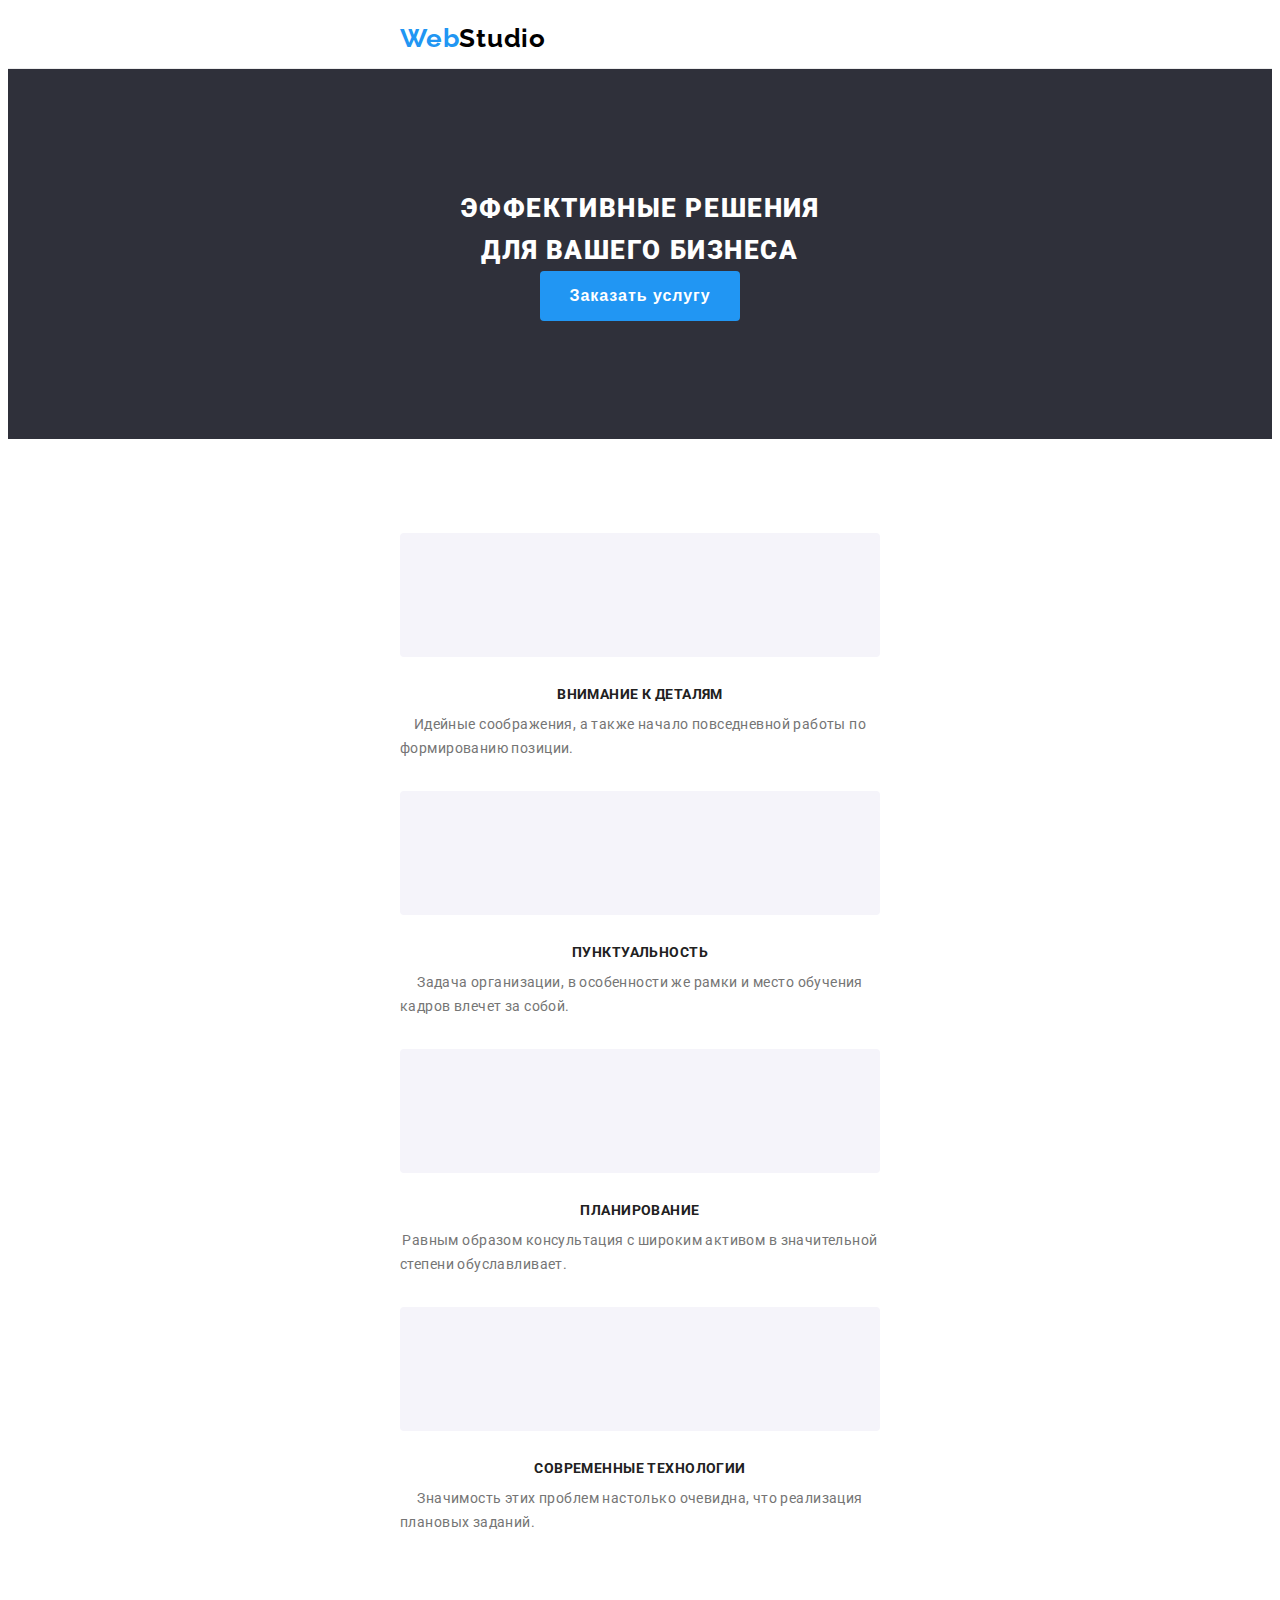
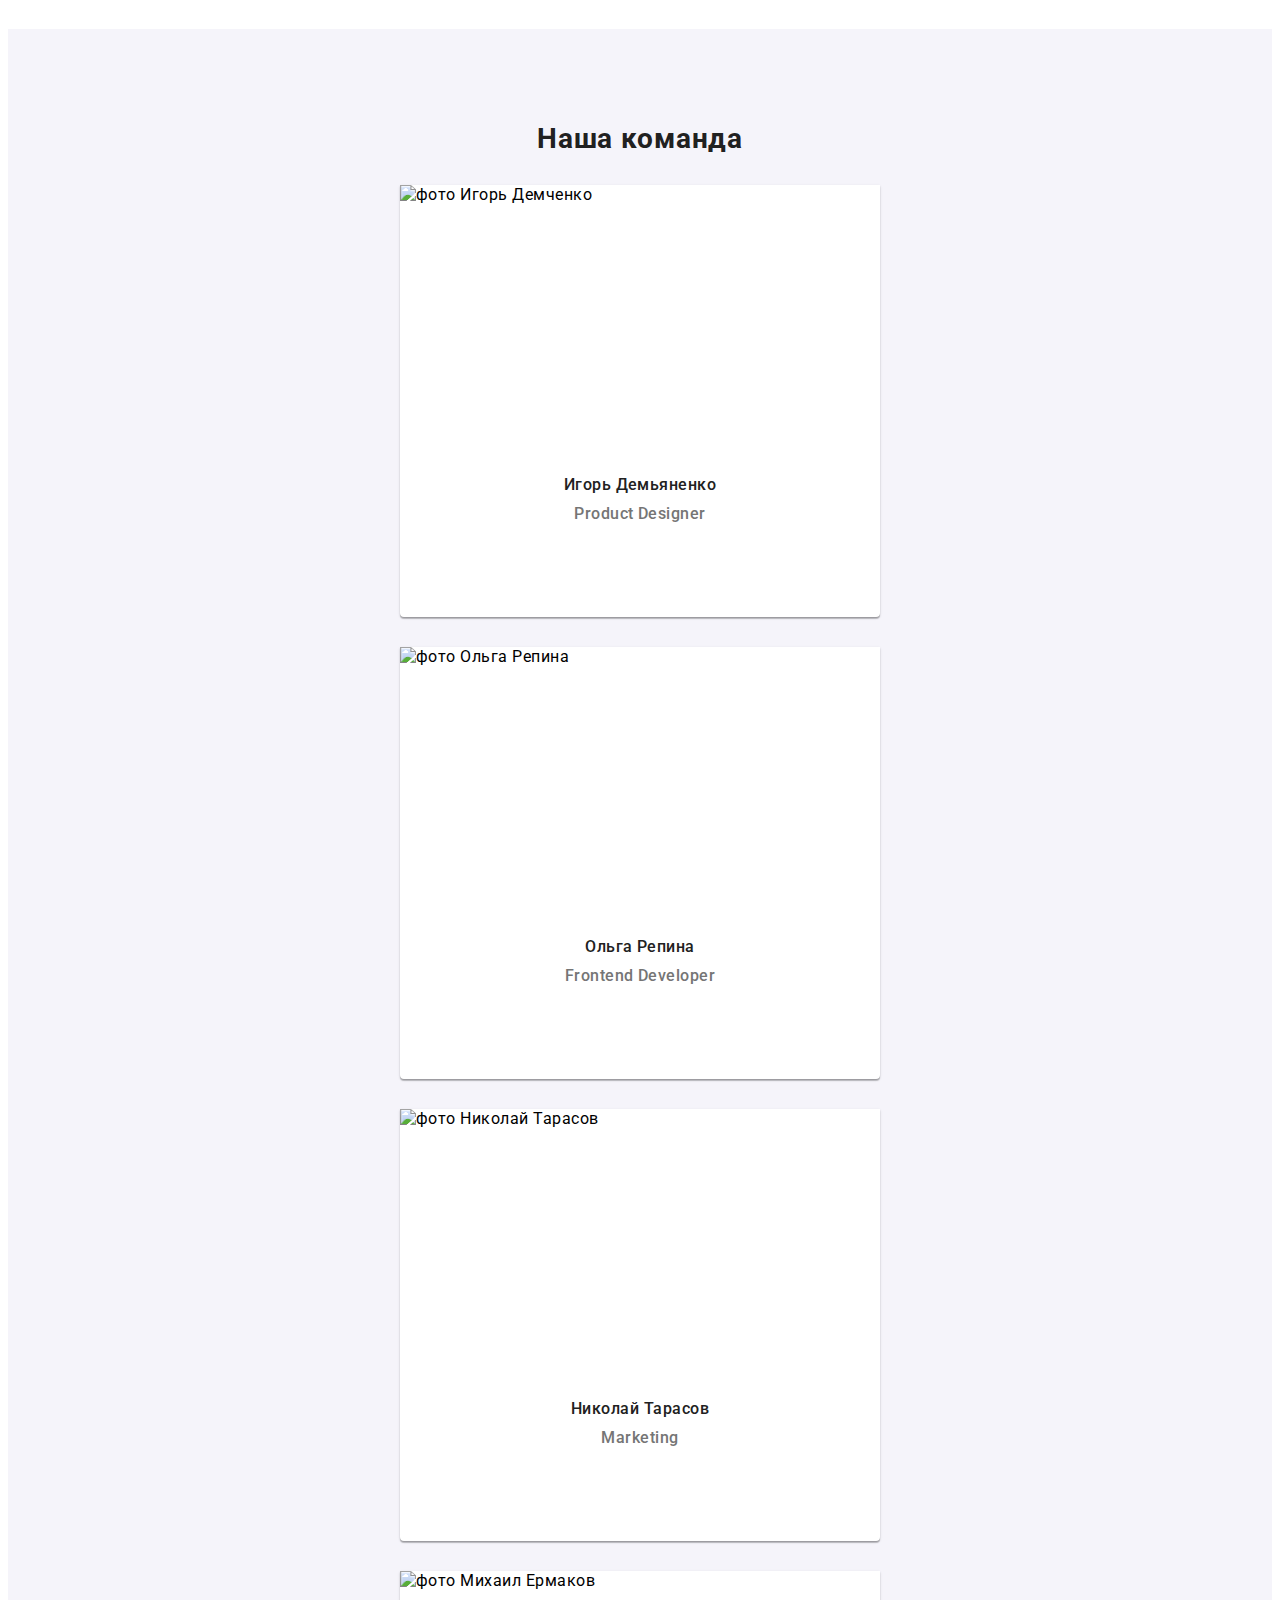
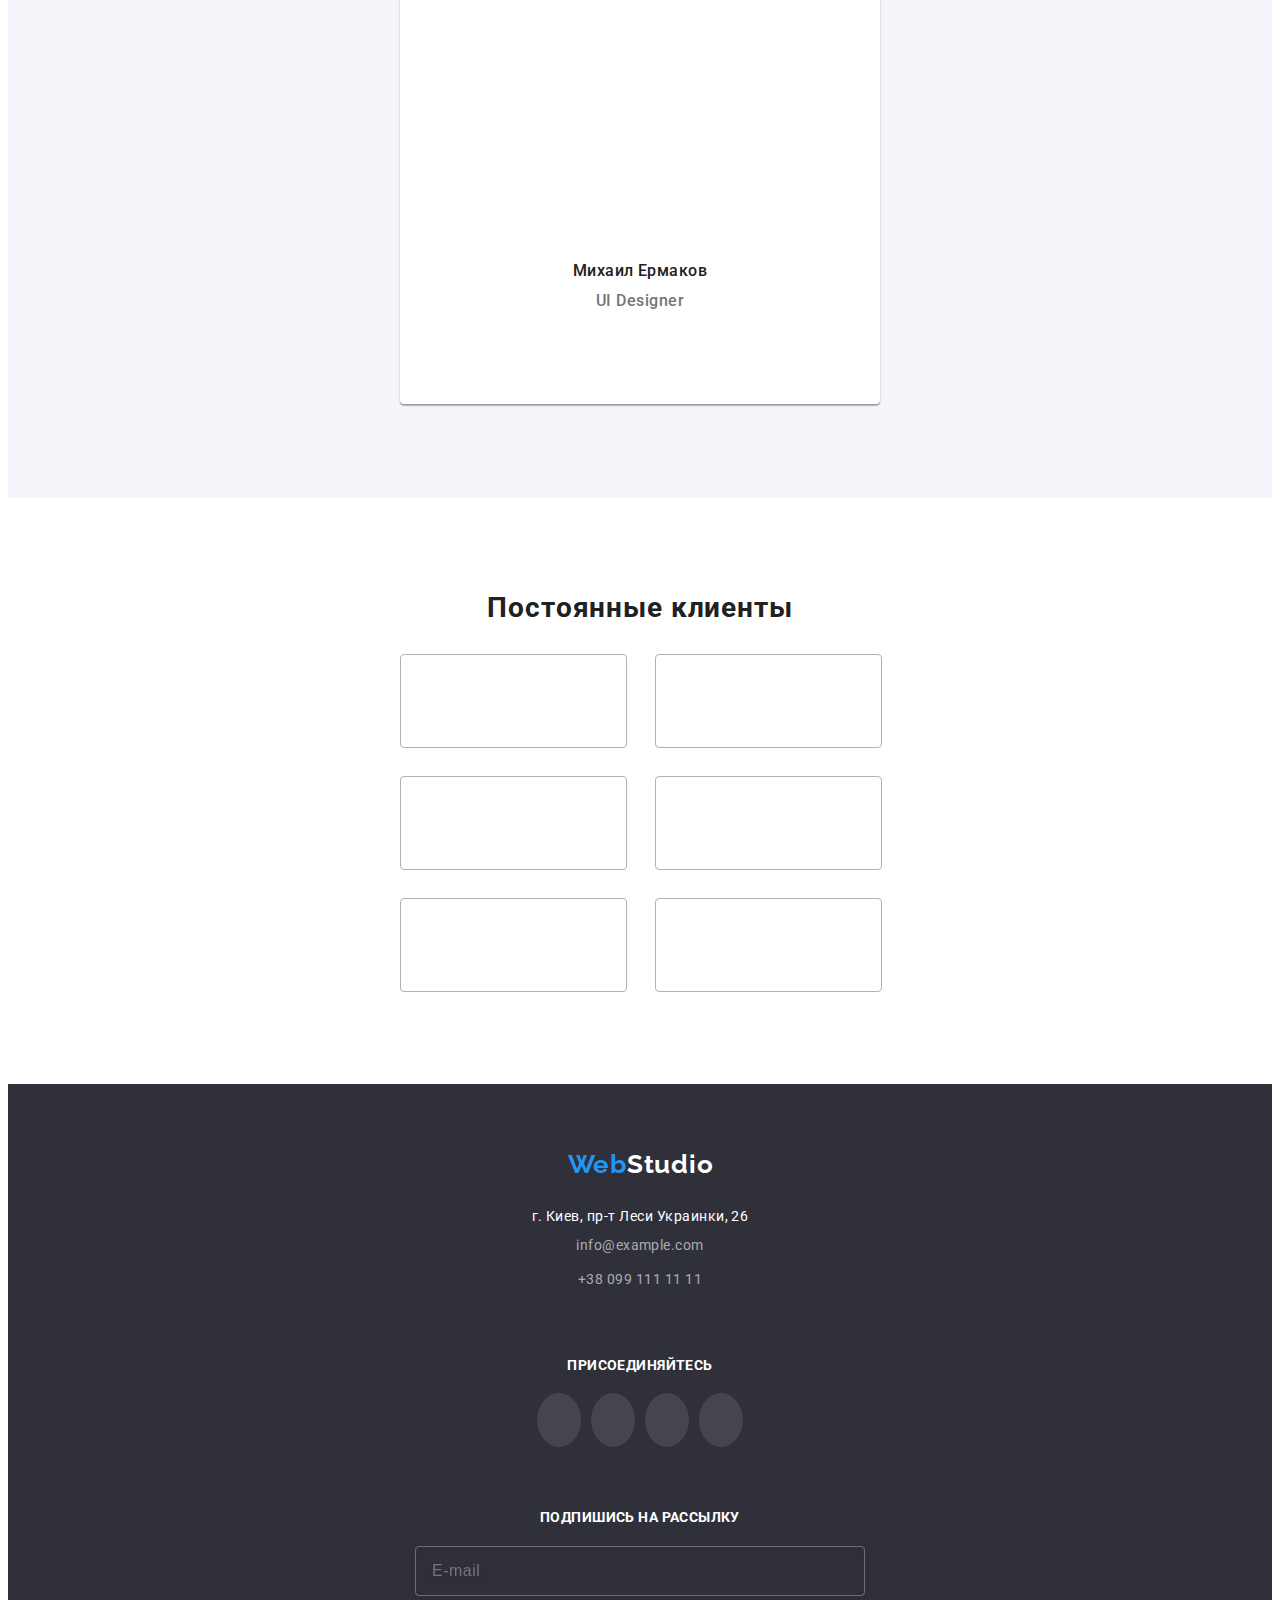
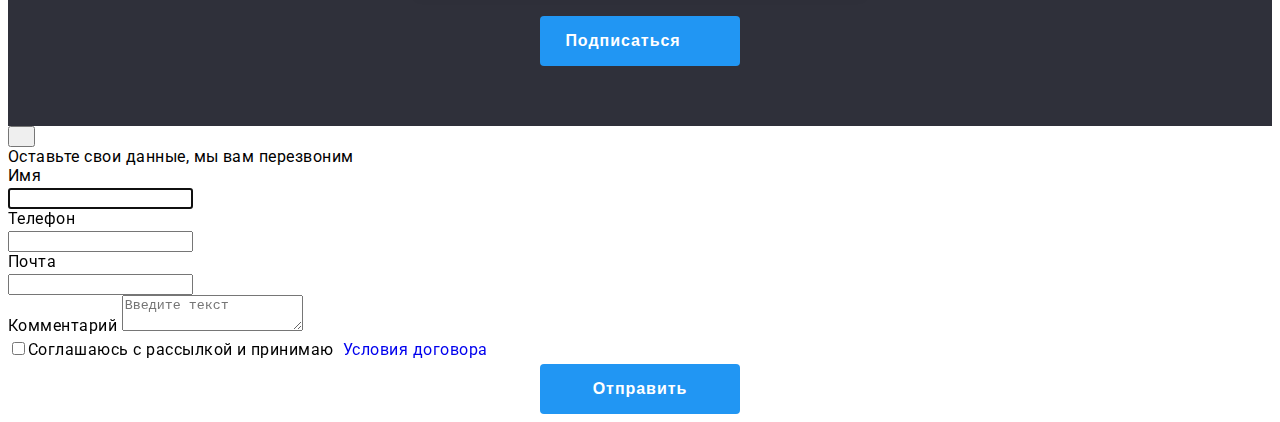
==== index.html @ 0d5008ec "mobile adaptive version" ====
<!DOCTYPE html>
<html lang="ru">

<head>
  <meta charset="UTF-8" />
  <meta http-equiv="X-UA-Compatible" content="IE=edge" />
  <meta name="viewport" content="width=device-width, initial-scale=1.0" />
  <title>Web Studio</title>
  <link rel="stylesheet" href="https://cdnjs.cloudflare.com/ajax/libs/modern-normalize/1.1.0/modern-normalize.min.css"
    integrity="sha512-wpPYUAdjBVSE4KJnH1VR1HeZfpl1ub8YT/NKx4PuQ5NmX2tKuGu6U/JRp5y+Y8XG2tV+wKQpNHVUX03MfMFn9Q=="
    crossorigin="anonymous" referrerpolicy="no-referrer" />
  <link rel="stylesheet" href="./css/main.min.css" />

  <link rel="preconnect" href="https://fonts.googleapis.com" />
  <link rel="preconnect" href="https://fonts.gstatic.com" crossorigin />
  <link
    href="https://fonts.googleapis.com/css2?family=Raleway:ital,wght@0,700;1,700&family=Roboto:ital,wght@0,400;0,500;0,700;0,900;1,400;1,500;1,700;1,900&display=swap"
    rel="stylesheet" />
</head>

<body>
  <header class="header">
    <!--навигация по сайту-->
    <div class="header-content">

      <nav class="nav-style">
        <a class="logo" href="./">Web<Studio class="logo--header-color">Studio</span></a>
        <ul class="navigation">
          <li class="navigation__item">
            <a class="navigation__link navigation__item--current" href="./">Студия</a>
          </li>
          <li class="navigation__item">
            <a class="navigation__link" href="./portfolio.html">Портфолио</a>
          </li>
          <li class="navigation__item">
            <a class="navigation__link" href="">Контакты</a>
          </li>
        </ul>
      </nav>

      <ul class="contacts-header">
        <li class="contacts-header__item">
          <a class="contacts-header__link" href="mailto:info@devstudio.com">
            <svg class="envelope" width="16" height="12">
              <use class="use" href="./images/icons.svg#envelope"></use>
            </svg>
            info@devstudio.com</a>
        </li>
        <li class="contacts-header__item">
          <a class="contacts-header__link" href="tel:+380961111111">
            <svg class="smartphone" width="16" height="12">
              <use class="use" href="./images/icons.svg#smartphone"></use>
            </svg>
            +38 096 111 11 11</a>
        </li>
      </ul>

    </div>
  </header>
  <main>
    <!-- hero section -->
    <section class="hero">
      <div class="hero-content">
        <h1 class="hero__heading">
          Эффективные решения для вашего бизнеса
        </h1>
        <button data-modal-open class="button" type="button">
          Заказать услугу
        </button>
      </div>
    </section>
    <!-- секция наши преимущества 
            скрытый заголовок-->
    <section class="benefits">
      <div class="benefits-content">
        <h2 class="title title--is-hidden">наши преимущества</h2>
        <ul class="benefits__list">
          <li class="benefits__item">
            <div class="benefits__icon">
              <svg width="70" height="70">
                <use href="./images/icons.svg#antenna"></use>
              </svg>
            </div>
            <h3 class="benefits__headings">Внимание к деталям</h3>
            <p class="benefits__text">
              Идейные соображения, а также начало повседневной работы по
              формированию позиции.
            </p>
          </li>

          <li class="benefits__item">
            <div class="benefits__icon">
              <svg width="70" height="70">
                <use href="./images/icons.svg#clock"></use>
              </svg>
            </div>
            <h3 class="benefits__headings">Пунктуальность</h3>
            <p class="benefits__text">
              Задача организации, в особенности же рамки и место обучения
              кадров влечет за собой.
            </p>
          </li>

          <li class="benefits__item">
            <div class="benefits__icon">
              <svg width="70" height="70">
                <use href="./images/icons.svg#diagram"></use>
              </svg>
            </div>
            <h3 class="benefits__headings">Планирование</h3>
            <p class="benefits__text">
              Равным образом консультация с широким активом в значительной
              степени обуславливает.
            </p>
          </li>

          <li class="benefits__item">
            <div class="benefits__icon">
              <svg width="70" height="70">
                <use href="./images/icons.svg#astronaut"></use>
              </svg>
            </div>
            <h3 class="benefits__headings">Современные технологии</h3>
            <p class="benefits__text">
              Значимость этих проблем настолько очевидна, что реализация
              плановых заданий.
            </p>
          </li>
        </ul>
      </div>
    </section>

    <!-- our work section -->
    <section class="our-work">
      <div class="our-work-content">
        <h2 class="title">Чем мы занимаемся</h2>
        <ul class="our-work__list">

          <li class="work-sample">
            <div class="work-sample__thumb">
              <div class="work-sample__image">
                <img src="./images/box1.jpg" alt="картинка с компьютером" width="370" height="294" />
              </div>

              <div class="work-sample__text">
                <p>Десктопные приложения</p>
              </div>
            </div>
          </li>

          <li class="work-sample">
            <div class="work-sample__thumb">
              <div class="work-sample__image">
                <img src="./images/box2.jpg" alt="картинка с мобильным телефоном" width="370" height="294" />
              </div>
              <div class="work-sample__text">
                <p>Мобильные приложения</p>
              </div>
            </div>
          </li>
          <li class="work-sample">
            <div class="work-sample__thumb">
              <div class="work-sample__image">
                <img src="./images/box3.jpg" alt="картинка с планшетом" width="370" height="294" />
              </div>
              <div class="work-sample__text">
                <p>Дизайнерские решения</p>
              </div>
            </div>
          </li>
        </ul>
      </div>
    </section>

    <!-- our team section -->

    <section class="our-team">
      <div class="our-team-content">
        <h2 class="title title--margin">Наша команда</h2>
        <ul class="our-team__list">
          <li class="team-member">
            <img src="./images/imgIgorDemch.jpg" alt="фото Игорь Демченко" width="270" height="260" />
            <div class="team-member__photo-capture">
              <h3 class="team-member__name">Игорь Демьяненко</h3>
              <p class="team-member__position">Product Designer</p>
            </div>

            <ul class="social-links">
              <li class="social-links__item">
                <a class="social-links__link " href="instagram.com">
                  <svg width="20" height="20">
                    <use href="./images/icons.svg#instagram"></use>
                  </svg>
                </a>
              </li>

              <li class="social-links__item">
                <a class="social-links__link" href="twitter.com">
                  <svg width="20" height="20">
                    <use href="./images/icons.svg#twitter"></use>
                  </svg>
                </a>
              </li>

              <li class="social-links__item">
                <a class="social-links__link" href="fb.com">
                  <svg width="20" height="20">
                    <use href="./images/icons.svg#facebook"></use>
                  </svg>
                </a>
              </li>

              <li class="social-links__item">
                <a class="social-links__link" href="linkedin.com">
                  <svg width="20" height="20">
                    <use href="./images/icons.svg#linkedin"></use>
                  </svg>
                </a>
              </li>
            </ul>

          </li>
          <li class="team-member">
            <img src="./images/imgOlgaRepina.jpg" alt="фото Ольга Репина" width="270" height="260" />
            <div class="team-member__photo-capture">
              <h3 class="team-member__name">Ольга Репина</h3>
              <p class="team-member__position">Frontend Developer</p>
            </div>
            <ul class="social-links">
              <li class="social-links__item">
                <a class="social-links__link " href="instagram.com">
                  <svg width="20" height="20">
                    <use href="./images/icons.svg#instagram"></use>
                  </svg>
                </a>
              </li>

              <li class="social-links__item">
                <a class="social-links__link" href="twitter.com">
                  <svg width="20" height="20">
                    <use href="./images/icons.svg#twitter"></use>
                  </svg>
                </a>
              </li>

              <li class="social-links__item">
                <a class="social-links__link" href="fb.com">
                  <svg width="20" height="20">
                    <use href="./images/icons.svg#facebook"></use>
                  </svg>
                </a>
              </li>

              <li class="social-links__item">
                <a class="social-links__link" href="linkedin.com">
                  <svg width="20" height="20">
                    <use href="./images/icons.svg#linkedin"></use>
                  </svg>
                </a>
              </li>
            </ul>
          </li>
          <li class="team-member">
            <img src="./images/imgNikTarasov.jpg" alt="фото Николай Тарасов" width="270" height="260" />
            <div class="team-member__photo-capture">
              <h3 class="team-member__name">Николай Тарасов</h3>
              <p class="team-member__position">Marketing</p>
            </div>
            <ul class="social-links">
              <li class="social-links__item">
                <a class="social-links__link " href="instagram.com">
                  <svg width="20" height="20">
                    <use href="./images/icons.svg#instagram"></use>
                  </svg>
                </a>
              </li>

              <li class="social-links__item">
                <a class="social-links__link" href="twitter.com">
                  <svg width="20" height="20">
                    <use href="./images/icons.svg#twitter"></use>
                  </svg>
                </a>
              </li>

              <li class="social-links__item">
                <a class="social-links__link" href="fb.com">
                  <svg width="20" height="20">
                    <use href="./images/icons.svg#facebook"></use>
                  </svg>
                </a>
              </li>

              <li class="social-links__item">
                <a class="social-links__link" href="linkedin.com">
                  <svg width="20" height="20">
                    <use href="./images/icons.svg#linkedin"></use>
                  </svg>
                </a>
              </li>
            </ul>
          </li>
          <li class="team-member">
            <img src="./images/imgMihErmakov.jpg" alt="фото Михаил Ермаков" width="270" height="260" />
            <div class="team-member__photo-capture">
              <h3 class="team-member__name">Михаил Ермаков</h3>
              <p class="team-member__position">UI Designer</p>
            </div>
            <ul class="social-links">
              <li class="social-links__item">
                <a class="social-links__link " href="instagram.com">
                  <svg width="20" height="20">
                    <use href="./images/icons.svg#instagram"></use>
                  </svg>
                </a>
              </li>

              <li class="social-links__item">
                <a class="social-links__link" href="twitter.com">
                  <svg width="20" height="20">
                    <use href="./images/icons.svg#twitter"></use>
                  </svg>
                </a>
              </li>

              <li class="social-links__item">
                <a class="social-links__link" href="fb.com">
                  <svg width="20" height="20">
                    <use href="./images/icons.svg#facebook"></use>
                  </svg>
                </a>
              </li>

              <li class="social-links__item">
                <a class="social-links__link" href="linkedin.com">
                  <svg width="20" height="20">
                    <use href="./images/icons.svg#linkedin"></use>
                  </svg>
                </a>
              </li>
            </ul>
          </li>
        </ul>
      </div>
    </section>
    <!--------------------------our clients section             -->
    <section class="our-clients">
      <div class="our-clients-content">
        <h2 class="title title--margin">Постоянные клиенты</h2>

        <ul class="our-clients__list">
          <li class="client">
            <a class="client__link" href="">
              <svg width="106" height="60">
                <use href="./images/icons.svg#client1"></use>
              </svg>
            </a>
          </li>

          <li class="client">
            <a class="client__link" href="">
              <svg width="106" height="60">
                <use href="./images/icons.svg#client2"></use>
              </svg>
            </a>
          </li>
          <li class="client">
            <a class="client__link" href="">
              <svg width="106" height="60">
                <use href="./images/icons.svg#client3"></use>
              </svg>
            </a>
          </li>
          <li class="client">
            <a class="client__link" href="">
              <svg width="106" height="60">
                <use href="./images/icons.svg#client4"></use>
              </svg>
            </a>
          </li>
          <li class="client">
            <a class="client__link" href="">
              <svg width="106" height="60">
                <use href="./images/icons.svg#client5"></use>
              </svg>
            </a>
          </li>
          <li class="client">
            <a class="client__link" href="">
              <svg width="106" height="60">
                <use href="./images/icons.svg#client6"></use>
              </svg>
            </a>
          </li>
        </ul>
      </div>
    </section>
  </main>

  <footer class="footer">
    <div class="footer-content">
      <div>
        <a class="logo" href="./">Web<Studio class="logo--footer-color">Studio</span></a>
        <address class="address-style">
          г. Киев, пр-т Леси Украинки, 26
        </address>
        <ul class="contacts-footer">
          <li class="contacts-footer__item">
            <a class="contact-footer__link" href="mailto:info@example.com">info@example.com</a>
          </li>
          <li class="contacts-footer__item">
            <a class="contact-footer__link" href="tel:+380991111111">+38 099 111 11 11</a>
          </li>
        </ul>
      </div>
      <div class="footer-social">
        <p class="footer-social__text">присоединяйтесь</p>
        <ul class="social-links footer-social--social-links">
          <li class="social-links__item">
            <a class="social-links__link" href="instagram.com">
              <svg width="20" height="20">
                <use href="./images/icons.svg#instagram"></use>
              </svg>
            </a>
          </li>

          <li class="social-links__item">
            <a class="social-links__link" href="twitter.com">
              <svg width="20" height="20">
                <use href="./images/icons.svg#twitter"></use>
              </svg>
            </a>
          </li>

          <li class="social-links__item">
            <a class="social-links__link" href="fb.com">
              <svg width="20" height="20">
                <use href="./images/icons.svg#facebook"></use>
              </svg>
            </a>
          </li>

          <li class="social-links__item">
            <a class="social-links__link" href="linkedin.com">
              <svg width="20" height="20">
                <use href="./images/icons.svg#linkedin"></use>
              </svg>
            </a>
          </li>
        </ul>
      </div>
      <div class="footer-form">
        <form name="mailing-form">

          <label for="mailing" class="mailing-form__lable">Подпишись на рассылку</label>
          <div class="mailing-form___box">
            <div> <input name="email" type="email" placeholder="E-mail" class="mailing-form__input" id="mailing">
            </div>
            <button type="submit" class="button button--mailing-form"> <span>Подписаться</span>
              <svg width="24" height="24" style="margin-left: 10px;">
                <use href="./images/icons.svg#send"></use>
              </svg>
            </button>
          </div>

        </form>
      </div>
    </div>

  </footer>

  <!-- -----------------MODAL WINDOW--------------------------------- -->

  <div class="backdrop is-hidden" data-modal>
    <div class="modal">
      <button data-modal-close class="btn-close">
        <svg width="11" height="11">
          <use href="./images/icons.svg#close-btn"></use>
        </svg>
      </button>
      <form name="order-form">
        <p class="order-form__title"> Оставьте свои данные, мы вам перезвоним </p>

        <label class="order-form__lable">Имя
          <div class="order-form__input-wrap">
            <input type="text" name="order-name" class="order-form__input" autofocus>
            <svg class="order-form__icon" width="18" height="18">
              <use href="./images/icons.svg#person-black"></use>
            </svg>
          </div>
        </label>


        <label class="order-form__lable">Телефон
          <div class="order-form__input-wrap">
            <input type="tel" name="order-tel" class="order-form__input">
            <svg class="order-form__icon" width="18" height="18">
              <use href="./images/icons.svg#phone-black"></use>
            </svg>
          </div>
        </label>


        <label class="order-form__lable">Почта
          <div class="order-form__input-wrap">
            <input type="email" name="order-email" class="order-form__input">
            <svg class="order-form__icon" width="18" height="18">
              <use href="./images/icons.svg#email-black"></use>
            </svg>
          </div>
        </label>

        <label class="order-form__lable">Комментарий
          <textarea type="text" name="order-comments" placeholder="Введите текст"
            class="order-form__comments"></textarea>
        </label>

        <div class="order-form__check-wrap">
          <label class="order-form__check">
            <input type="checkbox" name="order-agreement" class="order-form__checkbox visually-hidden"
              required>Соглашаюсь с
            рассылкой и
            принимаю&nbsp;
            <a href="#" class="condition-link">Условия
              договора</a>
            <svg class="order-form__check-icon" width="16" height="15">
              <use href="./images/icons.svg#icon-check"></use>
            </svg>
          </label>
        </div>
        <div style="text-align: center;">
          <button type="submit" class="button">Отправить</button>
        </div>
      </form>
    </div>
  </div>
  <script src="./js/modal.js"></script>
</body>

</html>
---- css/main.min.css ----
.nav-style,.social-links,.social-links__item,.social-links__link,.our-clients__list,.client__link,.button--mailing-form{display:flex}.benefits,.our-team,.our-clients{padding-top:60px;padding-bottom:60px}@media screen and (min-width: 1200px){.benefits,.our-team,.our-clients{padding-top:94px;padding-bottom:94px}}.header-content,.hero-content,.benefits-content,.our-team-content,.our-clients-content,.footer-content{max-width:480px;padding:0 15px;margin:0 auto}.title--is-hidden,.benefits-title{position:absolute;width:1px;height:1px;margin:-1px;padding:0;overflow:hidden;border:0;clip:rect(0 0 0 0)}h1,h2,h3,h4,p{margin:0 0}img{display:block;max-width:100%}ul{list-style:none;padding:0;margin-top:0;margin-bottom:0}a{display:inline-block;text-decoration:none;padding:5px 0}body{font-family:'Roboto', 'Verdana', 'Tahoma';background-color:#fff;letter-spacing:0.03em}.logo{font-family:Raleway;font-style:normal;font-weight:700;font-size:24px;line-height:1.1666;letter-spacing:0.03em;color:#2196f3;width:145px;height:31px}.logo--header-color{color:#000}.logo--footer-color{color:#fff}@media screen and (min-width: 1200px){.logo{font-size:26px;line-height:1.19}}.title{font-weight:700;font-size:28px;line-height:1.17;letter-spacing:0.03em;color:#212121;text-align:center}@media screen and (min-widt: 1200px){.title{font-size:36px}}.title--margin{margin-bottom:30px}.header{border-bottom:solid 1px #ececec}.nav-style{height:60px;align-items:center}.navigation{display:none}.contacts-header{display:none}.hero{background-color:#2f303a;color:#fff;text-align:center;padding-top:118px;padding-bottom:118px;background-image:linear-gradient(to right, rgba(47,48,58,0.4), rgba(47,48,58,0.4)),url(../images/hero-img.jpg);background-repeat:no-repeat;background-position:center}.hero__heading{max-width:360px;margin:0 auto;font-weight:900;font-size:26px;line-height:1.62;letter-spacing:0.06em;text-transform:uppercase}.button{font-weight:700;font-size:16px;text-align:center;letter-spacing:0.06em;background:#2196f3;color:#fff;width:200px;height:50px;border-radius:4px;border-width:0px;cursor:pointer;transition-property:color background-color box-shadow;transition-duration:250ms;transition-timing-function:cubic-bezier(0.4, 0, 0.2, 1)}.button:hover,.button:focus{box-shadow:0px 3px 1px rgba(0,0,0,0.1),0px 1px 2px rgba(0,0,0,0.08),0px 2px 2px rgba(0,0,0,0.12)}.benefits__list{text-align:center}.benefits__item:not(:last-child){margin-bottom:30px}.benefits__icon{margin-bottom:30px;padding-top:25px;padding-bottom:25px;background-color:#f5f4fa;border-radius:4px}.benefits__headings{font-weight:700;font-size:14px;line-height:1.14;letter-spacing:0.03em;text-transform:uppercase;color:#212121}.benefits__text{margin-top:10px;text-align-last:left;font-size:14px;line-height:1.71;letter-spacing:0.03em;color:#757575}.our-work{display:none}.our-team{background-color:#f5f4fa}.team-member{padding-bottom:24px;background-color:#fff;box-shadow:0px 1px 3px rgba(0,0,0,0.12),0px 1px 1px rgba(0,0,0,0.14),0px 2px 1px rgba(0,0,0,0.2);border-radius:0px 0px 4px 4px}.team-member:not(:last-child){margin-bottom:30px}.team-member__photo-capture{padding-top:30px;padding-bottom:16px;background-color:#fff}.team-member__name{font-weight:500;font-size:16px;line-height:1.19;letter-spacing:0.03em;text-align:center;color:#212121}.team-member__position{margin-top:10px;font-weight:500;font-size:16px;line-height:1.19;letter-spacing:0.03em;text-align:center;color:#757575}.social-links{align-items:center;justify-content:center;border-radius:0px 0px 4px 4px}.social-links__item{align-items:center;justify-content:center}.social-links__item:not(:last-child){margin-right:10px}.social-links__link{align-items:center;justify-content:center;height:44px;width:44px;border-radius:50%;fill:#afb1b8;transition-property:fill, background-color;transition-duration:250ms;transition-timing-function:cubic-bezier(0.4, 0, 0.2, 1)}.social-links__link:hover,.social-links__link:focus{background-color:#2196f3;fill:#fff}.our-clients__list{flex-wrap:wrap;margin:-15px}.client{width:210px;height:92px;margin:15px;flex-basis:calc(100% / 2 - 30px)}.client__link{min-width:100%;min-height:100%;padding:0;border:1px solid #afb1b8;border-radius:4px;align-items:center;justify-content:center;fill:#afb1b8;transition-property:fill, border-color;transition-duration:250ms;transition-timing-function:cubic-bezier(0.4, 0, 0.2, 1)}.client__link:hover,.client__link:focus{fill:#2196f3;border-color:#2196f3}.footer{padding:60px 0;background-color:#2f303a;color:#fff}.footer-content{text-align:center}.address-style{margin-top:20px;font-size:14px;font-style:normal;line-height:1.71}.contact-footer__link{font-size:14px;line-height:1.71;color:rgba(255,255,255,0.6);transition-property:color;transition-duration:250ms;transition-timing-function:cubic-bezier(0.4, 0, 0.2, 1)}.contact-footer__link:hover,.contact-footer__link:focus{color:#2196f3}.footer-social{padding:60px 0}.footer-social__text{margin-bottom:20px;font-weight:700;font-size:14px;line-height:16px;letter-spacing:0.03em;text-transform:uppercase}.footer-social--social-links .social-links__link{background:rgba(255,255,255,0.1);fill:#fff}.footer-social--social-links .social-links__link:hover,.footer-social--social-links .social-links__link:focus{background:#2196f3}.mailing-form___box{margin-top:20px}.mailing-form__lable{font-weight:700;font-size:14px;line-height:1.14;letter-spacing:0.03em;text-transform:uppercase}.mailing-form__input{width:450px;height:50px;padding:15px 16px;border:1px solid rgba(255,255,255,0.3);box-sizing:border-box;filter:drop-shadow(0px 4px 4px rgba(0,0,0,0.15));border-radius:4px;background-color:var(--bg-hero-footer-color);color:rgba(255,255,255,0.6);font-size:16px;line-height:1.25;letter-spacing:0.03em}.button--mailing-form{margin-left:auto;margin-right:auto;margin-top:20px;align-items:center;justify-content:center;fill:#fff}
/*# sourceMappingURL=main.min.css.map */
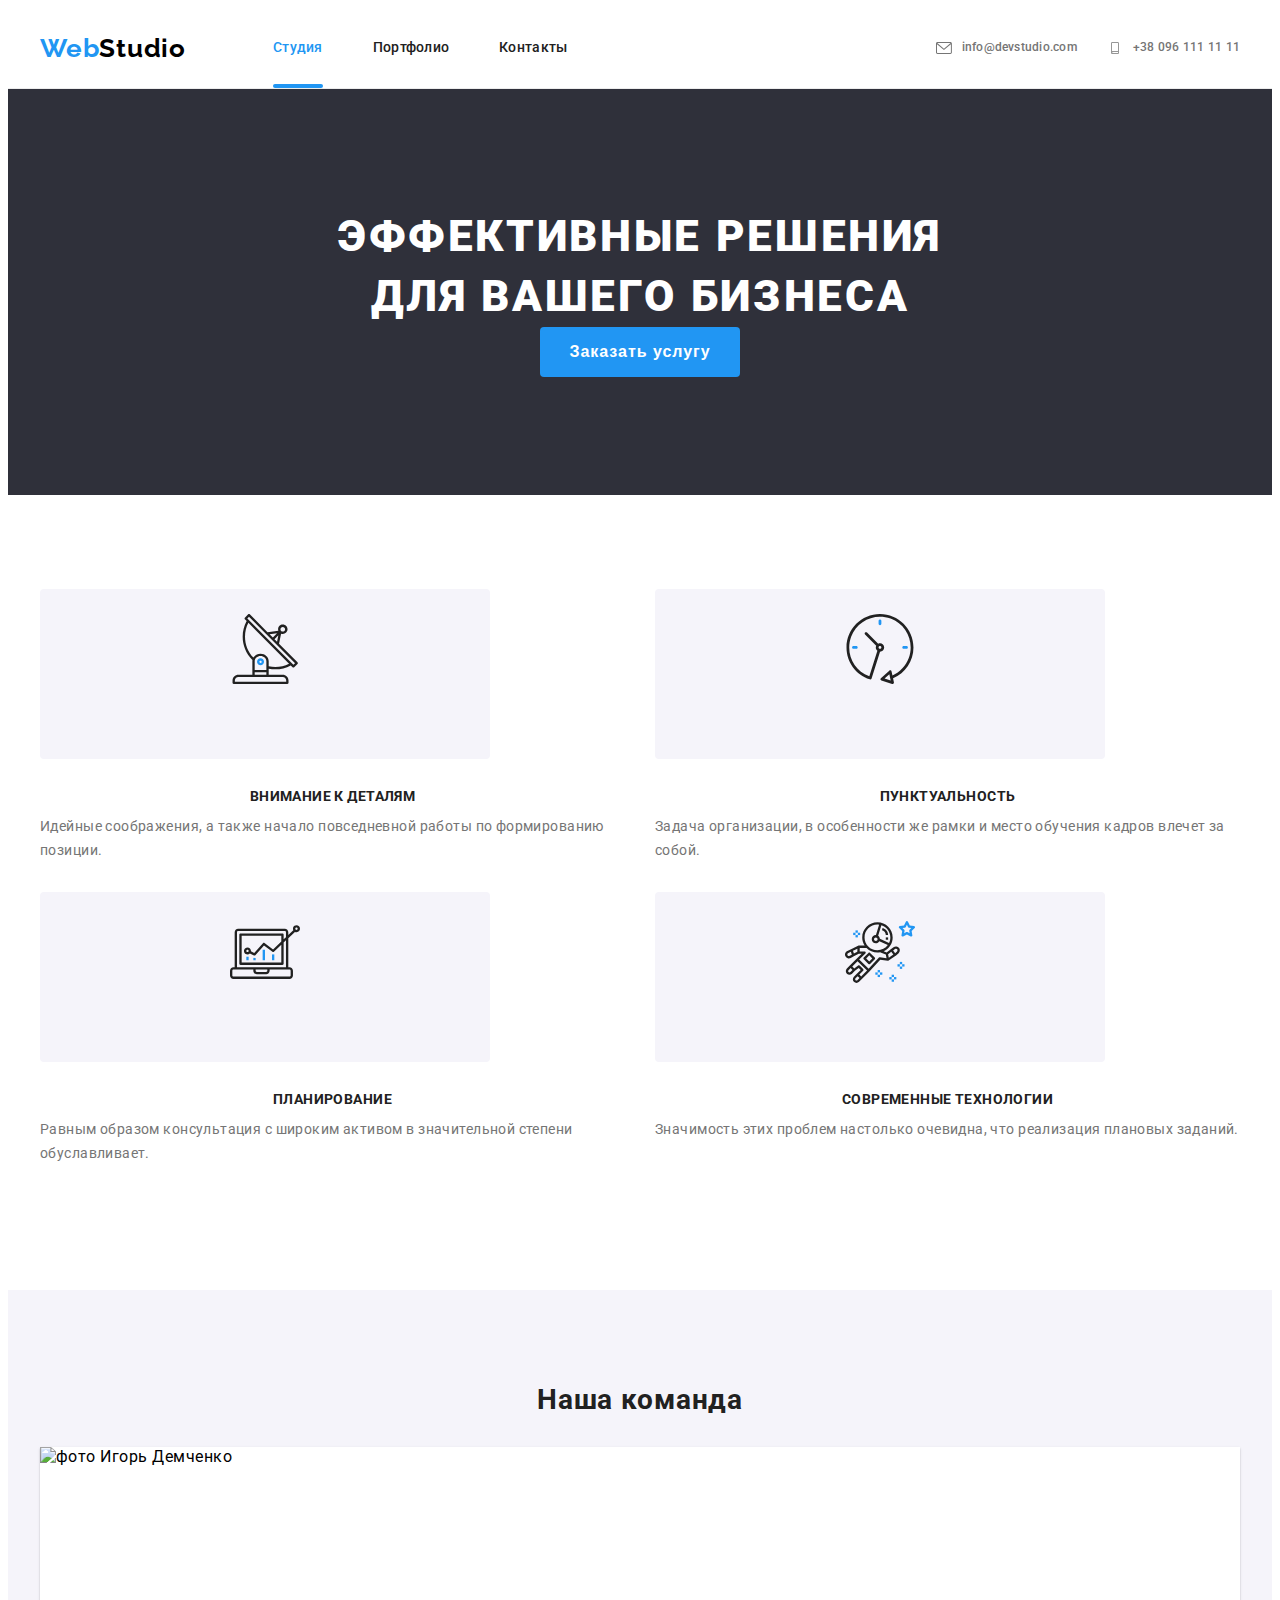
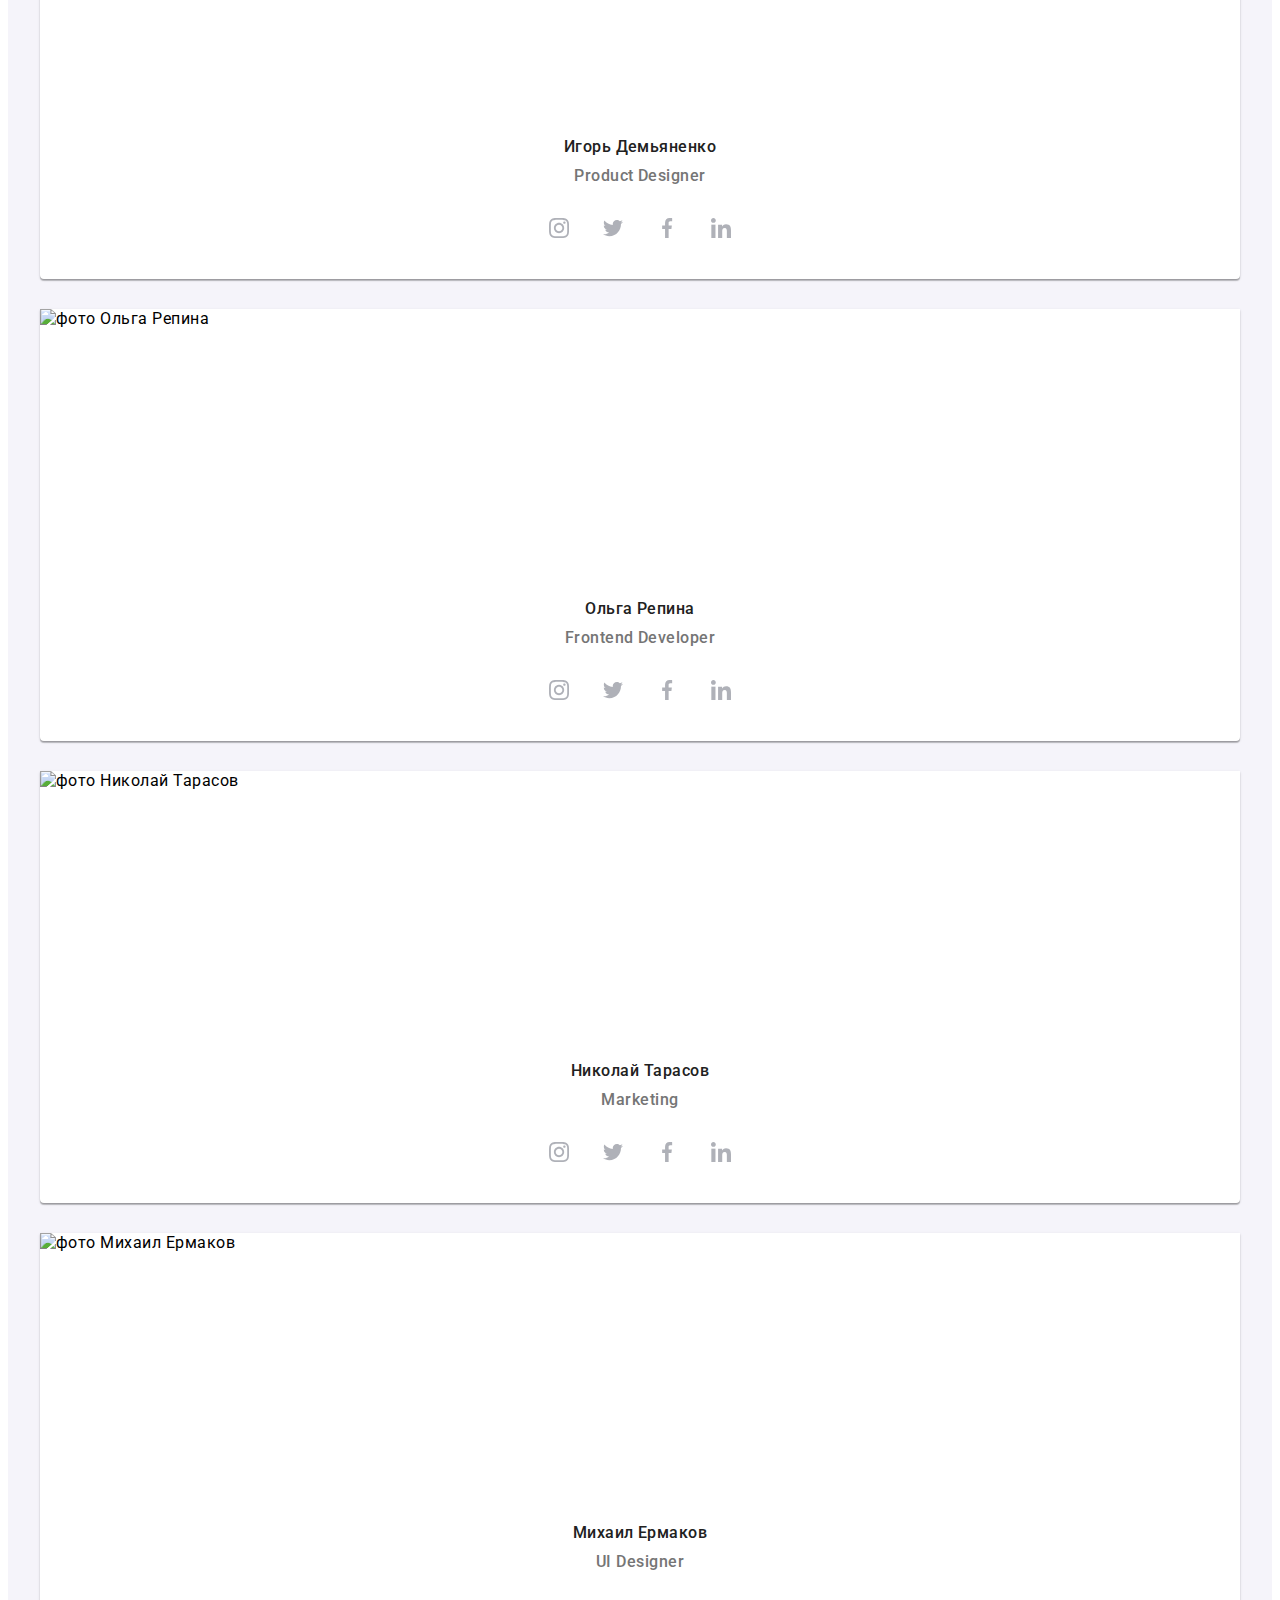
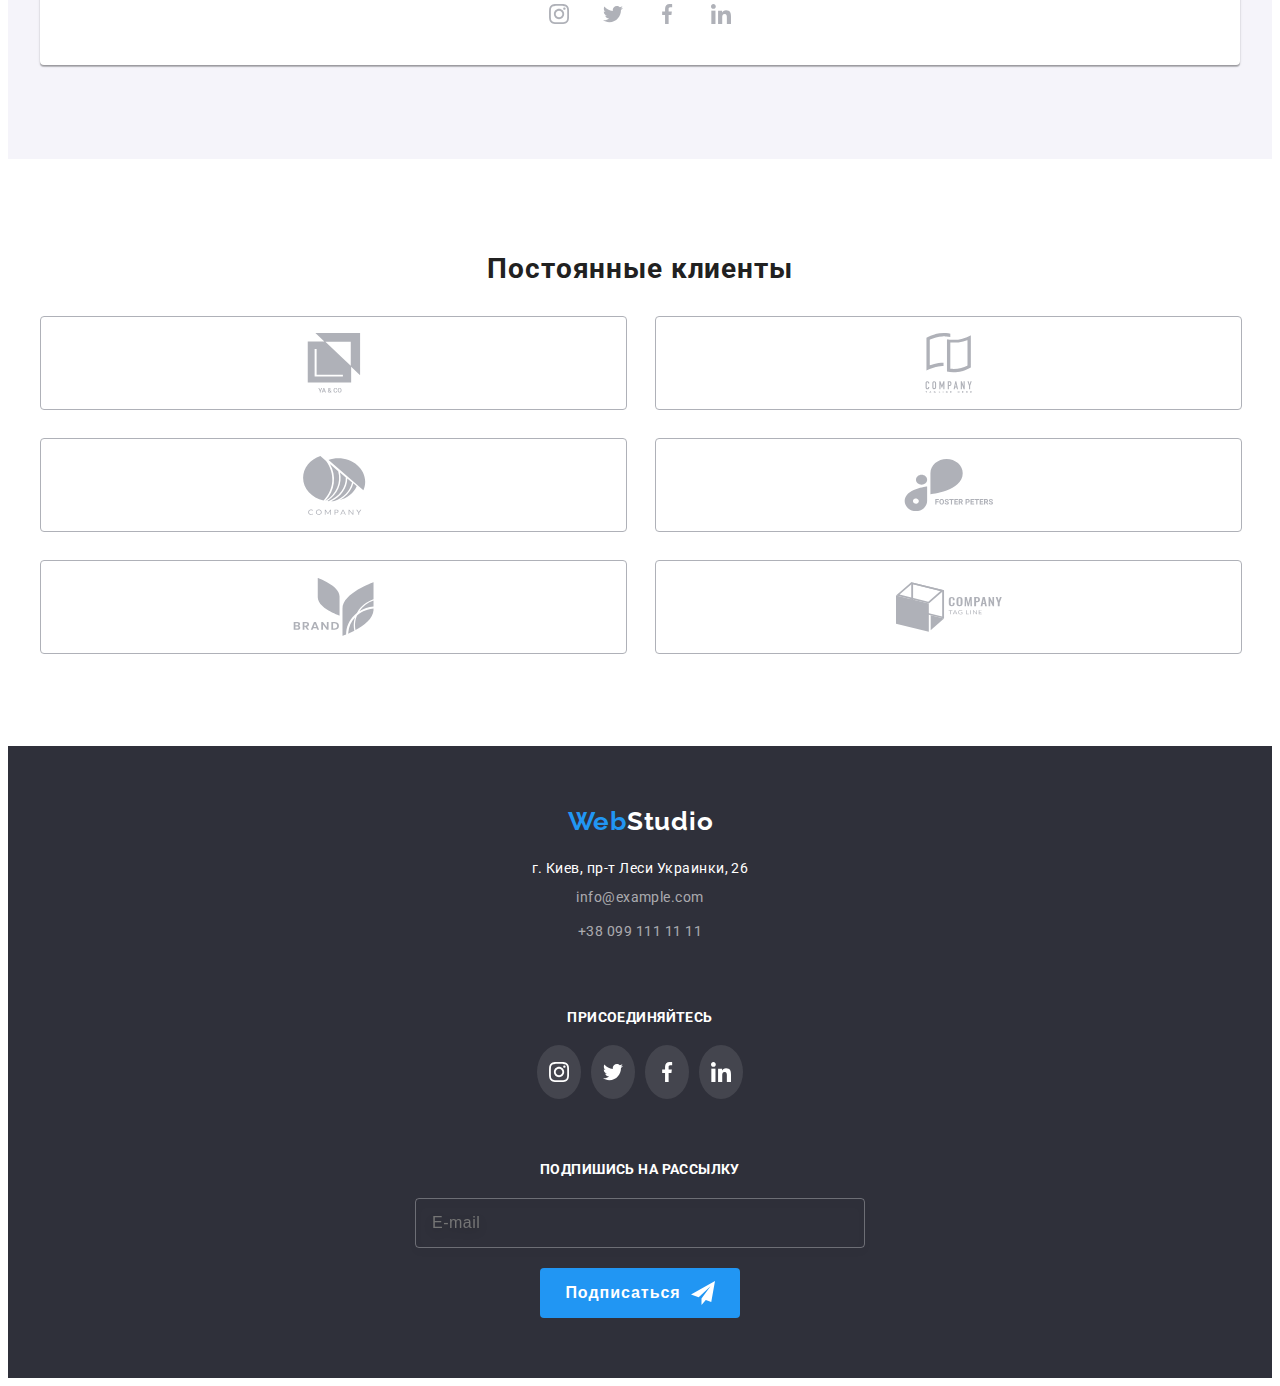
==== commit 754b3412: "add adaptive for 786px" ====
--- a/index.html
+++ b/index.html
@@ -35,7 +35,14 @@
           <li class="navigation__item">
             <a class="navigation__link" href="">Контакты</a>
           </li>
-        </ul>
+
+        </ul>
+        <svg width="40" height="40" class="mobile-menu">
+          <use href="./images/icons.svg#mob_menu"></use>
+        </svg>
+        <svg width="40" height="40" class="mobile-close">
+          <use href="./images/icons.svg#mob_close"></use>
+        </svg>
       </nav>
 
       <ul class="contacts-header">
--- a/css/main.min.css
+++ b/css/main.min.css
@@ -1,2 +1,2 @@
-.nav-style,.social-links,.social-links__item,.social-links__link,.our-clients__list,.client__link,.button--mailing-form{display:flex}.benefits,.our-team,.our-clients{padding-top:60px;padding-bottom:60px}@media screen and (min-width: 1200px){.benefits,.our-team,.our-clients{padding-top:94px;padding-bottom:94px}}.header-content,.hero-content,.benefits-content,.our-team-content,.our-clients-content,.footer-content{max-width:480px;padding:0 15px;margin:0 auto}.title--is-hidden,.benefits-title{position:absolute;width:1px;height:1px;margin:-1px;padding:0;overflow:hidden;border:0;clip:rect(0 0 0 0)}h1,h2,h3,h4,p{margin:0 0}img{display:block;max-width:100%}ul{list-style:none;padding:0;margin-top:0;margin-bottom:0}a{display:inline-block;text-decoration:none;padding:5px 0}body{font-family:'Roboto', 'Verdana', 'Tahoma';background-color:#fff;letter-spacing:0.03em}.logo{font-family:Raleway;font-style:normal;font-weight:700;font-size:24px;line-height:1.1666;letter-spacing:0.03em;color:#2196f3;width:145px;height:31px}.logo--header-color{color:#000}.logo--footer-color{color:#fff}@media screen and (min-width: 1200px){.logo{font-size:26px;line-height:1.19}}.title{font-weight:700;font-size:28px;line-height:1.17;letter-spacing:0.03em;color:#212121;text-align:center}@media screen and (min-widt: 1200px){.title{font-size:36px}}.title--margin{margin-bottom:30px}.header{border-bottom:solid 1px #ececec}.nav-style{height:60px;align-items:center}.navigation{display:none}.contacts-header{display:none}.hero{background-color:#2f303a;color:#fff;text-align:center;padding-top:118px;padding-bottom:118px;background-image:linear-gradient(to right, rgba(47,48,58,0.4), rgba(47,48,58,0.4)),url(../images/hero-img.jpg);background-repeat:no-repeat;background-position:center}.hero__heading{max-width:360px;margin:0 auto;font-weight:900;font-size:26px;line-height:1.62;letter-spacing:0.06em;text-transform:uppercase}.button{font-weight:700;font-size:16px;text-align:center;letter-spacing:0.06em;background:#2196f3;color:#fff;width:200px;height:50px;border-radius:4px;border-width:0px;cursor:pointer;transition-property:color background-color box-shadow;transition-duration:250ms;transition-timing-function:cubic-bezier(0.4, 0, 0.2, 1)}.button:hover,.button:focus{box-shadow:0px 3px 1px rgba(0,0,0,0.1),0px 1px 2px rgba(0,0,0,0.08),0px 2px 2px rgba(0,0,0,0.12)}.benefits__list{text-align:center}.benefits__item:not(:last-child){margin-bottom:30px}.benefits__icon{margin-bottom:30px;padding-top:25px;padding-bottom:25px;background-color:#f5f4fa;border-radius:4px}.benefits__headings{font-weight:700;font-size:14px;line-height:1.14;letter-spacing:0.03em;text-transform:uppercase;color:#212121}.benefits__text{margin-top:10px;text-align-last:left;font-size:14px;line-height:1.71;letter-spacing:0.03em;color:#757575}.our-work{display:none}.our-team{background-color:#f5f4fa}.team-member{padding-bottom:24px;background-color:#fff;box-shadow:0px 1px 3px rgba(0,0,0,0.12),0px 1px 1px rgba(0,0,0,0.14),0px 2px 1px rgba(0,0,0,0.2);border-radius:0px 0px 4px 4px}.team-member:not(:last-child){margin-bottom:30px}.team-member__photo-capture{padding-top:30px;padding-bottom:16px;background-color:#fff}.team-member__name{font-weight:500;font-size:16px;line-height:1.19;letter-spacing:0.03em;text-align:center;color:#212121}.team-member__position{margin-top:10px;font-weight:500;font-size:16px;line-height:1.19;letter-spacing:0.03em;text-align:center;color:#757575}.social-links{align-items:center;justify-content:center;border-radius:0px 0px 4px 4px}.social-links__item{align-items:center;justify-content:center}.social-links__item:not(:last-child){margin-right:10px}.social-links__link{align-items:center;justify-content:center;height:44px;width:44px;border-radius:50%;fill:#afb1b8;transition-property:fill, background-color;transition-duration:250ms;transition-timing-function:cubic-bezier(0.4, 0, 0.2, 1)}.social-links__link:hover,.social-links__link:focus{background-color:#2196f3;fill:#fff}.our-clients__list{flex-wrap:wrap;margin:-15px}.client{width:210px;height:92px;margin:15px;flex-basis:calc(100% / 2 - 30px)}.client__link{min-width:100%;min-height:100%;padding:0;border:1px solid #afb1b8;border-radius:4px;align-items:center;justify-content:center;fill:#afb1b8;transition-property:fill, border-color;transition-duration:250ms;transition-timing-function:cubic-bezier(0.4, 0, 0.2, 1)}.client__link:hover,.client__link:focus{fill:#2196f3;border-color:#2196f3}.footer{padding:60px 0;background-color:#2f303a;color:#fff}.footer-content{text-align:center}.address-style{margin-top:20px;font-size:14px;font-style:normal;line-height:1.71}.contact-footer__link{font-size:14px;line-height:1.71;color:rgba(255,255,255,0.6);transition-property:color;transition-duration:250ms;transition-timing-function:cubic-bezier(0.4, 0, 0.2, 1)}.contact-footer__link:hover,.contact-footer__link:focus{color:#2196f3}.footer-social{padding:60px 0}.footer-social__text{margin-bottom:20px;font-weight:700;font-size:14px;line-height:16px;letter-spacing:0.03em;text-transform:uppercase}.footer-social--social-links .social-links__link{background:rgba(255,255,255,0.1);fill:#fff}.footer-social--social-links .social-links__link:hover,.footer-social--social-links .social-links__link:focus{background:#2196f3}.mailing-form___box{margin-top:20px}.mailing-form__lable{font-weight:700;font-size:14px;line-height:1.14;letter-spacing:0.03em;text-transform:uppercase}.mailing-form__input{width:450px;height:50px;padding:15px 16px;border:1px solid rgba(255,255,255,0.3);box-sizing:border-box;filter:drop-shadow(0px 4px 4px rgba(0,0,0,0.15));border-radius:4px;background-color:var(--bg-hero-footer-color);color:rgba(255,255,255,0.6);font-size:16px;line-height:1.25;letter-spacing:0.03em}.button--mailing-form{margin-left:auto;margin-right:auto;margin-top:20px;align-items:center;justify-content:center;fill:#fff}
+.nav-style,.social-links,.social-links__item,.social-links__link,.our-clients__list,.client__link,.button--mailing-form{display:flex}.benefits,.our-team,.our-clients{padding-top:60px;padding-bottom:60px}@media screen and (min-width: 1200px){.benefits,.our-team,.our-clients{padding-top:94px;padding-bottom:94px}}.header-content,.hero-content,.benefits-content,.our-team-content,.our-clients-content,.footer-content{max-width:480px;padding:0 15px;margin:0 auto}@media screen and (min-width: 768px) and (max-width: 1199px){.header-content,.hero-content,.benefits-content,.our-team-content,.our-clients-content,.footer-content{max-width:768px}}@media screen and (min-width: 1200px){.header-content,.hero-content,.benefits-content,.our-team-content,.our-clients-content,.footer-content{max-width:1200px}}.title--is-hidden,.order-form__checkbox{position:absolute;width:1px;height:1px;margin:-1px;padding:0;overflow:hidden;border:0;clip:rect(0 0 0 0)}h1,h2,h3,h4,p{margin:0 0}img{display:block;max-width:100%}ul{list-style:none;padding:0;margin-top:0;margin-bottom:0}a{display:inline-block;text-decoration:none;padding:5px 0}body{font-family:'Roboto', 'Verdana', 'Tahoma';background-color:#fff;letter-spacing:0.03em}.logo{font-family:Raleway;font-style:normal;font-weight:700;font-size:24px;line-height:1.1666;letter-spacing:0.03em;color:#2196f3;padding:0;width:145px;height:31px}.logo--header-color{color:#000}.logo--footer-color{color:#fff}@media screen and (min-width: 1200px){.logo{font-size:26px;line-height:1.19}}.title{font-weight:700;font-size:28px;line-height:1.17;letter-spacing:0.03em;color:#212121;text-align:center}@media screen and (min-widt: 1200px){.title{font-size:36px}}.title--margin{margin-bottom:30px}.header{border-bottom:solid 1px #ececec}@media screen and (min-width: 766px){.header-content{display:flex;align-items:center}}.nav-style{height:60px;align-items:center;justify-content:space-between}@media screen and (min-width: 766px){.nav-style{height:80px;align-items:center;justify-content:center}}.mobile-menu:hover{fill:#2196f3;cursor:pointer}.mobile-close{display:none}@media screen and (min-width: 766px){.mobile-menu{display:none}}.navigation{display:none}@media screen and (min-width: 767px){.navigation{display:flex;margin-left:88px;align-items:baseline;align-self:flex-end}.navigation__item:not(:last-child){margin-right:50px}.navigation__link{color:#212121;font-weight:500;font-size:14px;line-height:1.14;letter-spacing:0.02em;transition-property:color;transition-duration:250ms;transition-timing-function:cubic-bezier(0.4, 0, 0.2, 1)}.navigation__link:hover,.navigation__link:focus{color:#2196f3}}.navigation__item--current{color:#2196f3;padding-bottom:0}.navigation__item--current::after{content:'';display:block;max-width:100%;height:4px;margin-top:28px;background-color:#2196f3;border-radius:2px}.contacts-header{display:none}@media screen and (min-width: 766px){.contacts-header{display:block;align-self:center;margin-left:auto}.contacts-header__link{display:flex;align-items:center;font-weight:500;font-size:12px;line-height:1.16;letter-spacing:0.02em;color:#757575;transition-property:color, background-color, box-shadow;transition-duration:250ms;transition-timing-function:cubic-bezier(0.4, 0, 0.2, 1)}.contacts-header .envelope,.contacts-header .smartphone{margin-right:10px;fill:currentColor}.contacts-header__link:hover,.contacts-header__link:focus{color:#2196f3}}@media screen and (min-width: 766px) and (min-width: 1200px){.contacts-header{display:flex}.contacts-header__item:not(:last-child){margin-right:30px}}.hero{background-color:#2f303a;color:#fff;text-align:center;padding-top:118px;padding-bottom:118px;background-image:linear-gradient(to right, rgba(47,48,58,0.4), rgba(47,48,58,0.4)),url(../images/hero-img.jpg);background-repeat:no-repeat;background-position:center}.hero__heading{max-width:360px;margin:0 auto;font-weight:900;font-size:26px;line-height:1.62;letter-spacing:0.06em;text-transform:uppercase}@media screen and (min-width: 1200px){.hero__heading{max-width:696px;font-size:44px;line-height:1.36}}.button{font-weight:700;font-size:16px;text-align:center;letter-spacing:0.06em;background:#2196f3;color:#fff;width:200px;height:50px;border-radius:4px;border-width:0px;cursor:pointer;transition-property:color background-color box-shadow;transition-duration:250ms;transition-timing-function:cubic-bezier(0.4, 0, 0.2, 1)}.button:hover,.button:focus{box-shadow:0px 3px 1px rgba(0,0,0,0.1),0px 1px 2px rgba(0,0,0,0.08),0px 2px 2px rgba(0,0,0,0.12)}@media screen and (min-width: 768px){.benefits__list{display:flex;flex-wrap:wrap;margin-right:-30px}}.benefits__item:not(:last-child){margin-bottom:30px}.benefits__icon{height:120px;max-width:450px;margin-bottom:30px;padding-top:25px;padding-bottom:25px;text-align:center;background-color:#f5f4fa;border-radius:4px}.benefits__headings{text-align:center;font-weight:700;font-size:14px;line-height:1.14;letter-spacing:0.03em;text-transform:uppercase;color:#212121}.benefits__text{margin-top:10px;font-size:14px;line-height:1.71;letter-spacing:0.03em;color:#757575}@media screen and (min-width: 768px){.benefits__item{margin-right:30px;flex-basis:calc(100% / 2 - 30px)}}.our-work{display:none}.our-team{background-color:#f5f4fa}.team-member{padding-bottom:24px;background-color:#fff;box-shadow:0px 1px 3px rgba(0,0,0,0.12),0px 1px 1px rgba(0,0,0,0.14),0px 2px 1px rgba(0,0,0,0.2);border-radius:0px 0px 4px 4px}.team-member:not(:last-child){margin-bottom:30px}.team-member__photo-capture{padding-top:30px;padding-bottom:16px;background-color:#fff}.team-member__name{font-weight:500;font-size:16px;line-height:1.19;letter-spacing:0.03em;text-align:center;color:#212121}.team-member__position{margin-top:10px;font-weight:500;font-size:16px;line-height:1.19;letter-spacing:0.03em;text-align:center;color:#757575}.social-links{align-items:center;justify-content:center;border-radius:0px 0px 4px 4px}.social-links__item{align-items:center;justify-content:center}.social-links__item:not(:last-child){margin-right:10px}.social-links__link{align-items:center;justify-content:center;height:44px;width:44px;border-radius:50%;fill:#afb1b8;transition-property:fill, background-color;transition-duration:250ms;transition-timing-function:cubic-bezier(0.4, 0, 0.2, 1)}.social-links__link:hover,.social-links__link:focus{background-color:#2196f3;fill:#fff}.our-clients__list{flex-wrap:wrap;margin:-15px}.client{width:210px;height:92px;margin:15px;flex-basis:calc(100% / 2 - 30px)}.client__link{min-width:100%;min-height:100%;padding:0;border:1px solid #afb1b8;border-radius:4px;align-items:center;justify-content:center;fill:#afb1b8;transition-property:fill, border-color;transition-duration:250ms;transition-timing-function:cubic-bezier(0.4, 0, 0.2, 1)}.client__link:hover,.client__link:focus{fill:#2196f3;border-color:#2196f3}.footer{padding:60px 0;background-color:#2f303a;color:#fff}.footer-content{text-align:center}.address-style{margin-top:20px;font-size:14px;font-style:normal;line-height:1.71}.contact-footer__link{font-size:14px;line-height:1.71;color:rgba(255,255,255,0.6);transition-property:color;transition-duration:250ms;transition-timing-function:cubic-bezier(0.4, 0, 0.2, 1)}.contact-footer__link:hover,.contact-footer__link:focus{color:#2196f3}.footer-social{padding:60px 0}.footer-social__text{margin-bottom:20px;font-weight:700;font-size:14px;line-height:16px;letter-spacing:0.03em;text-transform:uppercase}.footer-social--social-links .social-links__link{background:rgba(255,255,255,0.1);fill:#fff}.footer-social--social-links .social-links__link:hover,.footer-social--social-links .social-links__link:focus{background:#2196f3}.mailing-form___box{margin-top:20px}.mailing-form__lable{font-weight:700;font-size:14px;line-height:1.14;letter-spacing:0.03em;text-transform:uppercase}.mailing-form__input{width:450px;height:50px;padding:15px 16px;border:1px solid rgba(255,255,255,0.3);box-sizing:border-box;filter:drop-shadow(0px 4px 4px rgba(0,0,0,0.15));border-radius:4px;background-color:var(--bg-hero-footer-color);color:rgba(255,255,255,0.6);font-size:16px;line-height:1.25;letter-spacing:0.03em}.button--mailing-form{margin-left:auto;margin-right:auto;margin-top:20px;align-items:center;justify-content:center;fill:#fff}.backdrop.is-hidden{opacity:0;pointer-events:none;visibility:hidden}.backdrop{position:fixed;width:100vw;height:100vh;top:0;left:0;background-color:rgba(0,0,0,0.2);opacity:1;transition:opacity 250ms cubic-bezier(0.4, 0, 0.2, 1)}.modal{position:relative;top:50%;left:50%;transform:translate(-50%, -50%);max-width:450px;padding:40px;background-color:#fff;box-shadow:0px 1px 3px rgba(0,0,0,0.12),0px 1px 1px rgba(0,0,0,0.14),0px 2px 1px rgba(0,0,0,0.2);border-radius:4px}@media screen and (min-width: 1200px){.modal{max-width:528px}}.btn-close{position:fixed;top:8px;right:8px;display:flex;align-items:center;justify-content:center;width:30px;height:30px;border:1px solid rgba(0,0,0,0.1);border-radius:50%;background-color:#fff;fill:#000;transition:fill 250ms cubic-bezier(0.4, 0, 0.2, 1)}.btn-close:hover{cursor:pointer;fill:#2196f3}.order-form__title{margin-bottom:12px;font-weight:700;font-size:20px;line-height:1.15;text-align:center;letter-spacing:0.03em;color:#212121}.order-form__lable{font-size:12px;line-height:1.17;letter-spacing:0.01em;color:#757575}.order-form__input-wrap{position:relative;margin-top:4px;margin-bottom:10px}.order-form__icon{position:absolute;top:50%;left:12px;transform:translateY(-50%)}.order-form__input{width:100%;height:40px;padding-left:42px;border:1px solid rgba(33,33,33,0.2);box-sizing:border-box;border-radius:4px}.order-form__input:focus{border:1px solid #2196f3;outline-color:#2196f3}.order-form__input:focus ~ .order-form__icon{fill:#2196f3}.order-form__comments{width:100%;height:120px;margin-top:4px;margin-bottom:20px;padding:14px 16px;border:1px solid rgba(33,33,33,0.2);border-radius:4px;resize:none}.order-form__comments:focus{outline-color:#2196f3}.order-form__comments::placeholder{font-size:14px;line-height:1.14;letter-spacing:0.01em;color:rgba(117,117,117,0.5)}.order-form__check{position:relative;padding-left:23px;font-size:12px;line-height:1.7;letter-spacing:0.03em}@media screen and (min-width: 1200px){.order-form__check{font-size:14px;line-height:1.7}}.order-form__check-wrap{text-align:center;margin-bottom:30px}.order-form__check-icon{position:absolute;top:50%;left:0;transform:translateY(-50%);width:16px;height:15px;border:2px solid #000;border-radius:2px;fill:#fff}.order-form__checkbox:checked ~ .order-form__check-icon{background-color:#2196f3}.order-form__checkbox:focus ~ .order-form__check-icon{box-shadow:0 0 0 0.1em #000}.condition-link{color:#2196f3}.condition-link:focus{outline-color:#2196f3}
 /*# sourceMappingURL=main.min.css.map */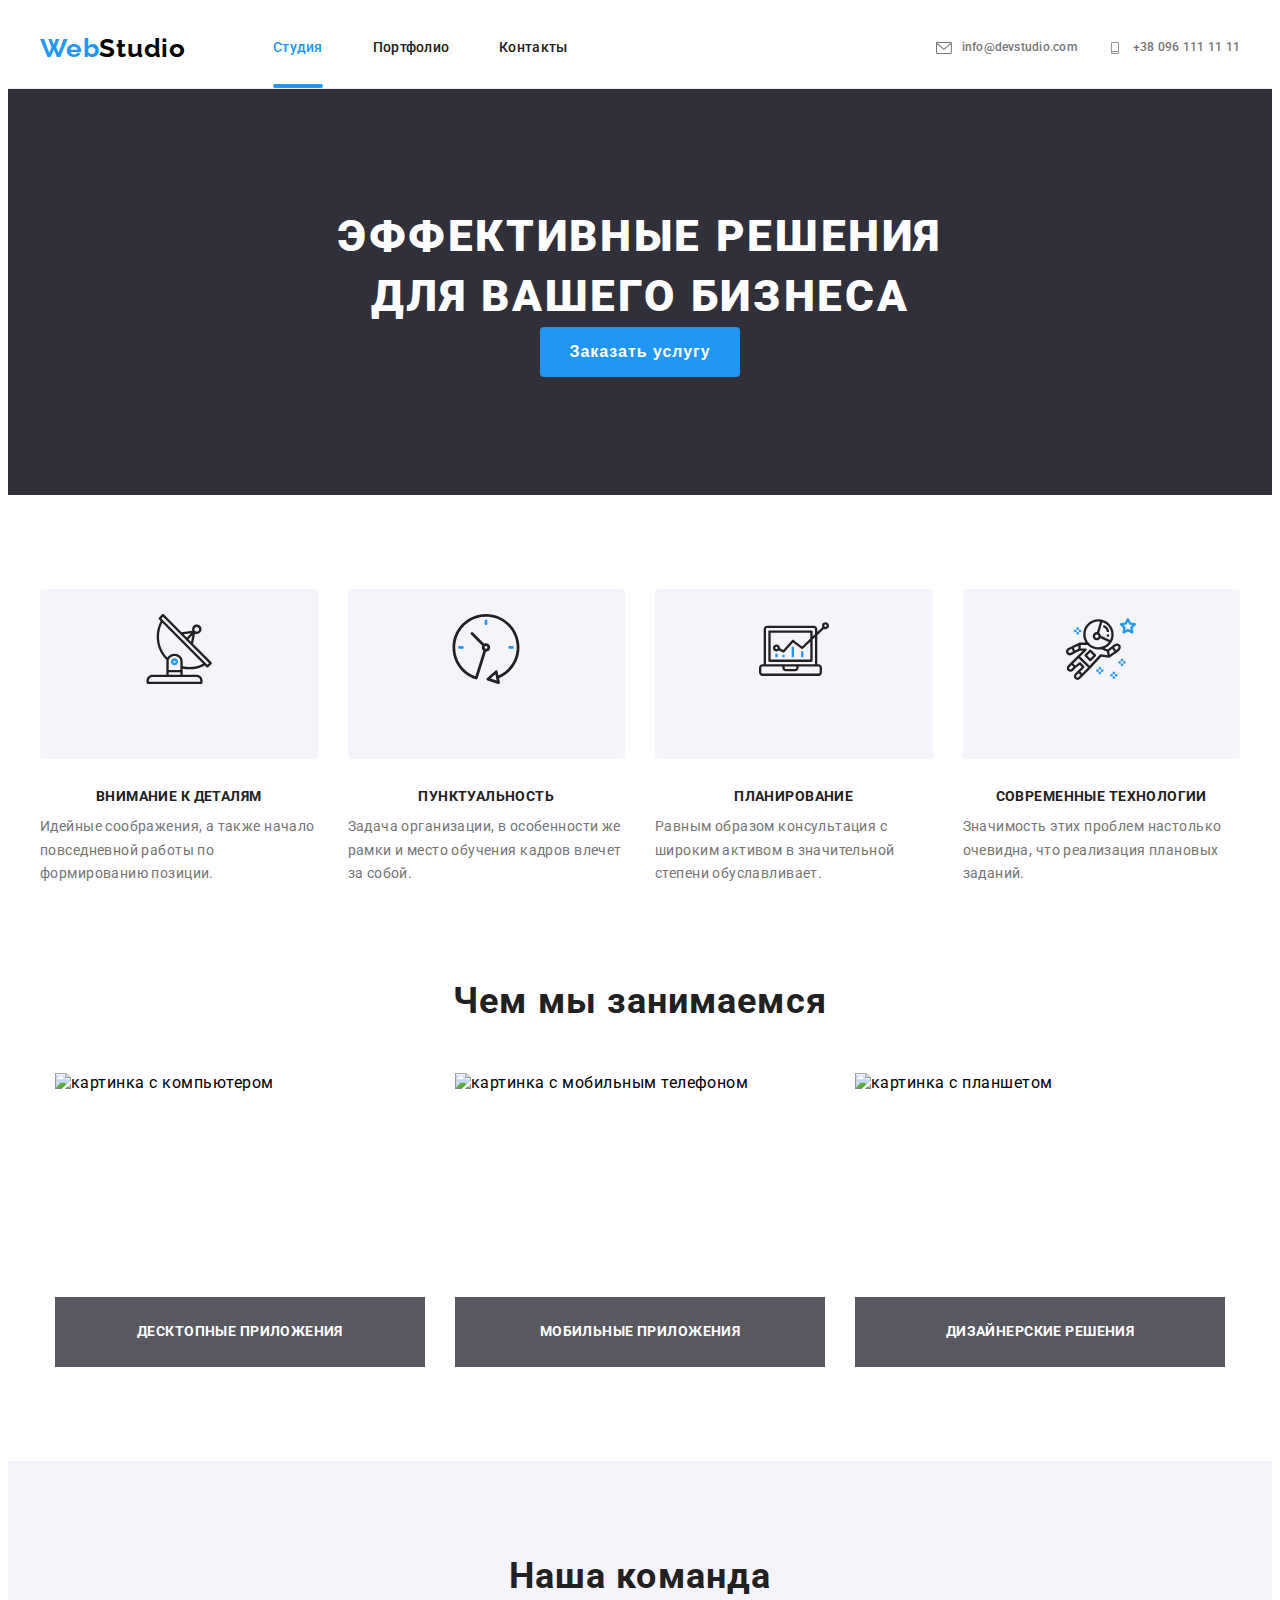
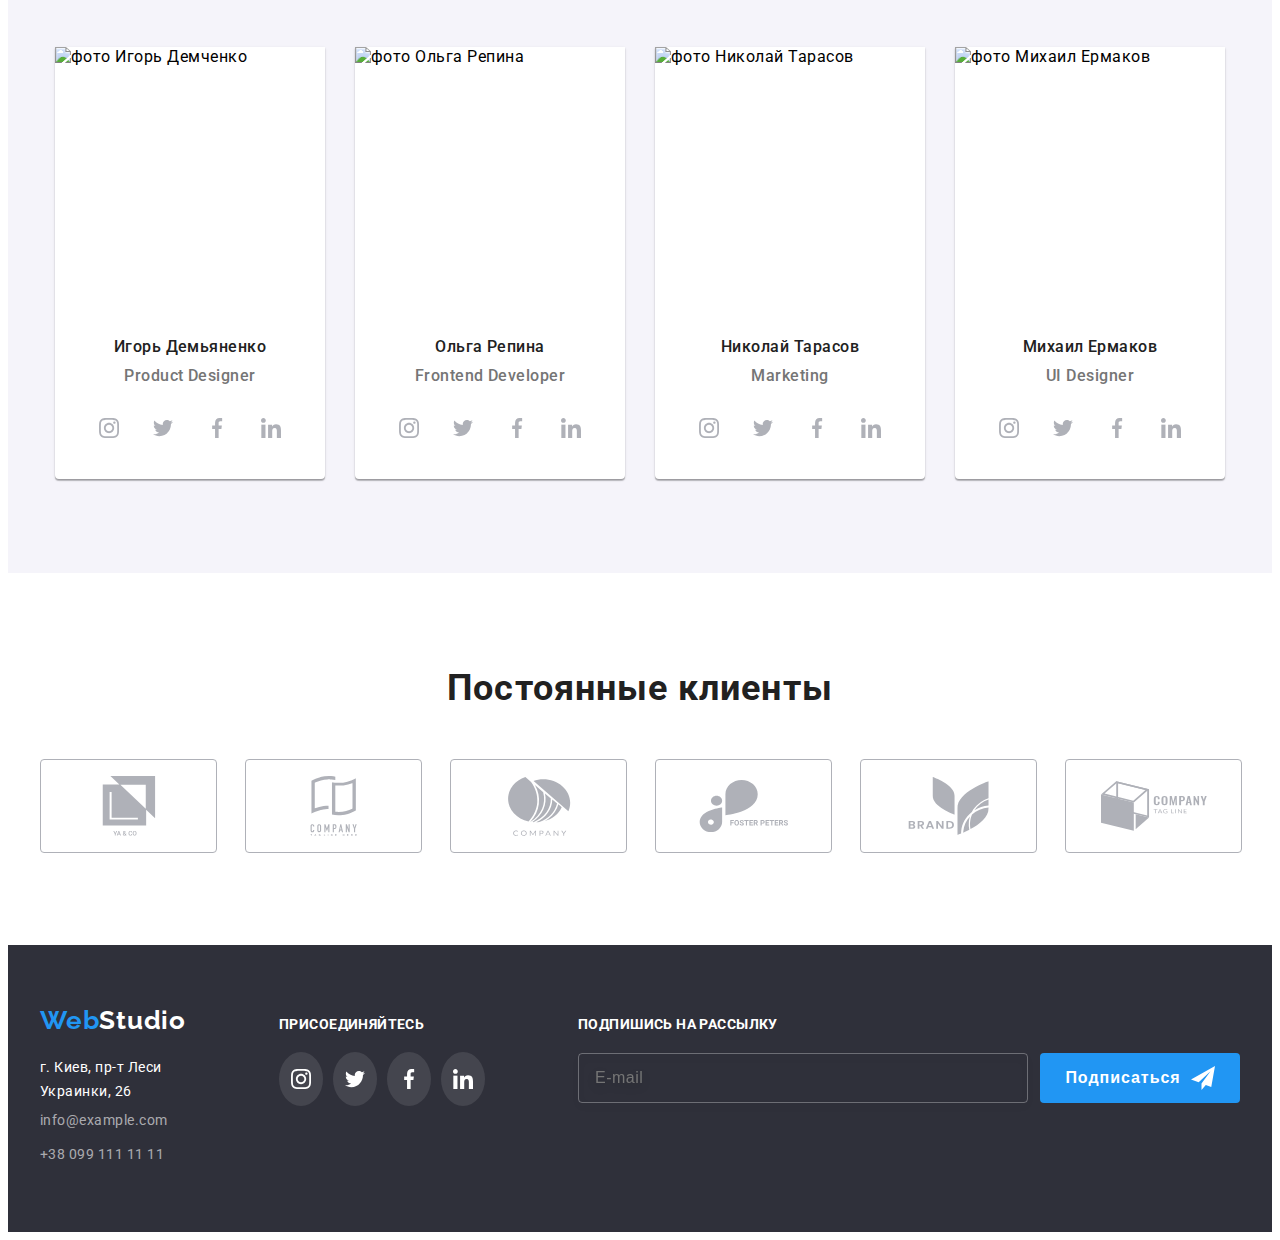
==== commit 52cfb8a8: "update final adaptive to main.html" ====
--- a/index.html
+++ b/index.html
@@ -140,7 +140,7 @@
     <!-- our work section -->
     <section class="our-work">
       <div class="our-work-content">
-        <h2 class="title">Чем мы занимаемся</h2>
+        <h2 class="title title--margin">Чем мы занимаемся</h2>
         <ul class="our-work__list">
 
           <li class="work-sample">
@@ -186,7 +186,7 @@
         <h2 class="title title--margin">Наша команда</h2>
         <ul class="our-team__list">
           <li class="team-member">
-            <img src="./images/imgIgorDemch.jpg" alt="фото Игорь Демченко" width="270" height="260" />
+            <img src="./images/imgIgorDemch.jpg" alt="фото Игорь Демченко" max-width="270" height="260" />
             <div class="team-member__photo-capture">
               <h3 class="team-member__name">Игорь Демьяненко</h3>
               <p class="team-member__position">Product Designer</p>
@@ -406,55 +406,57 @@
 
   <footer class="footer">
     <div class="footer-content">
-      <div>
-        <a class="logo" href="./">Web<Studio class="logo--footer-color">Studio</span></a>
-        <address class="address-style">
-          г. Киев, пр-т Леси Украинки, 26
-        </address>
-        <ul class="contacts-footer">
-          <li class="contacts-footer__item">
-            <a class="contact-footer__link" href="mailto:info@example.com">info@example.com</a>
-          </li>
-          <li class="contacts-footer__item">
-            <a class="contact-footer__link" href="tel:+380991111111">+38 099 111 11 11</a>
-          </li>
-        </ul>
-      </div>
-      <div class="footer-social">
-        <p class="footer-social__text">присоединяйтесь</p>
-        <ul class="social-links footer-social--social-links">
-          <li class="social-links__item">
-            <a class="social-links__link" href="instagram.com">
-              <svg width="20" height="20">
-                <use href="./images/icons.svg#instagram"></use>
-              </svg>
-            </a>
-          </li>
-
-          <li class="social-links__item">
-            <a class="social-links__link" href="twitter.com">
-              <svg width="20" height="20">
-                <use href="./images/icons.svg#twitter"></use>
-              </svg>
-            </a>
-          </li>
-
-          <li class="social-links__item">
-            <a class="social-links__link" href="fb.com">
-              <svg width="20" height="20">
-                <use href="./images/icons.svg#facebook"></use>
-              </svg>
-            </a>
-          </li>
-
-          <li class="social-links__item">
-            <a class="social-links__link" href="linkedin.com">
-              <svg width="20" height="20">
-                <use href="./images/icons.svg#linkedin"></use>
-              </svg>
-            </a>
-          </li>
-        </ul>
+      <div class="footer-logo-social-wrap">
+        <div>
+          <a class="logo" href="./">Web<Studio class="logo--footer-color">Studio</span></a>
+          <address class="address-style">
+            г. Киев, пр-т Леси Украинки, 26
+          </address>
+          <ul class="contacts-footer">
+            <li class="contacts-footer__item">
+              <a class="contact-footer__link" href="mailto:info@example.com">info@example.com</a>
+            </li>
+            <li class="contacts-footer__item">
+              <a class="contact-footer__link" href="tel:+380991111111">+38 099 111 11 11</a>
+            </li>
+          </ul>
+        </div>
+        <div class="footer-social">
+          <p class="footer-social__text">присоединяйтесь</p>
+          <ul class="social-links footer-social--social-links">
+            <li class="social-links__item">
+              <a class="social-links__link" href="instagram.com">
+                <svg width="20" height="20">
+                  <use href="./images/icons.svg#instagram"></use>
+                </svg>
+              </a>
+            </li>
+
+            <li class="social-links__item">
+              <a class="social-links__link" href="twitter.com">
+                <svg width="20" height="20">
+                  <use href="./images/icons.svg#twitter"></use>
+                </svg>
+              </a>
+            </li>
+
+            <li class="social-links__item">
+              <a class="social-links__link" href="fb.com">
+                <svg width="20" height="20">
+                  <use href="./images/icons.svg#facebook"></use>
+                </svg>
+              </a>
+            </li>
+
+            <li class="social-links__item">
+              <a class="social-links__link" href="linkedin.com">
+                <svg width="20" height="20">
+                  <use href="./images/icons.svg#linkedin"></use>
+                </svg>
+              </a>
+            </li>
+          </ul>
+        </div>
       </div>
       <div class="footer-form">
         <form name="mailing-form">
--- a/css/main.min.css
+++ b/css/main.min.css
@@ -1,2 +1,2 @@
-.nav-style,.social-links,.social-links__item,.social-links__link,.our-clients__list,.client__link,.button--mailing-form{display:flex}.benefits,.our-team,.our-clients{padding-top:60px;padding-bottom:60px}@media screen and (min-width: 1200px){.benefits,.our-team,.our-clients{padding-top:94px;padding-bottom:94px}}.header-content,.hero-content,.benefits-content,.our-team-content,.our-clients-content,.footer-content{max-width:480px;padding:0 15px;margin:0 auto}@media screen and (min-width: 768px) and (max-width: 1199px){.header-content,.hero-content,.benefits-content,.our-team-content,.our-clients-content,.footer-content{max-width:768px}}@media screen and (min-width: 1200px){.header-content,.hero-content,.benefits-content,.our-team-content,.our-clients-content,.footer-content{max-width:1200px}}.title--is-hidden,.order-form__checkbox{position:absolute;width:1px;height:1px;margin:-1px;padding:0;overflow:hidden;border:0;clip:rect(0 0 0 0)}h1,h2,h3,h4,p{margin:0 0}img{display:block;max-width:100%}ul{list-style:none;padding:0;margin-top:0;margin-bottom:0}a{display:inline-block;text-decoration:none;padding:5px 0}body{font-family:'Roboto', 'Verdana', 'Tahoma';background-color:#fff;letter-spacing:0.03em}.logo{font-family:Raleway;font-style:normal;font-weight:700;font-size:24px;line-height:1.1666;letter-spacing:0.03em;color:#2196f3;padding:0;width:145px;height:31px}.logo--header-color{color:#000}.logo--footer-color{color:#fff}@media screen and (min-width: 1200px){.logo{font-size:26px;line-height:1.19}}.title{font-weight:700;font-size:28px;line-height:1.17;letter-spacing:0.03em;color:#212121;text-align:center}@media screen and (min-widt: 1200px){.title{font-size:36px}}.title--margin{margin-bottom:30px}.header{border-bottom:solid 1px #ececec}@media screen and (min-width: 766px){.header-content{display:flex;align-items:center}}.nav-style{height:60px;align-items:center;justify-content:space-between}@media screen and (min-width: 766px){.nav-style{height:80px;align-items:center;justify-content:center}}.mobile-menu:hover{fill:#2196f3;cursor:pointer}.mobile-close{display:none}@media screen and (min-width: 766px){.mobile-menu{display:none}}.navigation{display:none}@media screen and (min-width: 767px){.navigation{display:flex;margin-left:88px;align-items:baseline;align-self:flex-end}.navigation__item:not(:last-child){margin-right:50px}.navigation__link{color:#212121;font-weight:500;font-size:14px;line-height:1.14;letter-spacing:0.02em;transition-property:color;transition-duration:250ms;transition-timing-function:cubic-bezier(0.4, 0, 0.2, 1)}.navigation__link:hover,.navigation__link:focus{color:#2196f3}}.navigation__item--current{color:#2196f3;padding-bottom:0}.navigation__item--current::after{content:'';display:block;max-width:100%;height:4px;margin-top:28px;background-color:#2196f3;border-radius:2px}.contacts-header{display:none}@media screen and (min-width: 766px){.contacts-header{display:block;align-self:center;margin-left:auto}.contacts-header__link{display:flex;align-items:center;font-weight:500;font-size:12px;line-height:1.16;letter-spacing:0.02em;color:#757575;transition-property:color, background-color, box-shadow;transition-duration:250ms;transition-timing-function:cubic-bezier(0.4, 0, 0.2, 1)}.contacts-header .envelope,.contacts-header .smartphone{margin-right:10px;fill:currentColor}.contacts-header__link:hover,.contacts-header__link:focus{color:#2196f3}}@media screen and (min-width: 766px) and (min-width: 1200px){.contacts-header{display:flex}.contacts-header__item:not(:last-child){margin-right:30px}}.hero{background-color:#2f303a;color:#fff;text-align:center;padding-top:118px;padding-bottom:118px;background-image:linear-gradient(to right, rgba(47,48,58,0.4), rgba(47,48,58,0.4)),url(../images/hero-img.jpg);background-repeat:no-repeat;background-position:center}.hero__heading{max-width:360px;margin:0 auto;font-weight:900;font-size:26px;line-height:1.62;letter-spacing:0.06em;text-transform:uppercase}@media screen and (min-width: 1200px){.hero__heading{max-width:696px;font-size:44px;line-height:1.36}}.button{font-weight:700;font-size:16px;text-align:center;letter-spacing:0.06em;background:#2196f3;color:#fff;width:200px;height:50px;border-radius:4px;border-width:0px;cursor:pointer;transition-property:color background-color box-shadow;transition-duration:250ms;transition-timing-function:cubic-bezier(0.4, 0, 0.2, 1)}.button:hover,.button:focus{box-shadow:0px 3px 1px rgba(0,0,0,0.1),0px 1px 2px rgba(0,0,0,0.08),0px 2px 2px rgba(0,0,0,0.12)}@media screen and (min-width: 768px){.benefits__list{display:flex;flex-wrap:wrap;margin-right:-30px}}.benefits__item:not(:last-child){margin-bottom:30px}.benefits__icon{height:120px;max-width:450px;margin-bottom:30px;padding-top:25px;padding-bottom:25px;text-align:center;background-color:#f5f4fa;border-radius:4px}.benefits__headings{text-align:center;font-weight:700;font-size:14px;line-height:1.14;letter-spacing:0.03em;text-transform:uppercase;color:#212121}.benefits__text{margin-top:10px;font-size:14px;line-height:1.71;letter-spacing:0.03em;color:#757575}@media screen and (min-width: 768px){.benefits__item{margin-right:30px;flex-basis:calc(100% / 2 - 30px)}}.our-work{display:none}.our-team{background-color:#f5f4fa}.team-member{padding-bottom:24px;background-color:#fff;box-shadow:0px 1px 3px rgba(0,0,0,0.12),0px 1px 1px rgba(0,0,0,0.14),0px 2px 1px rgba(0,0,0,0.2);border-radius:0px 0px 4px 4px}.team-member:not(:last-child){margin-bottom:30px}.team-member__photo-capture{padding-top:30px;padding-bottom:16px;background-color:#fff}.team-member__name{font-weight:500;font-size:16px;line-height:1.19;letter-spacing:0.03em;text-align:center;color:#212121}.team-member__position{margin-top:10px;font-weight:500;font-size:16px;line-height:1.19;letter-spacing:0.03em;text-align:center;color:#757575}.social-links{align-items:center;justify-content:center;border-radius:0px 0px 4px 4px}.social-links__item{align-items:center;justify-content:center}.social-links__item:not(:last-child){margin-right:10px}.social-links__link{align-items:center;justify-content:center;height:44px;width:44px;border-radius:50%;fill:#afb1b8;transition-property:fill, background-color;transition-duration:250ms;transition-timing-function:cubic-bezier(0.4, 0, 0.2, 1)}.social-links__link:hover,.social-links__link:focus{background-color:#2196f3;fill:#fff}.our-clients__list{flex-wrap:wrap;margin:-15px}.client{width:210px;height:92px;margin:15px;flex-basis:calc(100% / 2 - 30px)}.client__link{min-width:100%;min-height:100%;padding:0;border:1px solid #afb1b8;border-radius:4px;align-items:center;justify-content:center;fill:#afb1b8;transition-property:fill, border-color;transition-duration:250ms;transition-timing-function:cubic-bezier(0.4, 0, 0.2, 1)}.client__link:hover,.client__link:focus{fill:#2196f3;border-color:#2196f3}.footer{padding:60px 0;background-color:#2f303a;color:#fff}.footer-content{text-align:center}.address-style{margin-top:20px;font-size:14px;font-style:normal;line-height:1.71}.contact-footer__link{font-size:14px;line-height:1.71;color:rgba(255,255,255,0.6);transition-property:color;transition-duration:250ms;transition-timing-function:cubic-bezier(0.4, 0, 0.2, 1)}.contact-footer__link:hover,.contact-footer__link:focus{color:#2196f3}.footer-social{padding:60px 0}.footer-social__text{margin-bottom:20px;font-weight:700;font-size:14px;line-height:16px;letter-spacing:0.03em;text-transform:uppercase}.footer-social--social-links .social-links__link{background:rgba(255,255,255,0.1);fill:#fff}.footer-social--social-links .social-links__link:hover,.footer-social--social-links .social-links__link:focus{background:#2196f3}.mailing-form___box{margin-top:20px}.mailing-form__lable{font-weight:700;font-size:14px;line-height:1.14;letter-spacing:0.03em;text-transform:uppercase}.mailing-form__input{width:450px;height:50px;padding:15px 16px;border:1px solid rgba(255,255,255,0.3);box-sizing:border-box;filter:drop-shadow(0px 4px 4px rgba(0,0,0,0.15));border-radius:4px;background-color:var(--bg-hero-footer-color);color:rgba(255,255,255,0.6);font-size:16px;line-height:1.25;letter-spacing:0.03em}.button--mailing-form{margin-left:auto;margin-right:auto;margin-top:20px;align-items:center;justify-content:center;fill:#fff}.backdrop.is-hidden{opacity:0;pointer-events:none;visibility:hidden}.backdrop{position:fixed;width:100vw;height:100vh;top:0;left:0;background-color:rgba(0,0,0,0.2);opacity:1;transition:opacity 250ms cubic-bezier(0.4, 0, 0.2, 1)}.modal{position:relative;top:50%;left:50%;transform:translate(-50%, -50%);max-width:450px;padding:40px;background-color:#fff;box-shadow:0px 1px 3px rgba(0,0,0,0.12),0px 1px 1px rgba(0,0,0,0.14),0px 2px 1px rgba(0,0,0,0.2);border-radius:4px}@media screen and (min-width: 1200px){.modal{max-width:528px}}.btn-close{position:fixed;top:8px;right:8px;display:flex;align-items:center;justify-content:center;width:30px;height:30px;border:1px solid rgba(0,0,0,0.1);border-radius:50%;background-color:#fff;fill:#000;transition:fill 250ms cubic-bezier(0.4, 0, 0.2, 1)}.btn-close:hover{cursor:pointer;fill:#2196f3}.order-form__title{margin-bottom:12px;font-weight:700;font-size:20px;line-height:1.15;text-align:center;letter-spacing:0.03em;color:#212121}.order-form__lable{font-size:12px;line-height:1.17;letter-spacing:0.01em;color:#757575}.order-form__input-wrap{position:relative;margin-top:4px;margin-bottom:10px}.order-form__icon{position:absolute;top:50%;left:12px;transform:translateY(-50%)}.order-form__input{width:100%;height:40px;padding-left:42px;border:1px solid rgba(33,33,33,0.2);box-sizing:border-box;border-radius:4px}.order-form__input:focus{border:1px solid #2196f3;outline-color:#2196f3}.order-form__input:focus ~ .order-form__icon{fill:#2196f3}.order-form__comments{width:100%;height:120px;margin-top:4px;margin-bottom:20px;padding:14px 16px;border:1px solid rgba(33,33,33,0.2);border-radius:4px;resize:none}.order-form__comments:focus{outline-color:#2196f3}.order-form__comments::placeholder{font-size:14px;line-height:1.14;letter-spacing:0.01em;color:rgba(117,117,117,0.5)}.order-form__check{position:relative;padding-left:23px;font-size:12px;line-height:1.7;letter-spacing:0.03em}@media screen and (min-width: 1200px){.order-form__check{font-size:14px;line-height:1.7}}.order-form__check-wrap{text-align:center;margin-bottom:30px}.order-form__check-icon{position:absolute;top:50%;left:0;transform:translateY(-50%);width:16px;height:15px;border:2px solid #000;border-radius:2px;fill:#fff}.order-form__checkbox:checked ~ .order-form__check-icon{background-color:#2196f3}.order-form__checkbox:focus ~ .order-form__check-icon{box-shadow:0 0 0 0.1em #000}.condition-link{color:#2196f3}.condition-link:focus{outline-color:#2196f3}
+.nav-style,.social-links,.social-links__item,.social-links__link,.our-clients__list,.client__link,.button--mailing-form{display:flex}.benefits,.our-team,.our-clients{padding-top:60px;padding-bottom:60px}@media screen and (min-width: 1200px){.benefits,.our-team,.our-clients{padding-top:94px;padding-bottom:94px}}.header-content,.hero-content,.benefits-content,.our-work-content,.our-team-content,.our-clients-content,.footer-content{max-width:480px;padding:0 15px;margin:0 auto}@media screen and (min-width: 768px) and (max-width: 1199px){.header-content,.hero-content,.benefits-content,.our-work-content,.our-team-content,.our-clients-content,.footer-content{max-width:768px}}@media screen and (min-width: 1200px){.header-content,.hero-content,.benefits-content,.our-work-content,.our-team-content,.our-clients-content,.footer-content{max-width:1200px}}.title--is-hidden,.order-form__checkbox{position:absolute;width:1px;height:1px;margin:-1px;padding:0;overflow:hidden;border:0;clip:rect(0 0 0 0)}h1,h2,h3,h4,p{margin:0 0}img{display:block;max-width:100%}ul{list-style:none;padding:0;margin-top:0;margin-bottom:0}a{display:inline-block;text-decoration:none;padding:5px 0}body{font-family:'Roboto', 'Verdana', 'Tahoma';background-color:#fff;letter-spacing:0.03em}.logo{font-family:Raleway;font-style:normal;font-weight:700;font-size:24px;line-height:1.1666;letter-spacing:0.03em;color:#2196f3;padding:0;width:145px;height:31px}.logo--header-color{color:#000}.logo--footer-color{color:#fff}@media screen and (min-width: 1200px){.logo{font-size:26px;line-height:1.19}}.title{font-weight:700;font-size:28px;line-height:1.17;letter-spacing:0.03em;color:#212121;text-align:center}@media screen and (min-width: 1200px){.title{font-size:36px}}.title--margin{margin-bottom:30px}@media screen and (min-width: 1200px){.title--margin{margin-bottom:50px}}.header{border-bottom:solid 1px #ececec}@media screen and (min-width: 766px){.header-content{display:flex;align-items:center}}.nav-style{height:60px;align-items:center;justify-content:space-between}@media screen and (min-width: 766px){.nav-style{height:80px;align-items:center;justify-content:center}}.mobile-menu:hover{fill:#2196f3;cursor:pointer}.mobile-close{display:none}@media screen and (min-width: 766px){.mobile-menu{display:none}}.navigation{display:none}@media screen and (min-width: 767px){.navigation{display:flex;margin-left:88px;align-items:baseline;align-self:flex-end}.navigation__item:not(:last-child){margin-right:50px}.navigation__link{color:#212121;font-weight:500;font-size:14px;line-height:1.14;letter-spacing:0.02em;transition-property:color;transition-duration:250ms;transition-timing-function:cubic-bezier(0.4, 0, 0.2, 1)}.navigation__link:hover,.navigation__link:focus{color:#2196f3}}.navigation__item--current{color:#2196f3;padding-bottom:0}.navigation__item--current::after{content:'';display:block;max-width:100%;height:4px;margin-top:28px;background-color:#2196f3;border-radius:2px}.contacts-header{display:none}@media screen and (min-width: 766px){.contacts-header{display:block;align-self:center;margin-left:auto}.contacts-header__link{display:flex;align-items:center;font-weight:500;font-size:12px;line-height:1.16;letter-spacing:0.02em;color:#757575;transition-property:color, background-color, box-shadow;transition-duration:250ms;transition-timing-function:cubic-bezier(0.4, 0, 0.2, 1)}.contacts-header .envelope,.contacts-header .smartphone{margin-right:10px;fill:currentColor}.contacts-header__link:hover,.contacts-header__link:focus{color:#2196f3}}@media screen and (min-width: 766px) and (min-width: 1200px){.contacts-header{display:flex}.contacts-header__item:not(:last-child){margin-right:30px}}.hero{background-color:#2f303a;color:#fff;text-align:center;padding-top:118px;padding-bottom:118px;background-image:linear-gradient(to right, rgba(47,48,58,0.4), rgba(47,48,58,0.4)),url(../images/hero-img.jpg);background-repeat:no-repeat;background-position:center}.hero__heading{max-width:360px;margin:0 auto;font-weight:900;font-size:26px;line-height:1.62;letter-spacing:0.06em;text-transform:uppercase}@media screen and (min-width: 1200px){.hero__heading{max-width:696px;font-size:44px;line-height:1.36}}.button{font-weight:700;font-size:16px;text-align:center;letter-spacing:0.06em;background:#2196f3;color:#fff;width:200px;height:50px;border-radius:4px;border-width:0px;cursor:pointer;transition-property:color background-color box-shadow;transition-duration:250ms;transition-timing-function:cubic-bezier(0.4, 0, 0.2, 1)}.button:hover,.button:focus{box-shadow:0px 3px 1px rgba(0,0,0,0.1),0px 1px 2px rgba(0,0,0,0.08),0px 2px 2px rgba(0,0,0,0.12)}@media screen and (min-width: 768px){.benefits__list{display:flex;flex-wrap:wrap;margin-right:-30px}}@media screen and (min-width: 1200px){.benefits__list{display:flex;flex-wrap:nowrap;margin-right:-30px}}.benefits__item:not(:last-child){margin-bottom:30px}.benefits__icon{height:120px;max-width:450px;margin-bottom:30px;padding-top:25px;padding-bottom:25px;text-align:center;background-color:#f5f4fa;border-radius:4px}.benefits__headings{text-align:center;font-weight:700;font-size:14px;line-height:1.14;letter-spacing:0.03em;text-transform:uppercase;color:#212121}.benefits__text{margin-top:10px;font-size:14px;line-height:1.71;letter-spacing:0.03em;color:#757575}@media screen and (min-width: 768px){.benefits__item{margin-right:30px;flex-basis:calc(100% / 2 - 30px)}.benefits__item:not(:last-child){margin-bottom:0}}@media screen and (min-width: 1200px){.benefits__item{margin-right:30px;margin-bottom:0;flex-basis:calc(100% - 30px)}}.our-work{display:none}@media screen and (min-width: 1200px){.our-work{display:flex;padding-bottom:94px}}@media screen and (min-width: 1200px){.our-work__list{display:flex;margin-right:-30px}.work-sample{margin-right:30px;flex-basis:calc(100% / 3 - 30px)}.work-sample__thumb{position:relative}.work-sample__text{display:flex;position:absolute;bottom:0;align-items:center;justify-content:center;width:100%;height:70px;background:rgba(47,48,58,0.8);font-weight:700;font-size:14px;line-height:1.14;letter-spacing:0.03em;color:#fff;text-transform:uppercase}}.our-team{background-color:#f5f4fa}.our-team__list{margin:-15px}@media screen and (min-width: 768px){.our-team__list{display:flex;justify-content:center;flex-wrap:wrap}}@media screen and (min-width: 1200px){.our-team__list{display:flex;flex-wrap:nowrap}}.team-member{margin:15px;max-width:450px;padding-bottom:24px;background-color:#fff;box-shadow:0px 1px 3px rgba(0,0,0,0.12),0px 1px 1px rgba(0,0,0,0.14),0px 2px 1px rgba(0,0,0,0.2);border-radius:0px 0px 4px 4px}@media screen and (min-width: 768px){.team-member{max-width:354px;flex-basis:calc(100% / 2 - 30px)}}@media screen and (min-width: 1200px){.team-member{max-width:270px}}.team-member__photo-capture{padding-top:30px;padding-bottom:16px;background-color:#fff}.team-member__name{font-weight:500;font-size:16px;line-height:1.19;letter-spacing:0.03em;text-align:center;color:#212121}.team-member__position{margin-top:10px;font-weight:500;font-size:16px;line-height:1.19;letter-spacing:0.03em;text-align:center;color:#757575}.social-links{align-items:center;justify-content:center;border-radius:0px 0px 4px 4px}.social-links__item{align-items:center;justify-content:center}.social-links__item:not(:last-child){margin-right:10px}.social-links__link{align-items:center;justify-content:center;height:44px;width:44px;border-radius:50%;fill:#afb1b8;transition-property:fill, background-color;transition-duration:250ms;transition-timing-function:cubic-bezier(0.4, 0, 0.2, 1)}.social-links__link:hover,.social-links__link:focus{background-color:#2196f3;fill:#fff}.our-clients__list{flex-wrap:wrap;margin:-15px}@media screen and (min-width: 1200px){.our-clients__list{flex-wrap:nowrap}}.client{width:210px;height:92px;margin:15px;flex-basis:calc(100% / 2 - 30px)}@media screen and (min-width: 768px){.client{width:226px;flex-basis:calc(100% / 3 - 30px)}}@media screen and (min-width: 1200px){.client{width:170px}}.client__link{min-width:100%;min-height:100%;padding:0;border:1px solid #afb1b8;border-radius:4px;align-items:center;justify-content:center;fill:#afb1b8;transition-property:fill, border-color;transition-duration:250ms;transition-timing-function:cubic-bezier(0.4, 0, 0.2, 1)}.client__link:hover,.client__link:focus{fill:#2196f3;border-color:#2196f3}.footer{padding:60px 0;background-color:#2f303a;color:#fff}.footer-content{text-align:center}@media screen and (min-width: 1200px){.footer-content{display:flex;align-items:baseline;text-align:left}}@media screen and (min-width: 768px){.footer-logo-social-wrap{display:flex;align-items:baseline;justify-content:space-between;padding-left:76px;padding-right:89px;padding-bottom:60px}}@media screen and (min-width: 1200px){.footer-logo-social-wrap{padding:0}}.address-style{margin-top:20px;font-size:14px;font-style:normal;line-height:1.71}.contact-footer__link{font-size:14px;line-height:1.71;color:rgba(255,255,255,0.6);transition-property:color;transition-duration:250ms;transition-timing-function:cubic-bezier(0.4, 0, 0.2, 1)}.contact-footer__link:hover,.contact-footer__link:focus{color:#2196f3}.footer-social{padding:60px 0}@media screen and (min-width: 768px){.footer-social{padding:0}}@media screen and (min-width: 1200px){.footer-social{padding-left:70px}}.footer-social__text{margin-bottom:20px;font-weight:700;font-size:14px;line-height:16px;letter-spacing:0.03em;text-transform:uppercase}.footer-social--social-links .social-links__link{background:rgba(255,255,255,0.1);fill:#fff}.footer-social--social-links .social-links__link:hover,.footer-social--social-links .social-links__link:focus{background:#2196f3}@media screen and (min-width: 1200px){.footer-form{padding-left:93px}}.mailing-form___box{margin-top:20px}@media screen and (min-width: 1200px){.mailing-form___box{display:flex;align-items:center}}.mailing-form__lable{font-weight:700;font-size:14px;line-height:1.14;letter-spacing:0.03em;text-transform:uppercase}.mailing-form__input{width:450px;height:50px;padding:15px 16px;border:1px solid rgba(255,255,255,0.3);box-sizing:border-box;filter:drop-shadow(0px 4px 4px rgba(0,0,0,0.15));border-radius:4px;background-color:var(--bg-hero-footer-color);color:rgba(255,255,255,0.6);font-size:16px;line-height:1.25;letter-spacing:0.03em}.button--mailing-form{margin-left:auto;margin-right:auto;margin-top:20px;align-items:center;justify-content:center;fill:#fff}@media screen and (min-width: 1200px){.button--mailing-form{margin-top:0;margin-left:12px}}.backdrop.is-hidden{opacity:0;pointer-events:none;visibility:hidden}.backdrop{position:fixed;width:100vw;height:100vh;top:0;left:0;background-color:rgba(0,0,0,0.2);opacity:1;transition:opacity 250ms cubic-bezier(0.4, 0, 0.2, 1)}.modal{position:relative;top:50%;left:50%;transform:translate(-50%, -50%);max-width:450px;padding:40px;background-color:#fff;box-shadow:0px 1px 3px rgba(0,0,0,0.12),0px 1px 1px rgba(0,0,0,0.14),0px 2px 1px rgba(0,0,0,0.2);border-radius:4px}@media screen and (min-width: 1200px){.modal{max-width:528px}}.btn-close{position:fixed;top:8px;right:8px;display:flex;align-items:center;justify-content:center;width:30px;height:30px;border:1px solid rgba(0,0,0,0.1);border-radius:50%;background-color:#fff;fill:#000;transition:fill 250ms cubic-bezier(0.4, 0, 0.2, 1)}.btn-close:hover{cursor:pointer;fill:#2196f3}.order-form__title{margin-bottom:12px;font-weight:700;font-size:20px;line-height:1.15;text-align:center;letter-spacing:0.03em;color:#212121}.order-form__lable{font-size:12px;line-height:1.17;letter-spacing:0.01em;color:#757575}.order-form__input-wrap{position:relative;margin-top:4px;margin-bottom:10px}.order-form__icon{position:absolute;top:50%;left:12px;transform:translateY(-50%)}.order-form__input{width:100%;height:40px;padding-left:42px;border:1px solid rgba(33,33,33,0.2);box-sizing:border-box;border-radius:4px}.order-form__input:focus{border:1px solid #2196f3;outline-color:#2196f3}.order-form__input:focus ~ .order-form__icon{fill:#2196f3}.order-form__comments{width:100%;height:120px;margin-top:4px;margin-bottom:20px;padding:14px 16px;border:1px solid rgba(33,33,33,0.2);border-radius:4px;resize:none}.order-form__comments:focus{outline-color:#2196f3}.order-form__comments::placeholder{font-size:14px;line-height:1.14;letter-spacing:0.01em;color:rgba(117,117,117,0.5)}.order-form__check{position:relative;padding-left:23px;font-size:12px;line-height:1.7;letter-spacing:0.03em}@media screen and (min-width: 1200px){.order-form__check{font-size:14px;line-height:1.7}}.order-form__check-wrap{text-align:center;margin-bottom:30px}.order-form__check-icon{position:absolute;top:50%;left:0;transform:translateY(-50%);width:16px;height:15px;border:2px solid #000;border-radius:2px;fill:#fff}.order-form__checkbox:checked ~ .order-form__check-icon{background-color:#2196f3}.order-form__checkbox:focus ~ .order-form__check-icon{box-shadow:0 0 0 0.1em #000}.condition-link{color:#2196f3}.condition-link:focus{outline-color:#2196f3}
 /*# sourceMappingURL=main.min.css.map */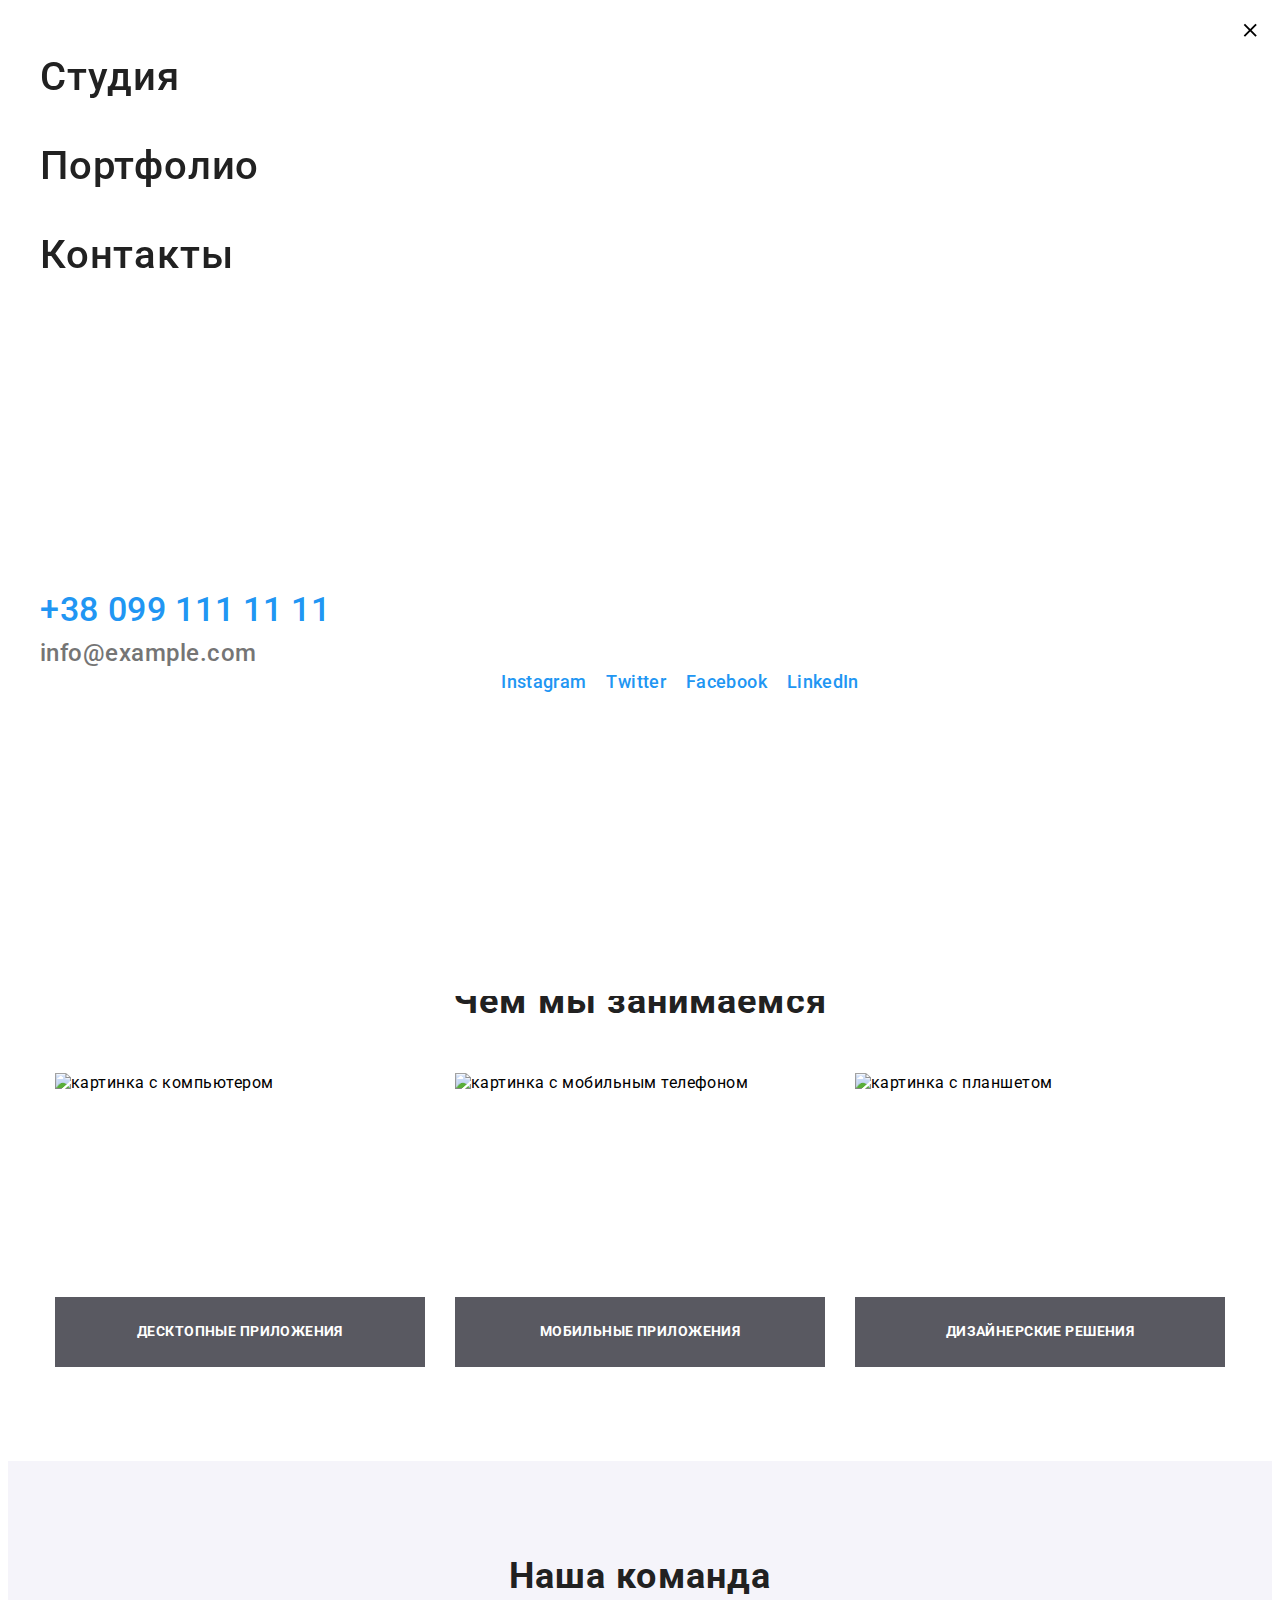
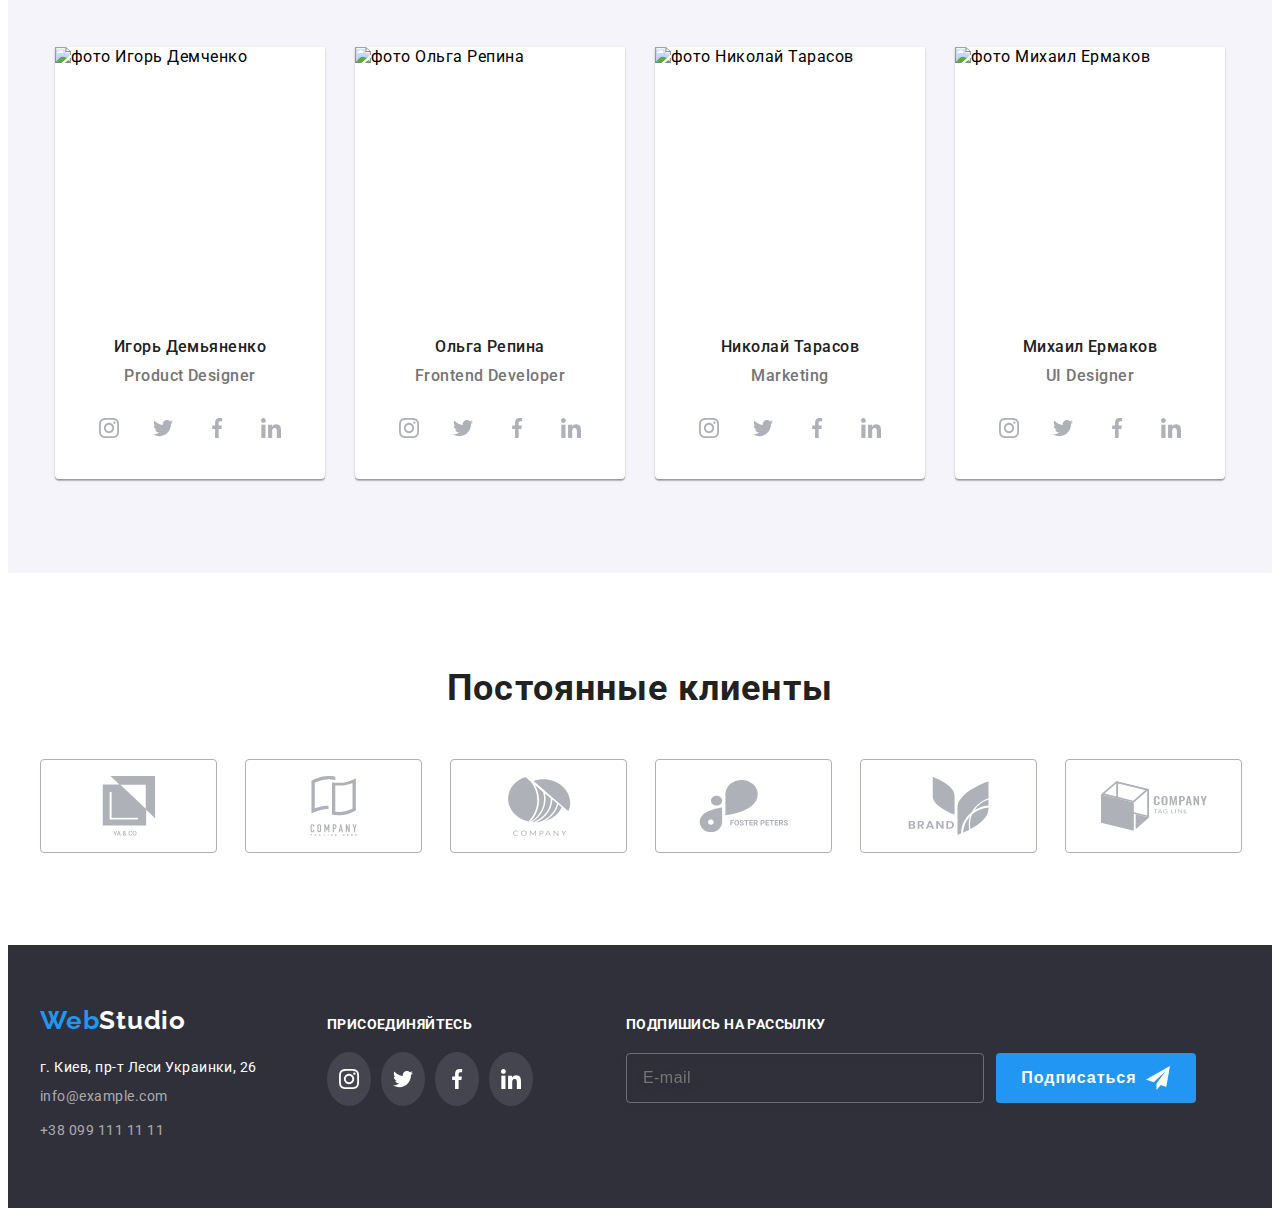
==== commit 9c471a42: "add mobile menu" ====
--- a/index.html
+++ b/index.html
@@ -37,10 +37,10 @@
           </li>
 
         </ul>
-        <svg width="40" height="40" class="mobile-menu">
+        <svg width="40" height="40" class="mobile-menu-open-btn">
           <use href="./images/icons.svg#mob_menu"></use>
         </svg>
-        <svg width="40" height="40" class="mobile-close">
+        <svg width="40" height="40" class="mobile-menu-close-btn">
           <use href="./images/icons.svg#mob_close"></use>
         </svg>
       </nav>
@@ -543,7 +543,77 @@
       </form>
     </div>
   </div>
+
+  <!-- ...............MOBILE MENU........... -->
+  <div class="mobile-menu">
+    <button class="mobile-menu__btn-close">
+      <svg width="40" height="40">
+        <use href="./images/icons.svg#mob_close"></use>
+      </svg>
+    </button>
+
+    <nav class="mobile-menu__nav">
+      <ul class="mobile-menu__list">
+        <li class="mobile-menu__item">
+          <a href="./" class="mobile-menu__link">
+            Студия
+          </a>
+        </li>
+        <li class="mobile-menu__item">
+          <a href="./portfolio.html" class="mobile-menu__link">
+            Портфолио
+          </a>
+        </li>
+        <li class="mobile-menu__item">
+          <a href="#" class="mobile-menu__link">
+            Контакты
+          </a>
+        </li>
+      </ul>
+    </nav>
+
+    <ul class="mobile-menu-contacts-list">
+      <li class="mobile-menu-contacts-list__item">
+        <a class="mobile-menu-contacts-list__link mobile-menu-contacts-list__link--phone" href="tel:+380991111111">+38
+          099 111 11 11</a>
+      </li>
+      <li class="mobile-menu-contacts-list__item">
+        <a class="mobile-menu-contacts-list__link mobile-menu-contacts-list__link--email"
+          href="mailto:info@example.com">info@example.com</a>
+      </li>
+
+    </ul>
+
+
+    <ul class="social-links-mini ">
+      <li class="social-links-mini__item">
+        <a class="social-links-mini__link mobile-menu--social-links" href="instagram.com">
+          Instagram
+        </a>
+      </li>
+
+      <li class="social-links-mini__item">
+        <a class="social-links-mini__link mobile-menu--social-links" href="twitter.com">
+          Twitter
+        </a>
+      </li>
+
+      <li class="social-links-mini__item">
+        <a class="social-links-mini__link mobile-menu--social-links" href="fb.com">
+          Facebook
+        </a>
+      </li>
+
+      <li class="social-links-mini__item">
+        <a class="social-links-mini__link mobile-menu--social-links" href="linkedin.com">
+          LinkedIn
+        </a>
+      </li>
+    </ul>
+
+  </div>
   <script src="./js/modal.js"></script>
+  <script src="./js/mobile-menue.js"></script>
 </body>
 
 </html>--- a/css/main.min.css
+++ b/css/main.min.css
@@ -1,2 +1,2 @@
-.nav-style,.social-links,.social-links__item,.social-links__link,.our-clients__list,.client__link,.button--mailing-form{display:flex}.benefits,.our-team,.our-clients{padding-top:60px;padding-bottom:60px}@media screen and (min-width: 1200px){.benefits,.our-team,.our-clients{padding-top:94px;padding-bottom:94px}}.header-content,.hero-content,.benefits-content,.our-work-content,.our-team-content,.our-clients-content,.footer-content{max-width:480px;padding:0 15px;margin:0 auto}@media screen and (min-width: 768px) and (max-width: 1199px){.header-content,.hero-content,.benefits-content,.our-work-content,.our-team-content,.our-clients-content,.footer-content{max-width:768px}}@media screen and (min-width: 1200px){.header-content,.hero-content,.benefits-content,.our-work-content,.our-team-content,.our-clients-content,.footer-content{max-width:1200px}}.title--is-hidden,.order-form__checkbox{position:absolute;width:1px;height:1px;margin:-1px;padding:0;overflow:hidden;border:0;clip:rect(0 0 0 0)}h1,h2,h3,h4,p{margin:0 0}img{display:block;max-width:100%}ul{list-style:none;padding:0;margin-top:0;margin-bottom:0}a{display:inline-block;text-decoration:none;padding:5px 0}body{font-family:'Roboto', 'Verdana', 'Tahoma';background-color:#fff;letter-spacing:0.03em}.logo{font-family:Raleway;font-style:normal;font-weight:700;font-size:24px;line-height:1.1666;letter-spacing:0.03em;color:#2196f3;padding:0;width:145px;height:31px}.logo--header-color{color:#000}.logo--footer-color{color:#fff}@media screen and (min-width: 1200px){.logo{font-size:26px;line-height:1.19}}.title{font-weight:700;font-size:28px;line-height:1.17;letter-spacing:0.03em;color:#212121;text-align:center}@media screen and (min-width: 1200px){.title{font-size:36px}}.title--margin{margin-bottom:30px}@media screen and (min-width: 1200px){.title--margin{margin-bottom:50px}}.header{border-bottom:solid 1px #ececec}@media screen and (min-width: 766px){.header-content{display:flex;align-items:center}}.nav-style{height:60px;align-items:center;justify-content:space-between}@media screen and (min-width: 766px){.nav-style{height:80px;align-items:center;justify-content:center}}.mobile-menu:hover{fill:#2196f3;cursor:pointer}.mobile-close{display:none}@media screen and (min-width: 766px){.mobile-menu{display:none}}.navigation{display:none}@media screen and (min-width: 767px){.navigation{display:flex;margin-left:88px;align-items:baseline;align-self:flex-end}.navigation__item:not(:last-child){margin-right:50px}.navigation__link{color:#212121;font-weight:500;font-size:14px;line-height:1.14;letter-spacing:0.02em;transition-property:color;transition-duration:250ms;transition-timing-function:cubic-bezier(0.4, 0, 0.2, 1)}.navigation__link:hover,.navigation__link:focus{color:#2196f3}}.navigation__item--current{color:#2196f3;padding-bottom:0}.navigation__item--current::after{content:'';display:block;max-width:100%;height:4px;margin-top:28px;background-color:#2196f3;border-radius:2px}.contacts-header{display:none}@media screen and (min-width: 766px){.contacts-header{display:block;align-self:center;margin-left:auto}.contacts-header__link{display:flex;align-items:center;font-weight:500;font-size:12px;line-height:1.16;letter-spacing:0.02em;color:#757575;transition-property:color, background-color, box-shadow;transition-duration:250ms;transition-timing-function:cubic-bezier(0.4, 0, 0.2, 1)}.contacts-header .envelope,.contacts-header .smartphone{margin-right:10px;fill:currentColor}.contacts-header__link:hover,.contacts-header__link:focus{color:#2196f3}}@media screen and (min-width: 766px) and (min-width: 1200px){.contacts-header{display:flex}.contacts-header__item:not(:last-child){margin-right:30px}}.hero{background-color:#2f303a;color:#fff;text-align:center;padding-top:118px;padding-bottom:118px;background-image:linear-gradient(to right, rgba(47,48,58,0.4), rgba(47,48,58,0.4)),url(../images/hero-img.jpg);background-repeat:no-repeat;background-position:center}.hero__heading{max-width:360px;margin:0 auto;font-weight:900;font-size:26px;line-height:1.62;letter-spacing:0.06em;text-transform:uppercase}@media screen and (min-width: 1200px){.hero__heading{max-width:696px;font-size:44px;line-height:1.36}}.button{font-weight:700;font-size:16px;text-align:center;letter-spacing:0.06em;background:#2196f3;color:#fff;width:200px;height:50px;border-radius:4px;border-width:0px;cursor:pointer;transition-property:color background-color box-shadow;transition-duration:250ms;transition-timing-function:cubic-bezier(0.4, 0, 0.2, 1)}.button:hover,.button:focus{box-shadow:0px 3px 1px rgba(0,0,0,0.1),0px 1px 2px rgba(0,0,0,0.08),0px 2px 2px rgba(0,0,0,0.12)}@media screen and (min-width: 768px){.benefits__list{display:flex;flex-wrap:wrap;margin-right:-30px}}@media screen and (min-width: 1200px){.benefits__list{display:flex;flex-wrap:nowrap;margin-right:-30px}}.benefits__item:not(:last-child){margin-bottom:30px}.benefits__icon{height:120px;max-width:450px;margin-bottom:30px;padding-top:25px;padding-bottom:25px;text-align:center;background-color:#f5f4fa;border-radius:4px}.benefits__headings{text-align:center;font-weight:700;font-size:14px;line-height:1.14;letter-spacing:0.03em;text-transform:uppercase;color:#212121}.benefits__text{margin-top:10px;font-size:14px;line-height:1.71;letter-spacing:0.03em;color:#757575}@media screen and (min-width: 768px){.benefits__item{margin-right:30px;flex-basis:calc(100% / 2 - 30px)}.benefits__item:not(:last-child){margin-bottom:0}}@media screen and (min-width: 1200px){.benefits__item{margin-right:30px;margin-bottom:0;flex-basis:calc(100% - 30px)}}.our-work{display:none}@media screen and (min-width: 1200px){.our-work{display:flex;padding-bottom:94px}}@media screen and (min-width: 1200px){.our-work__list{display:flex;margin-right:-30px}.work-sample{margin-right:30px;flex-basis:calc(100% / 3 - 30px)}.work-sample__thumb{position:relative}.work-sample__text{display:flex;position:absolute;bottom:0;align-items:center;justify-content:center;width:100%;height:70px;background:rgba(47,48,58,0.8);font-weight:700;font-size:14px;line-height:1.14;letter-spacing:0.03em;color:#fff;text-transform:uppercase}}.our-team{background-color:#f5f4fa}.our-team__list{margin:-15px}@media screen and (min-width: 768px){.our-team__list{display:flex;justify-content:center;flex-wrap:wrap}}@media screen and (min-width: 1200px){.our-team__list{display:flex;flex-wrap:nowrap}}.team-member{margin:15px;max-width:450px;padding-bottom:24px;background-color:#fff;box-shadow:0px 1px 3px rgba(0,0,0,0.12),0px 1px 1px rgba(0,0,0,0.14),0px 2px 1px rgba(0,0,0,0.2);border-radius:0px 0px 4px 4px}@media screen and (min-width: 768px){.team-member{max-width:354px;flex-basis:calc(100% / 2 - 30px)}}@media screen and (min-width: 1200px){.team-member{max-width:270px}}.team-member__photo-capture{padding-top:30px;padding-bottom:16px;background-color:#fff}.team-member__name{font-weight:500;font-size:16px;line-height:1.19;letter-spacing:0.03em;text-align:center;color:#212121}.team-member__position{margin-top:10px;font-weight:500;font-size:16px;line-height:1.19;letter-spacing:0.03em;text-align:center;color:#757575}.social-links{align-items:center;justify-content:center;border-radius:0px 0px 4px 4px}.social-links__item{align-items:center;justify-content:center}.social-links__item:not(:last-child){margin-right:10px}.social-links__link{align-items:center;justify-content:center;height:44px;width:44px;border-radius:50%;fill:#afb1b8;transition-property:fill, background-color;transition-duration:250ms;transition-timing-function:cubic-bezier(0.4, 0, 0.2, 1)}.social-links__link:hover,.social-links__link:focus{background-color:#2196f3;fill:#fff}.our-clients__list{flex-wrap:wrap;margin:-15px}@media screen and (min-width: 1200px){.our-clients__list{flex-wrap:nowrap}}.client{width:210px;height:92px;margin:15px;flex-basis:calc(100% / 2 - 30px)}@media screen and (min-width: 768px){.client{width:226px;flex-basis:calc(100% / 3 - 30px)}}@media screen and (min-width: 1200px){.client{width:170px}}.client__link{min-width:100%;min-height:100%;padding:0;border:1px solid #afb1b8;border-radius:4px;align-items:center;justify-content:center;fill:#afb1b8;transition-property:fill, border-color;transition-duration:250ms;transition-timing-function:cubic-bezier(0.4, 0, 0.2, 1)}.client__link:hover,.client__link:focus{fill:#2196f3;border-color:#2196f3}.footer{padding:60px 0;background-color:#2f303a;color:#fff}.footer-content{text-align:center}@media screen and (min-width: 1200px){.footer-content{display:flex;align-items:baseline;text-align:left}}@media screen and (min-width: 768px){.footer-logo-social-wrap{display:flex;align-items:baseline;justify-content:space-between;padding-left:76px;padding-right:89px;padding-bottom:60px}}@media screen and (min-width: 1200px){.footer-logo-social-wrap{padding:0}}.address-style{margin-top:20px;font-size:14px;font-style:normal;line-height:1.71}.contact-footer__link{font-size:14px;line-height:1.71;color:rgba(255,255,255,0.6);transition-property:color;transition-duration:250ms;transition-timing-function:cubic-bezier(0.4, 0, 0.2, 1)}.contact-footer__link:hover,.contact-footer__link:focus{color:#2196f3}.footer-social{padding:60px 0}@media screen and (min-width: 768px){.footer-social{padding:0}}@media screen and (min-width: 1200px){.footer-social{padding-left:70px}}.footer-social__text{margin-bottom:20px;font-weight:700;font-size:14px;line-height:16px;letter-spacing:0.03em;text-transform:uppercase}.footer-social--social-links .social-links__link{background:rgba(255,255,255,0.1);fill:#fff}.footer-social--social-links .social-links__link:hover,.footer-social--social-links .social-links__link:focus{background:#2196f3}@media screen and (min-width: 1200px){.footer-form{padding-left:93px}}.mailing-form___box{margin-top:20px}@media screen and (min-width: 1200px){.mailing-form___box{display:flex;align-items:center}}.mailing-form__lable{font-weight:700;font-size:14px;line-height:1.14;letter-spacing:0.03em;text-transform:uppercase}.mailing-form__input{width:450px;height:50px;padding:15px 16px;border:1px solid rgba(255,255,255,0.3);box-sizing:border-box;filter:drop-shadow(0px 4px 4px rgba(0,0,0,0.15));border-radius:4px;background-color:var(--bg-hero-footer-color);color:rgba(255,255,255,0.6);font-size:16px;line-height:1.25;letter-spacing:0.03em}.button--mailing-form{margin-left:auto;margin-right:auto;margin-top:20px;align-items:center;justify-content:center;fill:#fff}@media screen and (min-width: 1200px){.button--mailing-form{margin-top:0;margin-left:12px}}.backdrop.is-hidden{opacity:0;pointer-events:none;visibility:hidden}.backdrop{position:fixed;width:100vw;height:100vh;top:0;left:0;background-color:rgba(0,0,0,0.2);opacity:1;transition:opacity 250ms cubic-bezier(0.4, 0, 0.2, 1)}.modal{position:relative;top:50%;left:50%;transform:translate(-50%, -50%);max-width:450px;padding:40px;background-color:#fff;box-shadow:0px 1px 3px rgba(0,0,0,0.12),0px 1px 1px rgba(0,0,0,0.14),0px 2px 1px rgba(0,0,0,0.2);border-radius:4px}@media screen and (min-width: 1200px){.modal{max-width:528px}}.btn-close{position:fixed;top:8px;right:8px;display:flex;align-items:center;justify-content:center;width:30px;height:30px;border:1px solid rgba(0,0,0,0.1);border-radius:50%;background-color:#fff;fill:#000;transition:fill 250ms cubic-bezier(0.4, 0, 0.2, 1)}.btn-close:hover{cursor:pointer;fill:#2196f3}.order-form__title{margin-bottom:12px;font-weight:700;font-size:20px;line-height:1.15;text-align:center;letter-spacing:0.03em;color:#212121}.order-form__lable{font-size:12px;line-height:1.17;letter-spacing:0.01em;color:#757575}.order-form__input-wrap{position:relative;margin-top:4px;margin-bottom:10px}.order-form__icon{position:absolute;top:50%;left:12px;transform:translateY(-50%)}.order-form__input{width:100%;height:40px;padding-left:42px;border:1px solid rgba(33,33,33,0.2);box-sizing:border-box;border-radius:4px}.order-form__input:focus{border:1px solid #2196f3;outline-color:#2196f3}.order-form__input:focus ~ .order-form__icon{fill:#2196f3}.order-form__comments{width:100%;height:120px;margin-top:4px;margin-bottom:20px;padding:14px 16px;border:1px solid rgba(33,33,33,0.2);border-radius:4px;resize:none}.order-form__comments:focus{outline-color:#2196f3}.order-form__comments::placeholder{font-size:14px;line-height:1.14;letter-spacing:0.01em;color:rgba(117,117,117,0.5)}.order-form__check{position:relative;padding-left:23px;font-size:12px;line-height:1.7;letter-spacing:0.03em}@media screen and (min-width: 1200px){.order-form__check{font-size:14px;line-height:1.7}}.order-form__check-wrap{text-align:center;margin-bottom:30px}.order-form__check-icon{position:absolute;top:50%;left:0;transform:translateY(-50%);width:16px;height:15px;border:2px solid #000;border-radius:2px;fill:#fff}.order-form__checkbox:checked ~ .order-form__check-icon{background-color:#2196f3}.order-form__checkbox:focus ~ .order-form__check-icon{box-shadow:0 0 0 0.1em #000}.condition-link{color:#2196f3}.condition-link:focus{outline-color:#2196f3}
+.nav-style,.social-links,.social-links__item,.social-links__link,.our-clients__list,.client__link,.button--mailing-form,.filter-btn,.projects .card-set{display:flex}.benefits,.our-team,.our-clients,.projects{padding-top:60px;padding-bottom:60px}@media screen and (min-width: 1200px){.benefits,.our-team,.our-clients,.projects{padding-top:94px;padding-bottom:94px}}.header-content,.hero-content,.benefits-content,.our-work-content,.our-team-content,.our-clients-content,.footer-content,.projects-content{max-width:480px;padding:0 15px;margin:0 auto}@media screen and (min-width: 768px) and (max-width: 1199px){.header-content,.hero-content,.benefits-content,.our-work-content,.our-team-content,.our-clients-content,.footer-content,.projects-content{max-width:768px}}@media screen and (min-width: 1200px){.header-content,.hero-content,.benefits-content,.our-work-content,.our-team-content,.our-clients-content,.footer-content,.projects-content{max-width:1200px}}.title--is-hidden,.order-form__checkbox{position:absolute;width:1px;height:1px;margin:-1px;padding:0;overflow:hidden;border:0;clip:rect(0 0 0 0)}h1,h2,h3,h4,p{margin:0 0}img{display:block;max-width:100%}ul{list-style:none;padding:0;margin-top:0;margin-bottom:0}a{display:inline-block;text-decoration:none;padding:5px 0}body{font-family:'Roboto', 'Verdana', 'Tahoma';background-color:#fff;letter-spacing:0.03em}.logo{font-family:Raleway;font-style:normal;font-weight:700;font-size:24px;line-height:1.1666;letter-spacing:0.03em;color:#2196f3;padding:0;width:145px;height:31px}.logo--header-color{color:#000}.logo--footer-color{color:#fff}@media screen and (min-width: 1200px){.logo{font-size:26px;line-height:1.19}}.title{font-weight:700;font-size:28px;line-height:1.17;letter-spacing:0.03em;color:#212121;text-align:center}@media screen and (min-width: 1200px){.title{font-size:36px}}.title--margin{margin-bottom:30px}@media screen and (min-width: 1200px){.title--margin{margin-bottom:50px}}.header{border-bottom:solid 1px #ececec}@media screen and (min-width: 768px){.header-content{display:flex;align-items:center}}.nav-style{height:60px;align-items:center;justify-content:space-between}@media screen and (min-width: 768px){.nav-style{height:80px;align-items:center;justify-content:center}}.mobile-menu-open-btn:hover{fill:#2196f3;cursor:pointer}.mobile-menu-close-btn{display:none}@media screen and (min-width: 768px){.mobile-menu-open-btn{display:none}}.navigation{display:none}@media screen and (min-width: 768px){.navigation{display:flex;margin-left:88px;align-items:baseline;align-self:flex-end}.navigation__item:not(:last-child){margin-right:50px}.navigation__link{color:#212121;font-weight:500;font-size:14px;line-height:1.14;letter-spacing:0.02em;transition-property:color;transition-duration:250ms;transition-timing-function:cubic-bezier(0.4, 0, 0.2, 1)}.navigation__link:hover,.navigation__link:focus{color:#2196f3}}.navigation__item--current{color:#2196f3;padding-bottom:0}.navigation__item--current::after{content:'';display:block;max-width:100%;height:4px;margin-top:28px;background-color:#2196f3;border-radius:2px}.contacts-header{display:none}@media screen and (min-width: 768px){.contacts-header{display:block;align-self:center;margin-left:auto}.contacts-header__link{display:flex;align-items:center;font-weight:500;font-size:12px;line-height:1.16;letter-spacing:0.02em;color:#757575;transition-property:color, background-color, box-shadow;transition-duration:250ms;transition-timing-function:cubic-bezier(0.4, 0, 0.2, 1)}.contacts-header .envelope,.contacts-header .smartphone{margin-right:10px;fill:currentColor}.contacts-header__link:hover,.contacts-header__link:focus{color:#2196f3}}@media screen and (min-width: 768px) and (min-width: 1200px){.contacts-header{display:flex}.contacts-header__item:not(:last-child){margin-right:30px}}.hero{background-color:#2f303a;color:#fff;text-align:center;padding-top:118px;padding-bottom:118px;background-image:linear-gradient(to right, rgba(47,48,58,0.4), rgba(47,48,58,0.4)),url(../images/hero-img.jpg);background-repeat:no-repeat;background-position:center}.hero__heading{max-width:360px;margin:0 auto;font-weight:900;font-size:26px;line-height:1.62;letter-spacing:0.06em;text-transform:uppercase}@media screen and (min-width: 1200px){.hero__heading{max-width:696px;font-size:44px;line-height:1.36}}.button{font-weight:700;font-size:16px;text-align:center;letter-spacing:0.06em;background:#2196f3;color:#fff;width:200px;height:50px;border-radius:4px;border-width:0px;cursor:pointer;transition-property:color background-color box-shadow;transition-duration:250ms;transition-timing-function:cubic-bezier(0.4, 0, 0.2, 1)}.button:hover,.button:focus{box-shadow:0px 3px 1px rgba(0,0,0,0.1),0px 1px 2px rgba(0,0,0,0.08),0px 2px 2px rgba(0,0,0,0.12)}@media screen and (min-width: 768px){.benefits__list{display:flex;flex-wrap:wrap;margin-right:-30px}}@media screen and (min-width: 1200px){.benefits__list{display:flex;flex-wrap:nowrap;margin-right:-30px}}.benefits__item:not(:last-child){margin-bottom:30px}.benefits__icon{height:120px;max-width:450px;margin-bottom:30px;padding-top:25px;padding-bottom:25px;text-align:center;background-color:#f5f4fa;border-radius:4px}.benefits__headings{text-align:center;font-weight:700;font-size:14px;line-height:1.14;letter-spacing:0.03em;text-transform:uppercase;color:#212121}.benefits__text{margin-top:10px;font-size:14px;line-height:1.71;letter-spacing:0.03em;color:#757575}@media screen and (min-width: 768px){.benefits__item{margin-right:30px;flex-basis:calc(100% / 2 - 30px)}.benefits__item:not(:last-child){margin-bottom:0}}@media screen and (min-width: 1200px){.benefits__item{margin-right:30px;margin-bottom:0;flex-basis:calc(100% - 30px)}}.our-work{display:none}@media screen and (min-width: 1200px){.our-work{display:flex;padding-bottom:94px}}@media screen and (min-width: 1200px){.our-work__list{display:flex;margin-right:-30px}.work-sample{margin-right:30px;flex-basis:calc(100% / 3 - 30px)}.work-sample__thumb{position:relative}.work-sample__text{display:flex;position:absolute;bottom:0;align-items:center;justify-content:center;width:100%;height:70px;background:rgba(47,48,58,0.8);font-weight:700;font-size:14px;line-height:1.14;letter-spacing:0.03em;color:#fff;text-transform:uppercase}}.our-team{background-color:#f5f4fa}.our-team__list{margin:-15px}@media screen and (min-width: 768px){.our-team__list{display:flex;justify-content:center;flex-wrap:wrap}}@media screen and (min-width: 1200px){.our-team__list{display:flex;flex-wrap:nowrap}}.team-member{margin:15px;max-width:450px;padding-bottom:24px;background-color:#fff;box-shadow:0px 1px 3px rgba(0,0,0,0.12),0px 1px 1px rgba(0,0,0,0.14),0px 2px 1px rgba(0,0,0,0.2);border-radius:0px 0px 4px 4px}@media screen and (min-width: 768px){.team-member{max-width:354px;flex-basis:calc(100% / 2 - 30px)}}@media screen and (min-width: 1200px){.team-member{max-width:270px}}.team-member__photo-capture{padding-top:30px;padding-bottom:16px;background-color:#fff}.team-member__name{font-weight:500;font-size:16px;line-height:1.19;letter-spacing:0.03em;text-align:center;color:#212121}.team-member__position{margin-top:10px;font-weight:500;font-size:16px;line-height:1.19;letter-spacing:0.03em;text-align:center;color:#757575}.social-links{align-items:center;justify-content:center;border-radius:0px 0px 4px 4px}.social-links__item{align-items:center;justify-content:center}.social-links__item:not(:last-child){margin-right:10px}.social-links__link{align-items:center;justify-content:center;height:44px;width:44px;border-radius:50%;fill:#afb1b8;transition-property:fill, background-color;transition-duration:250ms;transition-timing-function:cubic-bezier(0.4, 0, 0.2, 1)}.social-links__link:hover,.social-links__link:focus{background-color:#2196f3;fill:#fff}.our-clients__list{flex-wrap:wrap;margin:-15px}@media screen and (min-width: 1200px){.our-clients__list{flex-wrap:nowrap}}.client{width:210px;height:92px;margin:15px;flex-basis:calc(100% / 2 - 30px)}@media screen and (min-width: 768px){.client{width:226px;flex-basis:calc(100% / 3 - 30px)}}@media screen and (min-width: 1200px){.client{width:170px}}.client__link{min-width:100%;min-height:100%;padding:0;border:1px solid #afb1b8;border-radius:4px;align-items:center;justify-content:center;fill:#afb1b8;transition-property:fill, border-color;transition-duration:250ms;transition-timing-function:cubic-bezier(0.4, 0, 0.2, 1)}.client__link:hover,.client__link:focus{fill:#2196f3;border-color:#2196f3}.footer{padding:60px 0;background-color:#2f303a;color:#fff}.footer-content{text-align:center}@media screen and (min-width: 1200px){.footer-content{display:flex;align-items:baseline;text-align:left}}@media screen and (min-width: 768px){.footer-logo-social-wrap{display:flex;align-items:baseline;justify-content:space-between;padding-left:76px;padding-right:89px;padding-bottom:60px}}@media screen and (min-width: 1200px){.footer-logo-social-wrap{padding:0}}.address-style{margin-top:20px;font-size:14px;font-style:normal;line-height:1.71}.contact-footer__link{font-size:14px;line-height:1.71;color:rgba(255,255,255,0.6);transition-property:color;transition-duration:250ms;transition-timing-function:cubic-bezier(0.4, 0, 0.2, 1)}.contact-footer__link:hover,.contact-footer__link:focus{color:#2196f3}.footer-social{padding:60px 0}@media screen and (min-width: 768px){.footer-social{padding:0}}@media screen and (min-width: 1200px){.footer-social{padding-left:70px}}.footer-social__text{margin-bottom:20px;font-weight:700;font-size:14px;line-height:16px;letter-spacing:0.03em;text-transform:uppercase}.footer-social--social-links .social-links__link{background:rgba(255,255,255,0.1);fill:#fff}.footer-social--social-links .social-links__link:hover,.footer-social--social-links .social-links__link:focus{background:#2196f3}@media screen and (min-width: 1200px){.footer-form{padding-left:93px}}.mailing-form___box{margin-top:20px}@media screen and (min-width: 1200px){.mailing-form___box{display:flex;align-items:center}}.mailing-form__lable{font-weight:700;font-size:14px;line-height:1.14;letter-spacing:0.03em;text-transform:uppercase}.mailing-form__input{width:450px;height:50px;padding:15px 16px;border:1px solid rgba(255,255,255,0.3);box-sizing:border-box;filter:drop-shadow(0px 4px 4px rgba(0,0,0,0.15));border-radius:4px;background-color:var(--bg-hero-footer-color);color:rgba(255,255,255,0.6);font-size:16px;line-height:1.25;letter-spacing:0.03em}@media screen and (min-width: 1200px){.mailing-form__input{width:358px}}.button--mailing-form{margin-left:auto;margin-right:auto;margin-top:20px;align-items:center;justify-content:center;fill:#fff}@media screen and (min-width: 1200px){.button--mailing-form{margin-top:0;margin-left:12px}}.backdrop.is-hidden{opacity:0;pointer-events:none;visibility:hidden}.backdrop{position:fixed;width:100vw;height:100vh;top:0;left:0;background-color:rgba(0,0,0,0.2);opacity:1;transition:opacity 250ms cubic-bezier(0.4, 0, 0.2, 1)}.modal{position:relative;top:50%;left:50%;transform:translate(-50%, -50%);max-width:450px;padding:40px;background-color:#fff;box-shadow:0px 1px 3px rgba(0,0,0,0.12),0px 1px 1px rgba(0,0,0,0.14),0px 2px 1px rgba(0,0,0,0.2);border-radius:4px}@media screen and (min-width: 1200px){.modal{max-width:528px}}.btn-close{position:fixed;top:8px;right:8px;display:flex;align-items:center;justify-content:center;width:30px;height:30px;border:1px solid rgba(0,0,0,0.1);border-radius:50%;background-color:#fff;fill:#000;transition:fill 250ms cubic-bezier(0.4, 0, 0.2, 1)}.btn-close:hover{cursor:pointer;fill:#2196f3}.order-form__title{margin-bottom:12px;font-weight:700;font-size:20px;line-height:1.15;text-align:center;letter-spacing:0.03em;color:#212121}.order-form__lable{font-size:12px;line-height:1.17;letter-spacing:0.01em;color:#757575}.order-form__input-wrap{position:relative;margin-top:4px;margin-bottom:10px}.order-form__icon{position:absolute;top:50%;left:12px;transform:translateY(-50%)}.order-form__input{width:100%;height:40px;padding-left:42px;border:1px solid rgba(33,33,33,0.2);box-sizing:border-box;border-radius:4px}.order-form__input:focus{border:1px solid #2196f3;outline-color:#2196f3}.order-form__input:focus ~ .order-form__icon{fill:#2196f3}.order-form__comments{width:100%;height:120px;margin-top:4px;margin-bottom:20px;padding:14px 16px;border:1px solid rgba(33,33,33,0.2);border-radius:4px;resize:none}.order-form__comments:focus{outline-color:#2196f3}.order-form__comments::placeholder{font-size:14px;line-height:1.14;letter-spacing:0.01em;color:rgba(117,117,117,0.5)}.order-form__check{position:relative;padding-left:23px;font-size:12px;line-height:1.7;letter-spacing:0.03em}@media screen and (min-width: 1200px){.order-form__check{font-size:14px;line-height:1.7}}.order-form__check-wrap{text-align:center;margin-bottom:30px}.order-form__check-icon{position:absolute;top:50%;left:0;transform:translateY(-50%);width:16px;height:15px;border:2px solid #000;border-radius:2px;fill:#fff}.order-form__checkbox:checked ~ .order-form__check-icon{background-color:#2196f3}.order-form__checkbox:focus ~ .order-form__check-icon{box-shadow:0 0 0 0.1em #000}.condition-link{color:#2196f3}.condition-link:focus{outline-color:#2196f3}.filter-btn{justify-content:center;flex-wrap:wrap;justify-content:start;margin:-8px -8px -8px;margin-bottom:40px}.filter-btn__item{margin:8px}.filter-btn__item:not(:last-child){margin-right:8px}@media screen and (min-width: 768px){.filter-btn{justify-content:center}}.filter-btn--button{width:100%;padding:6px 22px;color:#212121;background-color:#f5f4fa;font-weight:500;font-size:16px;line-height:1.625;letter-spacing:0.03em}.filter-btn--button:hover,.filter-btn--button:focus{color:#fff;background-color:#2196f3}.projects .card-set{align-content:start;flex-wrap:wrap;margin:-15px}.product{margin:15px;width:450px;border:1px solid #eeeeee;transition-property:box-shadow;transition-duration:250ms;transition-timing-function:cubic-bezier(0.4, 0, 0.2, 1)}@media screen and (min-width: 768px){.product{width:354px}}@media screen and (min-width: 1200px){.product{width:370px}}.product:focus,.product:hover{box-shadow:0px 1px 1px rgba(0,0,0,0.12),0px 4px 4px rgba(0,0,0,0.06),1px 4px 6px rgba(0,0,0,0.16)}.product__link{padding:0;height:100%}.product__thumb{position:relative;overflow:hidden}.product__overlay{position:absolute;width:100%;height:100%;bottom:0;left:0;padding:63px 24px;color:#fff;font-size:18px;line-height:1.55;letter-spacing:0.03em;background-color:rgba(33,150,243,0.9);transform:translateY(100%);transition-property:transform;transition-duration:250ms;transition-timing-function:cubic-bezier(0.4, 0, 0.2, 1)}.product__link:focus .product__overlay,.product:hover .product__overlay{transform:translateY(0%)}.product__caption{font-weight:700;font-size:18px;line-height:2;letter-spacing:0.06em;color:#212121}.product__text{margin-top:4px;font-size:16px;line-height:1.87;letter-spacing:0.03em;color:#757575}.product__descrp{padding:20px 24px;border-left:1px solid #eeeeee;border-bottom:1px solid #eeeeee;border-right:1px solid #eeeeee}.mobile-menu{position:fixed;top:0;left:0;height:100vh;width:100vw;padding:48px 40px;background-color:#fff}.mobile-menu__nav{position:relative;margin-bottom:302px}.mobile-menu__btn-close{position:fixed;top:10px;right:10px;width:40px;height:40px;display:flex;align-items:center;justify-content:center;border-style:none;background-color:inherit}.mobile-menu__btn-close:hover,.mobile-menu__btn-close:focus{fill:#2196f3}.mobile-menu__item:not(:last-child){margin-bottom:32px}.mobile-menu__link{color:#212121;font-weight:500;font-size:40px;line-height:1.175;letter-spacing:0.02em}.mobile-menu__link:hover,.mobile-menu__link:focus{color:#2196f3}.mobile-menu-contacts-list__link--phone{font-weight:500;font-size:34px;line-height:1.176;letter-spacing:0.02em;color:#2196f3}.mobile-menu-contacts-list__link--email{font-weight:500;font-size:24px;line-height:1.166;letter-spacing:0.02em;color:#757575}.social-links-mini{display:flex;justify-content:center}.social-links-mini__item:not(:last-child){margin-right:20px}.social-links-mini__link{font-weight:500;font-size:18px;line-height:1.22px;letter-spacing:0.02em;color:#2196f3}
 /*# sourceMappingURL=main.min.css.map */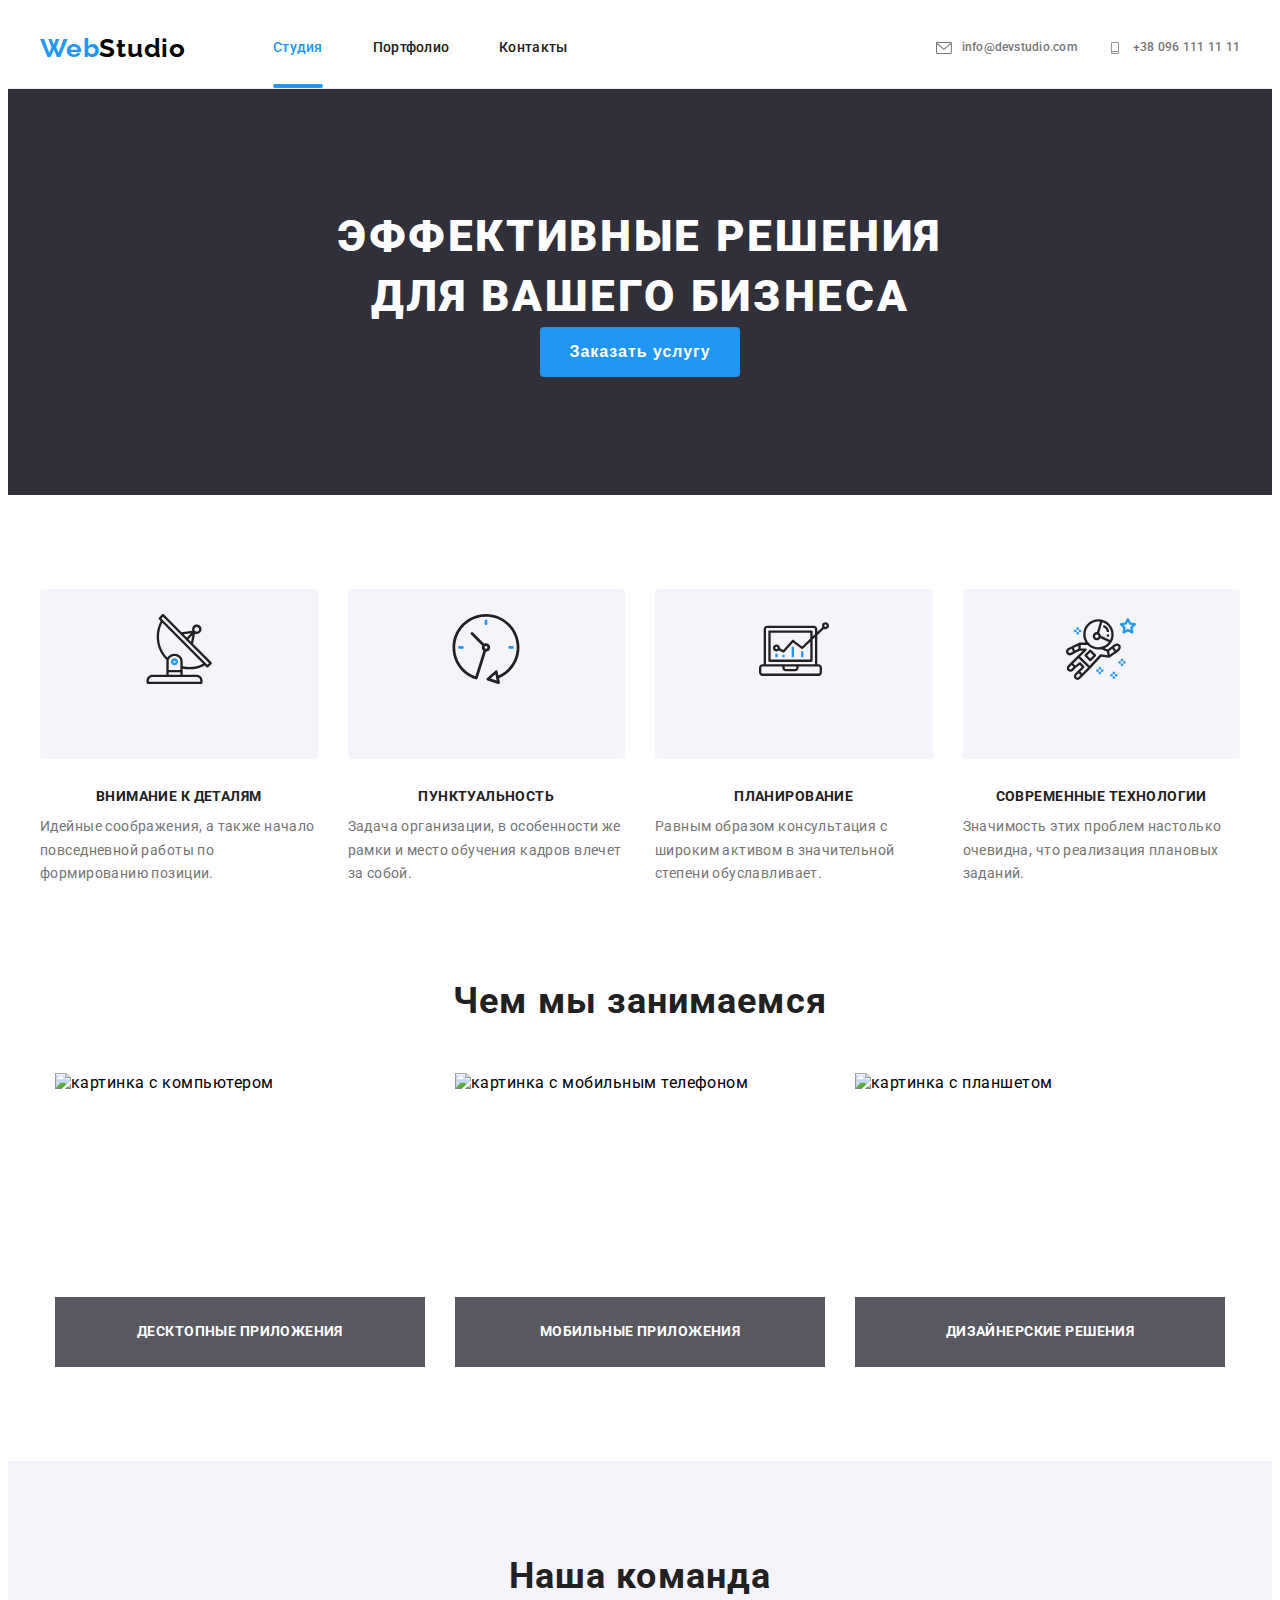
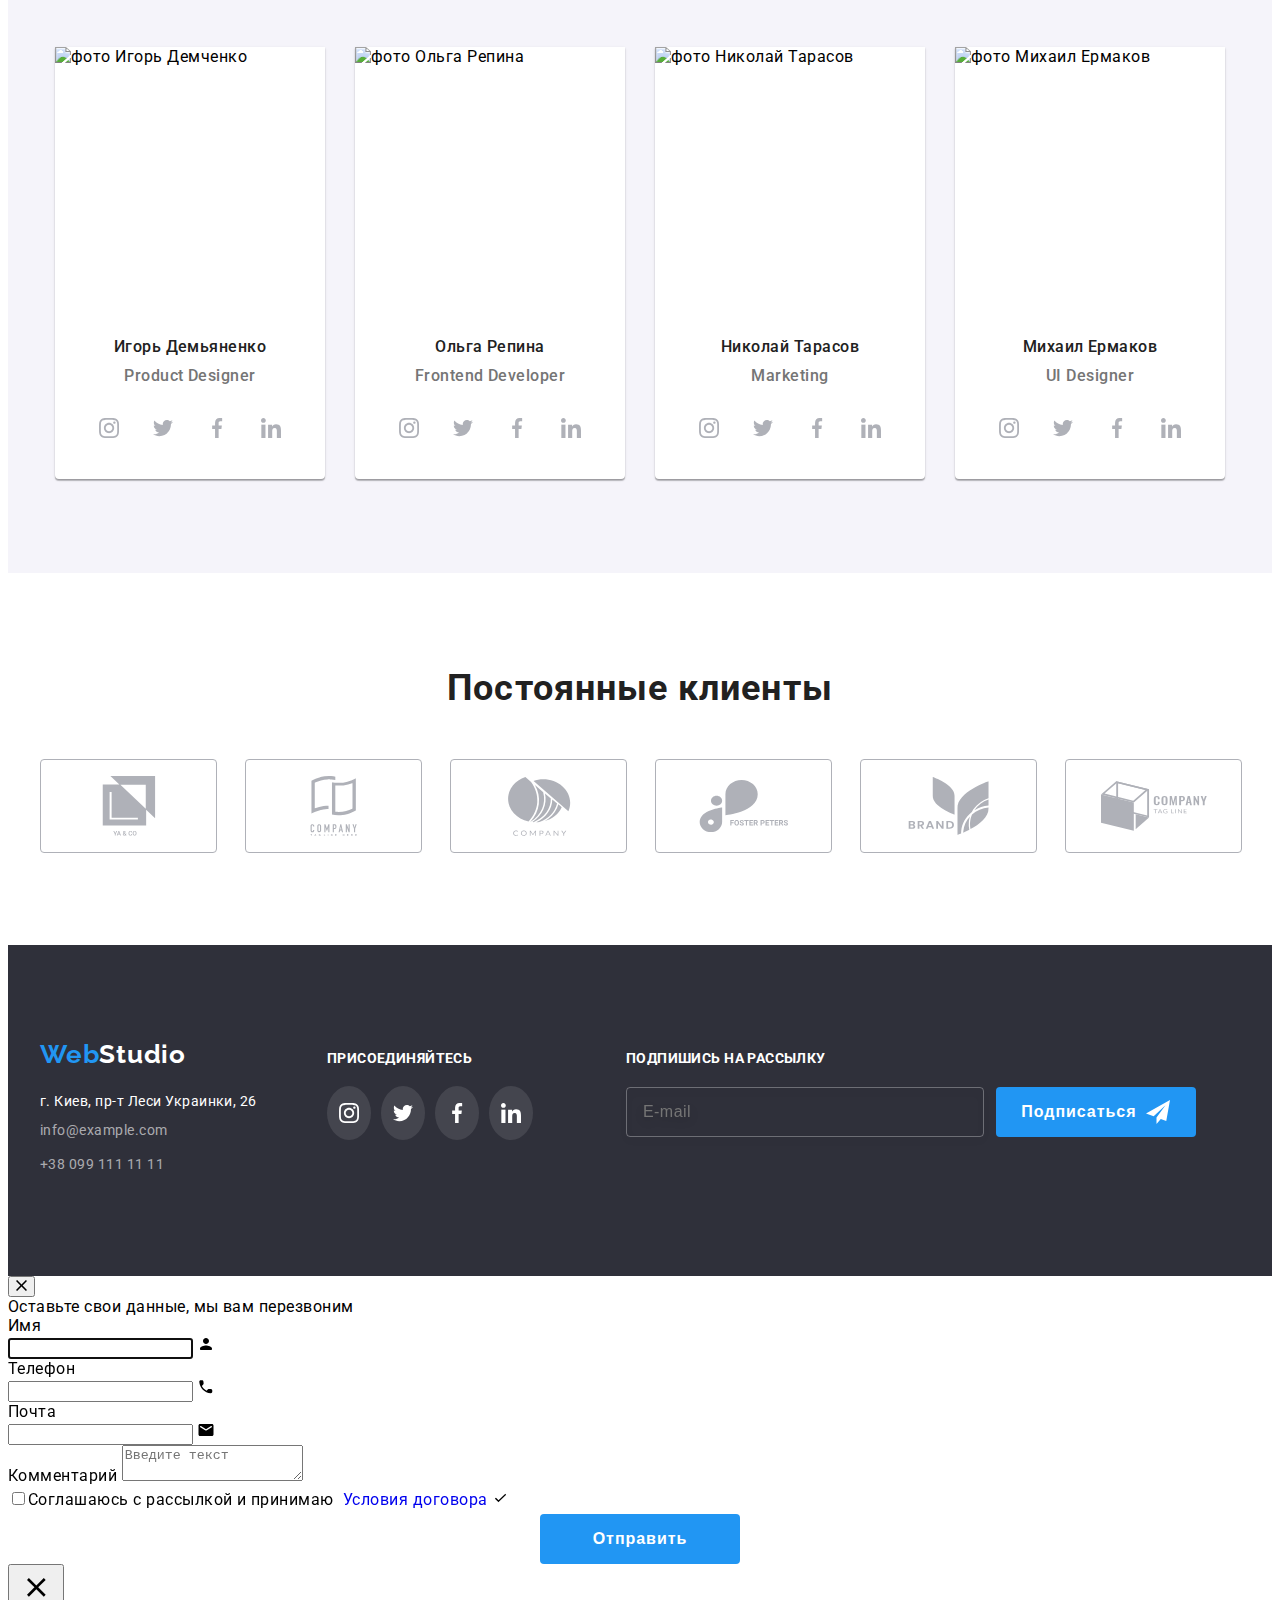
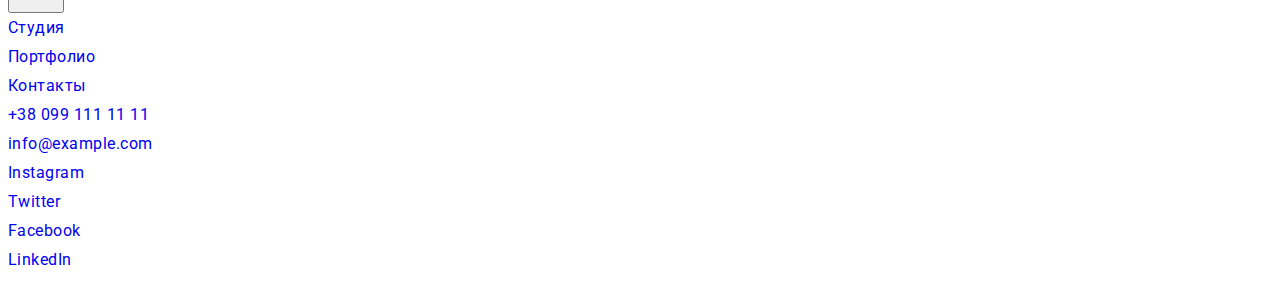
==== commit c0921ff2: "correct footer input length" ====
--- a/index.html
+++ b/index.html
@@ -463,7 +463,8 @@
 
           <label for="mailing" class="mailing-form__lable">Подпишись на рассылку</label>
           <div class="mailing-form___box">
-            <div> <input name="email" type="email" placeholder="E-mail" class="mailing-form__input" id="mailing">
+            <div class="mailing-form__input-wrap"> <input name="email" type="email" placeholder="E-mail"
+                class="mailing-form__input" id="mailing">
             </div>
             <button type="submit" class="button button--mailing-form"> <span>Подписаться</span>
               <svg width="24" height="24" style="margin-left: 10px;">
--- a/css/main.min.css
+++ b/css/main.min.css
@@ -1,2 +1,2 @@
-.nav-style,.social-links,.social-links__item,.social-links__link,.our-clients__list,.client__link,.button--mailing-form,.filter-btn,.projects .card-set{display:flex}.benefits,.our-team,.our-clients,.projects{padding-top:60px;padding-bottom:60px}@media screen and (min-width: 1200px){.benefits,.our-team,.our-clients,.projects{padding-top:94px;padding-bottom:94px}}.header-content,.hero-content,.benefits-content,.our-work-content,.our-team-content,.our-clients-content,.footer-content,.projects-content{max-width:480px;padding:0 15px;margin:0 auto}@media screen and (min-width: 768px) and (max-width: 1199px){.header-content,.hero-content,.benefits-content,.our-work-content,.our-team-content,.our-clients-content,.footer-content,.projects-content{max-width:768px}}@media screen and (min-width: 1200px){.header-content,.hero-content,.benefits-content,.our-work-content,.our-team-content,.our-clients-content,.footer-content,.projects-content{max-width:1200px}}.title--is-hidden,.order-form__checkbox{position:absolute;width:1px;height:1px;margin:-1px;padding:0;overflow:hidden;border:0;clip:rect(0 0 0 0)}h1,h2,h3,h4,p{margin:0 0}img{display:block;max-width:100%}ul{list-style:none;padding:0;margin-top:0;margin-bottom:0}a{display:inline-block;text-decoration:none;padding:5px 0}body{font-family:'Roboto', 'Verdana', 'Tahoma';background-color:#fff;letter-spacing:0.03em}.logo{font-family:Raleway;font-style:normal;font-weight:700;font-size:24px;line-height:1.1666;letter-spacing:0.03em;color:#2196f3;padding:0;width:145px;height:31px}.logo--header-color{color:#000}.logo--footer-color{color:#fff}@media screen and (min-width: 1200px){.logo{font-size:26px;line-height:1.19}}.title{font-weight:700;font-size:28px;line-height:1.17;letter-spacing:0.03em;color:#212121;text-align:center}@media screen and (min-width: 1200px){.title{font-size:36px}}.title--margin{margin-bottom:30px}@media screen and (min-width: 1200px){.title--margin{margin-bottom:50px}}.header{border-bottom:solid 1px #ececec}@media screen and (min-width: 768px){.header-content{display:flex;align-items:center}}.nav-style{height:60px;align-items:center;justify-content:space-between}@media screen and (min-width: 768px){.nav-style{height:80px;align-items:center;justify-content:center}}.mobile-menu-open-btn:hover{fill:#2196f3;cursor:pointer}.mobile-menu-close-btn{display:none}@media screen and (min-width: 768px){.mobile-menu-open-btn{display:none}}.navigation{display:none}@media screen and (min-width: 768px){.navigation{display:flex;margin-left:88px;align-items:baseline;align-self:flex-end}.navigation__item:not(:last-child){margin-right:50px}.navigation__link{color:#212121;font-weight:500;font-size:14px;line-height:1.14;letter-spacing:0.02em;transition-property:color;transition-duration:250ms;transition-timing-function:cubic-bezier(0.4, 0, 0.2, 1)}.navigation__link:hover,.navigation__link:focus{color:#2196f3}}.navigation__item--current{color:#2196f3;padding-bottom:0}.navigation__item--current::after{content:'';display:block;max-width:100%;height:4px;margin-top:28px;background-color:#2196f3;border-radius:2px}.contacts-header{display:none}@media screen and (min-width: 768px){.contacts-header{display:block;align-self:center;margin-left:auto}.contacts-header__link{display:flex;align-items:center;font-weight:500;font-size:12px;line-height:1.16;letter-spacing:0.02em;color:#757575;transition-property:color, background-color, box-shadow;transition-duration:250ms;transition-timing-function:cubic-bezier(0.4, 0, 0.2, 1)}.contacts-header .envelope,.contacts-header .smartphone{margin-right:10px;fill:currentColor}.contacts-header__link:hover,.contacts-header__link:focus{color:#2196f3}}@media screen and (min-width: 768px) and (min-width: 1200px){.contacts-header{display:flex}.contacts-header__item:not(:last-child){margin-right:30px}}.hero{background-color:#2f303a;color:#fff;text-align:center;padding-top:118px;padding-bottom:118px;background-image:linear-gradient(to right, rgba(47,48,58,0.4), rgba(47,48,58,0.4)),url(../images/hero-img.jpg);background-repeat:no-repeat;background-position:center}.hero__heading{max-width:360px;margin:0 auto;font-weight:900;font-size:26px;line-height:1.62;letter-spacing:0.06em;text-transform:uppercase}@media screen and (min-width: 1200px){.hero__heading{max-width:696px;font-size:44px;line-height:1.36}}.button{font-weight:700;font-size:16px;text-align:center;letter-spacing:0.06em;background:#2196f3;color:#fff;width:200px;height:50px;border-radius:4px;border-width:0px;cursor:pointer;transition-property:color background-color box-shadow;transition-duration:250ms;transition-timing-function:cubic-bezier(0.4, 0, 0.2, 1)}.button:hover,.button:focus{box-shadow:0px 3px 1px rgba(0,0,0,0.1),0px 1px 2px rgba(0,0,0,0.08),0px 2px 2px rgba(0,0,0,0.12)}@media screen and (min-width: 768px){.benefits__list{display:flex;flex-wrap:wrap;margin-right:-30px}}@media screen and (min-width: 1200px){.benefits__list{display:flex;flex-wrap:nowrap;margin-right:-30px}}.benefits__item:not(:last-child){margin-bottom:30px}.benefits__icon{height:120px;max-width:450px;margin-bottom:30px;padding-top:25px;padding-bottom:25px;text-align:center;background-color:#f5f4fa;border-radius:4px}.benefits__headings{text-align:center;font-weight:700;font-size:14px;line-height:1.14;letter-spacing:0.03em;text-transform:uppercase;color:#212121}.benefits__text{margin-top:10px;font-size:14px;line-height:1.71;letter-spacing:0.03em;color:#757575}@media screen and (min-width: 768px){.benefits__item{margin-right:30px;flex-basis:calc(100% / 2 - 30px)}.benefits__item:not(:last-child){margin-bottom:0}}@media screen and (min-width: 1200px){.benefits__item{margin-right:30px;margin-bottom:0;flex-basis:calc(100% - 30px)}}.our-work{display:none}@media screen and (min-width: 1200px){.our-work{display:flex;padding-bottom:94px}}@media screen and (min-width: 1200px){.our-work__list{display:flex;margin-right:-30px}.work-sample{margin-right:30px;flex-basis:calc(100% / 3 - 30px)}.work-sample__thumb{position:relative}.work-sample__text{display:flex;position:absolute;bottom:0;align-items:center;justify-content:center;width:100%;height:70px;background:rgba(47,48,58,0.8);font-weight:700;font-size:14px;line-height:1.14;letter-spacing:0.03em;color:#fff;text-transform:uppercase}}.our-team{background-color:#f5f4fa}.our-team__list{margin:-15px}@media screen and (min-width: 768px){.our-team__list{display:flex;justify-content:center;flex-wrap:wrap}}@media screen and (min-width: 1200px){.our-team__list{display:flex;flex-wrap:nowrap}}.team-member{margin:15px;max-width:450px;padding-bottom:24px;background-color:#fff;box-shadow:0px 1px 3px rgba(0,0,0,0.12),0px 1px 1px rgba(0,0,0,0.14),0px 2px 1px rgba(0,0,0,0.2);border-radius:0px 0px 4px 4px}@media screen and (min-width: 768px){.team-member{max-width:354px;flex-basis:calc(100% / 2 - 30px)}}@media screen and (min-width: 1200px){.team-member{max-width:270px}}.team-member__photo-capture{padding-top:30px;padding-bottom:16px;background-color:#fff}.team-member__name{font-weight:500;font-size:16px;line-height:1.19;letter-spacing:0.03em;text-align:center;color:#212121}.team-member__position{margin-top:10px;font-weight:500;font-size:16px;line-height:1.19;letter-spacing:0.03em;text-align:center;color:#757575}.social-links{align-items:center;justify-content:center;border-radius:0px 0px 4px 4px}.social-links__item{align-items:center;justify-content:center}.social-links__item:not(:last-child){margin-right:10px}.social-links__link{align-items:center;justify-content:center;height:44px;width:44px;border-radius:50%;fill:#afb1b8;transition-property:fill, background-color;transition-duration:250ms;transition-timing-function:cubic-bezier(0.4, 0, 0.2, 1)}.social-links__link:hover,.social-links__link:focus{background-color:#2196f3;fill:#fff}.our-clients__list{flex-wrap:wrap;margin:-15px}@media screen and (min-width: 1200px){.our-clients__list{flex-wrap:nowrap}}.client{width:210px;height:92px;margin:15px;flex-basis:calc(100% / 2 - 30px)}@media screen and (min-width: 768px){.client{width:226px;flex-basis:calc(100% / 3 - 30px)}}@media screen and (min-width: 1200px){.client{width:170px}}.client__link{min-width:100%;min-height:100%;padding:0;border:1px solid #afb1b8;border-radius:4px;align-items:center;justify-content:center;fill:#afb1b8;transition-property:fill, border-color;transition-duration:250ms;transition-timing-function:cubic-bezier(0.4, 0, 0.2, 1)}.client__link:hover,.client__link:focus{fill:#2196f3;border-color:#2196f3}.footer{padding:60px 0;background-color:#2f303a;color:#fff}.footer-content{text-align:center}@media screen and (min-width: 1200px){.footer-content{display:flex;align-items:baseline;text-align:left}}@media screen and (min-width: 768px){.footer-logo-social-wrap{display:flex;align-items:baseline;justify-content:space-between;padding-left:76px;padding-right:89px;padding-bottom:60px}}@media screen and (min-width: 1200px){.footer-logo-social-wrap{padding:0}}.address-style{margin-top:20px;font-size:14px;font-style:normal;line-height:1.71}.contact-footer__link{font-size:14px;line-height:1.71;color:rgba(255,255,255,0.6);transition-property:color;transition-duration:250ms;transition-timing-function:cubic-bezier(0.4, 0, 0.2, 1)}.contact-footer__link:hover,.contact-footer__link:focus{color:#2196f3}.footer-social{padding:60px 0}@media screen and (min-width: 768px){.footer-social{padding:0}}@media screen and (min-width: 1200px){.footer-social{padding-left:70px}}.footer-social__text{margin-bottom:20px;font-weight:700;font-size:14px;line-height:16px;letter-spacing:0.03em;text-transform:uppercase}.footer-social--social-links .social-links__link{background:rgba(255,255,255,0.1);fill:#fff}.footer-social--social-links .social-links__link:hover,.footer-social--social-links .social-links__link:focus{background:#2196f3}@media screen and (min-width: 1200px){.footer-form{padding-left:93px}}.mailing-form___box{margin-top:20px}@media screen and (min-width: 1200px){.mailing-form___box{display:flex;align-items:center}}.mailing-form__lable{font-weight:700;font-size:14px;line-height:1.14;letter-spacing:0.03em;text-transform:uppercase}.mailing-form__input{width:450px;height:50px;padding:15px 16px;border:1px solid rgba(255,255,255,0.3);box-sizing:border-box;filter:drop-shadow(0px 4px 4px rgba(0,0,0,0.15));border-radius:4px;background-color:var(--bg-hero-footer-color);color:rgba(255,255,255,0.6);font-size:16px;line-height:1.25;letter-spacing:0.03em}@media screen and (min-width: 1200px){.mailing-form__input{width:358px}}.button--mailing-form{margin-left:auto;margin-right:auto;margin-top:20px;align-items:center;justify-content:center;fill:#fff}@media screen and (min-width: 1200px){.button--mailing-form{margin-top:0;margin-left:12px}}.backdrop.is-hidden{opacity:0;pointer-events:none;visibility:hidden}.backdrop{position:fixed;width:100vw;height:100vh;top:0;left:0;background-color:rgba(0,0,0,0.2);opacity:1;transition:opacity 250ms cubic-bezier(0.4, 0, 0.2, 1)}.modal{position:relative;top:50%;left:50%;transform:translate(-50%, -50%);max-width:450px;padding:40px;background-color:#fff;box-shadow:0px 1px 3px rgba(0,0,0,0.12),0px 1px 1px rgba(0,0,0,0.14),0px 2px 1px rgba(0,0,0,0.2);border-radius:4px}@media screen and (min-width: 1200px){.modal{max-width:528px}}.btn-close{position:fixed;top:8px;right:8px;display:flex;align-items:center;justify-content:center;width:30px;height:30px;border:1px solid rgba(0,0,0,0.1);border-radius:50%;background-color:#fff;fill:#000;transition:fill 250ms cubic-bezier(0.4, 0, 0.2, 1)}.btn-close:hover{cursor:pointer;fill:#2196f3}.order-form__title{margin-bottom:12px;font-weight:700;font-size:20px;line-height:1.15;text-align:center;letter-spacing:0.03em;color:#212121}.order-form__lable{font-size:12px;line-height:1.17;letter-spacing:0.01em;color:#757575}.order-form__input-wrap{position:relative;margin-top:4px;margin-bottom:10px}.order-form__icon{position:absolute;top:50%;left:12px;transform:translateY(-50%)}.order-form__input{width:100%;height:40px;padding-left:42px;border:1px solid rgba(33,33,33,0.2);box-sizing:border-box;border-radius:4px}.order-form__input:focus{border:1px solid #2196f3;outline-color:#2196f3}.order-form__input:focus ~ .order-form__icon{fill:#2196f3}.order-form__comments{width:100%;height:120px;margin-top:4px;margin-bottom:20px;padding:14px 16px;border:1px solid rgba(33,33,33,0.2);border-radius:4px;resize:none}.order-form__comments:focus{outline-color:#2196f3}.order-form__comments::placeholder{font-size:14px;line-height:1.14;letter-spacing:0.01em;color:rgba(117,117,117,0.5)}.order-form__check{position:relative;padding-left:23px;font-size:12px;line-height:1.7;letter-spacing:0.03em}@media screen and (min-width: 1200px){.order-form__check{font-size:14px;line-height:1.7}}.order-form__check-wrap{text-align:center;margin-bottom:30px}.order-form__check-icon{position:absolute;top:50%;left:0;transform:translateY(-50%);width:16px;height:15px;border:2px solid #000;border-radius:2px;fill:#fff}.order-form__checkbox:checked ~ .order-form__check-icon{background-color:#2196f3}.order-form__checkbox:focus ~ .order-form__check-icon{box-shadow:0 0 0 0.1em #000}.condition-link{color:#2196f3}.condition-link:focus{outline-color:#2196f3}.filter-btn{justify-content:center;flex-wrap:wrap;justify-content:start;margin:-8px -8px -8px;margin-bottom:40px}.filter-btn__item{margin:8px}.filter-btn__item:not(:last-child){margin-right:8px}@media screen and (min-width: 768px){.filter-btn{justify-content:center}}.filter-btn--button{width:100%;padding:6px 22px;color:#212121;background-color:#f5f4fa;font-weight:500;font-size:16px;line-height:1.625;letter-spacing:0.03em}.filter-btn--button:hover,.filter-btn--button:focus{color:#fff;background-color:#2196f3}.projects .card-set{align-content:start;flex-wrap:wrap;margin:-15px}.product{margin:15px;width:450px;border:1px solid #eeeeee;transition-property:box-shadow;transition-duration:250ms;transition-timing-function:cubic-bezier(0.4, 0, 0.2, 1)}@media screen and (min-width: 768px){.product{width:354px}}@media screen and (min-width: 1200px){.product{width:370px}}.product:focus,.product:hover{box-shadow:0px 1px 1px rgba(0,0,0,0.12),0px 4px 4px rgba(0,0,0,0.06),1px 4px 6px rgba(0,0,0,0.16)}.product__link{padding:0;height:100%}.product__thumb{position:relative;overflow:hidden}.product__overlay{position:absolute;width:100%;height:100%;bottom:0;left:0;padding:63px 24px;color:#fff;font-size:18px;line-height:1.55;letter-spacing:0.03em;background-color:rgba(33,150,243,0.9);transform:translateY(100%);transition-property:transform;transition-duration:250ms;transition-timing-function:cubic-bezier(0.4, 0, 0.2, 1)}.product__link:focus .product__overlay,.product:hover .product__overlay{transform:translateY(0%)}.product__caption{font-weight:700;font-size:18px;line-height:2;letter-spacing:0.06em;color:#212121}.product__text{margin-top:4px;font-size:16px;line-height:1.87;letter-spacing:0.03em;color:#757575}.product__descrp{padding:20px 24px;border-left:1px solid #eeeeee;border-bottom:1px solid #eeeeee;border-right:1px solid #eeeeee}.mobile-menu{position:fixed;top:0;left:0;height:100vh;width:100vw;padding:48px 40px;background-color:#fff}.mobile-menu__nav{position:relative;margin-bottom:302px}.mobile-menu__btn-close{position:fixed;top:10px;right:10px;width:40px;height:40px;display:flex;align-items:center;justify-content:center;border-style:none;background-color:inherit}.mobile-menu__btn-close:hover,.mobile-menu__btn-close:focus{fill:#2196f3}.mobile-menu__item:not(:last-child){margin-bottom:32px}.mobile-menu__link{color:#212121;font-weight:500;font-size:40px;line-height:1.175;letter-spacing:0.02em}.mobile-menu__link:hover,.mobile-menu__link:focus{color:#2196f3}.mobile-menu-contacts-list__link--phone{font-weight:500;font-size:34px;line-height:1.176;letter-spacing:0.02em;color:#2196f3}.mobile-menu-contacts-list__link--email{font-weight:500;font-size:24px;line-height:1.166;letter-spacing:0.02em;color:#757575}.social-links-mini{display:flex;justify-content:center}.social-links-mini__item:not(:last-child){margin-right:20px}.social-links-mini__link{font-weight:500;font-size:18px;line-height:1.22px;letter-spacing:0.02em;color:#2196f3}
+.nav-style,.social-links,.social-links__item,.social-links__link,.our-clients__list,.client__link,.button--mailing-form,.filter-btn,.projects .card-set{display:flex}.benefits,.our-team,.our-clients,.footer,.projects{padding-top:60px;padding-bottom:60px}@media screen and (min-width: 1200px){.benefits,.our-team,.our-clients,.footer,.projects{padding-top:94px;padding-bottom:94px}}.header-content,.hero-content,.benefits-content,.our-work-content,.our-team-content,.our-clients-content,.footer-content,.projects-content{max-width:480px;padding:0 15px;margin:0 auto}@media screen and (min-width: 768px) and (max-width: 1199px){.header-content,.hero-content,.benefits-content,.our-work-content,.our-team-content,.our-clients-content,.footer-content,.projects-content{max-width:768px}}@media screen and (min-width: 1200px){.header-content,.hero-content,.benefits-content,.our-work-content,.our-team-content,.our-clients-content,.footer-content,.projects-content{max-width:1200px}}.title--is-hidden{position:absolute;width:1px;height:1px;margin:-1px;padding:0;overflow:hidden;border:0;clip:rect(0 0 0 0)}h1,h2,h3,h4,p{margin:0 0}img{display:block;max-width:100%}ul{list-style:none;padding:0;margin-top:0;margin-bottom:0}a{display:inline-block;text-decoration:none;padding:5px 0}body{font-family:'Roboto', 'Verdana', 'Tahoma';background-color:#fff;letter-spacing:0.03em}.logo{font-family:Raleway;font-style:normal;font-weight:700;font-size:24px;line-height:1.1666;letter-spacing:0.03em;color:#2196f3;padding:0;width:145px;height:31px}.logo--header-color{color:#000}.logo--footer-color{color:#fff}@media screen and (min-width: 1200px){.logo{font-size:26px;line-height:1.19}}.title{font-weight:700;font-size:28px;line-height:1.17;letter-spacing:0.03em;color:#212121;text-align:center}@media screen and (min-width: 1200px){.title{font-size:36px}}.title--margin{margin-bottom:30px}@media screen and (min-width: 1200px){.title--margin{margin-bottom:50px}}.header{border-bottom:solid 1px #ececec}@media screen and (min-width: 768px){.header-content{display:flex;align-items:center}}.nav-style{height:60px;align-items:center;justify-content:space-between}@media screen and (min-width: 768px){.nav-style{height:80px;align-items:center;justify-content:center}}.mobile-menu-open-btn:hover{fill:#2196f3;cursor:pointer}.mobile-menu-close-btn{display:none}@media screen and (min-width: 768px){.mobile-menu-open-btn{display:none}}.navigation{display:none}@media screen and (min-width: 768px){.navigation{display:flex;margin-left:88px;align-items:baseline;align-self:flex-end}.navigation__item:not(:last-child){margin-right:50px}.navigation__link{color:#212121;font-weight:500;font-size:14px;line-height:1.14;letter-spacing:0.02em;transition-property:color;transition-duration:250ms;transition-timing-function:cubic-bezier(0.4, 0, 0.2, 1)}.navigation__link:hover,.navigation__link:focus{color:#2196f3}}.navigation__item--current{color:#2196f3;padding-bottom:0}.navigation__item--current::after{content:'';display:block;max-width:100%;height:4px;margin-top:28px;background-color:#2196f3;border-radius:2px}.contacts-header{display:none}@media screen and (min-width: 768px){.contacts-header{display:block;align-self:center;margin-left:auto}.contacts-header__link{display:flex;align-items:center;font-weight:500;font-size:12px;line-height:1.16;letter-spacing:0.02em;color:#757575;transition-property:color, background-color, box-shadow;transition-duration:250ms;transition-timing-function:cubic-bezier(0.4, 0, 0.2, 1)}.contacts-header .envelope,.contacts-header .smartphone{margin-right:10px;fill:currentColor}.contacts-header__link:hover,.contacts-header__link:focus{color:#2196f3}}@media screen and (min-width: 768px) and (min-width: 1200px){.contacts-header{display:flex}.contacts-header__item:not(:last-child){margin-right:30px}}.hero{background-color:#2f303a;color:#fff;text-align:center;padding-top:118px;padding-bottom:118px;background-image:linear-gradient(to right, rgba(47,48,58,0.4), rgba(47,48,58,0.4)),url(../images/hero-img.jpg);background-repeat:no-repeat;background-position:center}.hero__heading{max-width:360px;margin:0 auto;font-weight:900;font-size:26px;line-height:1.62;letter-spacing:0.06em;text-transform:uppercase}@media screen and (min-width: 1200px){.hero__heading{max-width:696px;font-size:44px;line-height:1.36}}.button{font-weight:700;font-size:16px;text-align:center;letter-spacing:0.06em;background:#2196f3;color:#fff;width:200px;height:50px;border-radius:4px;border-width:0px;cursor:pointer;transition-property:color background-color box-shadow;transition-duration:250ms;transition-timing-function:cubic-bezier(0.4, 0, 0.2, 1)}.button:hover,.button:focus{box-shadow:0px 3px 1px rgba(0,0,0,0.1),0px 1px 2px rgba(0,0,0,0.08),0px 2px 2px rgba(0,0,0,0.12)}@media screen and (min-width: 768px){.benefits__list{display:flex;flex-wrap:wrap;margin-right:-30px}}@media screen and (min-width: 1200px){.benefits__list{display:flex;flex-wrap:nowrap;margin-right:-30px}}.benefits__item:not(:last-child){margin-bottom:30px}.benefits__icon{height:120px;max-width:450px;margin-bottom:30px;padding-top:25px;padding-bottom:25px;text-align:center;background-color:#f5f4fa;border-radius:4px}.benefits__headings{text-align:center;font-weight:700;font-size:14px;line-height:1.14;letter-spacing:0.03em;text-transform:uppercase;color:#212121}.benefits__text{margin-top:10px;font-size:14px;line-height:1.71;letter-spacing:0.03em;color:#757575}@media screen and (min-width: 768px){.benefits__item{margin-right:30px;flex-basis:calc(100% / 2 - 30px)}.benefits__item:not(:last-child){margin-bottom:0}}@media screen and (min-width: 1200px){.benefits__item{margin-right:30px;margin-bottom:0;flex-basis:calc(100% - 30px)}}.our-work{display:none}@media screen and (min-width: 1200px){.our-work{display:flex;padding-bottom:94px}}@media screen and (min-width: 1200px){.our-work__list{display:flex;margin-right:-30px}.work-sample{margin-right:30px;flex-basis:calc(100% / 3 - 30px)}.work-sample__thumb{position:relative}.work-sample__text{display:flex;position:absolute;bottom:0;align-items:center;justify-content:center;width:100%;height:70px;background:rgba(47,48,58,0.8);font-weight:700;font-size:14px;line-height:1.14;letter-spacing:0.03em;color:#fff;text-transform:uppercase}}.our-team{background-color:#f5f4fa}.our-team__list{margin:-15px}@media screen and (min-width: 768px){.our-team__list{display:flex;justify-content:center;flex-wrap:wrap}}@media screen and (min-width: 1200px){.our-team__list{display:flex;flex-wrap:nowrap}}.team-member{margin:15px;max-width:450px;padding-bottom:24px;background-color:#fff;box-shadow:0px 1px 3px rgba(0,0,0,0.12),0px 1px 1px rgba(0,0,0,0.14),0px 2px 1px rgba(0,0,0,0.2);border-radius:0px 0px 4px 4px}@media screen and (min-width: 768px){.team-member{max-width:354px;flex-basis:calc(100% / 2 - 30px)}}@media screen and (min-width: 1200px){.team-member{max-width:270px}}.team-member__photo-capture{padding-top:30px;padding-bottom:16px;background-color:#fff}.team-member__name{font-weight:500;font-size:16px;line-height:1.19;letter-spacing:0.03em;text-align:center;color:#212121}.team-member__position{margin-top:10px;font-weight:500;font-size:16px;line-height:1.19;letter-spacing:0.03em;text-align:center;color:#757575}.social-links{align-items:center;justify-content:center;border-radius:0px 0px 4px 4px}.social-links__item{align-items:center;justify-content:center}.social-links__item:not(:last-child){margin-right:10px}.social-links__link{align-items:center;justify-content:center;height:44px;width:44px;border-radius:50%;fill:#afb1b8;transition-property:fill, background-color;transition-duration:250ms;transition-timing-function:cubic-bezier(0.4, 0, 0.2, 1)}.social-links__link:hover,.social-links__link:focus{background-color:#2196f3;fill:#fff}.our-clients__list{flex-wrap:wrap;margin:-15px}@media screen and (min-width: 1200px){.our-clients__list{flex-wrap:nowrap}}.client{width:210px;height:92px;margin:15px;flex-basis:calc(100% / 2 - 30px)}@media screen and (min-width: 768px){.client{width:226px;flex-basis:calc(100% / 3 - 30px)}}@media screen and (min-width: 1200px){.client{width:170px}}.client__link{min-width:100%;min-height:100%;padding:0;border:1px solid #afb1b8;border-radius:4px;align-items:center;justify-content:center;fill:#afb1b8;transition-property:fill, border-color;transition-duration:250ms;transition-timing-function:cubic-bezier(0.4, 0, 0.2, 1)}.client__link:hover,.client__link:focus{fill:#2196f3;border-color:#2196f3}.footer{background-color:#2f303a;color:#fff}.footer-content{text-align:center}@media screen and (min-width: 1200px){.footer-content{display:flex;align-items:baseline;text-align:left}}@media screen and (min-width: 768px){.footer-logo-social-wrap{display:flex;align-items:baseline;justify-content:space-between;padding-left:76px;padding-right:89px;padding-bottom:60px}}@media screen and (min-width: 1200px){.footer-logo-social-wrap{padding:0}}.address-style{margin-top:20px;font-size:14px;font-style:normal;line-height:1.71}.contact-footer__link{font-size:14px;line-height:1.71;color:rgba(255,255,255,0.6);transition-property:color;transition-duration:250ms;transition-timing-function:cubic-bezier(0.4, 0, 0.2, 1)}.contact-footer__link:hover,.contact-footer__link:focus{color:#2196f3}.footer-social{padding:60px 0}@media screen and (min-width: 768px){.footer-social{padding:0}}@media screen and (min-width: 1200px){.footer-social{padding-left:70px}}.footer-social__text{margin-bottom:20px;font-weight:700;font-size:14px;line-height:16px;letter-spacing:0.03em;text-transform:uppercase}.footer-social--social-links .social-links__link{background:rgba(255,255,255,0.1);fill:#fff}.footer-social--social-links .social-links__link:hover,.footer-social--social-links .social-links__link:focus{background:#2196f3}@media screen and (min-width: 1200px){.footer-form{padding-left:93px}}.mailing-form___box{margin-top:20px}@media screen and (min-width: 1200px){.mailing-form___box{display:flex;align-items:center}}.mailing-form__lable{font-weight:700;font-size:14px;line-height:1.14;letter-spacing:0.03em;text-transform:uppercase}.mailing-form__input-wrap{max-width:450px}@media screen and (min-width: 768px) and (max-width: 1199px){.mailing-form__input-wrap{margin:0 auto}}@media screen and (min-width: 1200px){.mailing-form__input-wrap{width:358px}}.mailing-form__input{width:100%;height:50px;padding:15px 16px;border:1px solid rgba(255,255,255,0.3);box-sizing:border-box;filter:drop-shadow(0px 4px 4px rgba(0,0,0,0.15));border-radius:4px;background-color:var(--bg-hero-footer-color);color:rgba(255,255,255,0.6);font-size:16px;line-height:1.25;letter-spacing:0.03em}.button--mailing-form{margin-left:auto;margin-right:auto;margin-top:20px;align-items:center;justify-content:center;fill:#fff}@media screen and (min-width: 1200px){.button--mailing-form{margin-top:0;margin-left:12px}}.filter-btn{justify-content:center;flex-wrap:wrap;justify-content:start;margin:-8px -8px -8px;margin-bottom:40px}.filter-btn__item{margin:8px}.filter-btn__item:not(:last-child){margin-right:8px}@media screen and (min-width: 768px){.filter-btn{justify-content:center}}.filter-btn--button{width:100%;padding:6px 22px;color:#212121;background-color:#f5f4fa;font-weight:500;font-size:16px;line-height:1.625;letter-spacing:0.03em}.filter-btn--button:hover,.filter-btn--button:focus{color:#fff;background-color:#2196f3}.projects .card-set{align-content:start;flex-wrap:wrap;margin:-15px}.product{margin:15px;width:450px;border:1px solid #eeeeee;transition-property:box-shadow;transition-duration:250ms;transition-timing-function:cubic-bezier(0.4, 0, 0.2, 1)}@media screen and (min-width: 768px){.product{width:354px}}@media screen and (min-width: 1200px){.product{width:370px}}.product:focus,.product:hover{box-shadow:0px 1px 1px rgba(0,0,0,0.12),0px 4px 4px rgba(0,0,0,0.06),1px 4px 6px rgba(0,0,0,0.16)}.product__link{padding:0;height:100%}.product__thumb{position:relative;overflow:hidden}.product__overlay{position:absolute;width:100%;height:100%;bottom:0;left:0;padding:63px 24px;color:#fff;font-size:18px;line-height:1.55;letter-spacing:0.03em;background-color:rgba(33,150,243,0.9);transform:translateY(100%);transition-property:transform;transition-duration:250ms;transition-timing-function:cubic-bezier(0.4, 0, 0.2, 1)}.product__link:focus .product__overlay,.product:hover .product__overlay{transform:translateY(0%)}.product__caption{font-weight:700;font-size:18px;line-height:2;letter-spacing:0.06em;color:#212121}.product__text{margin-top:4px;font-size:16px;line-height:1.87;letter-spacing:0.03em;color:#757575}.product__descrp{padding:20px 24px;border-left:1px solid #eeeeee;border-bottom:1px solid #eeeeee;border-right:1px solid #eeeeee}
 /*# sourceMappingURL=main.min.css.map */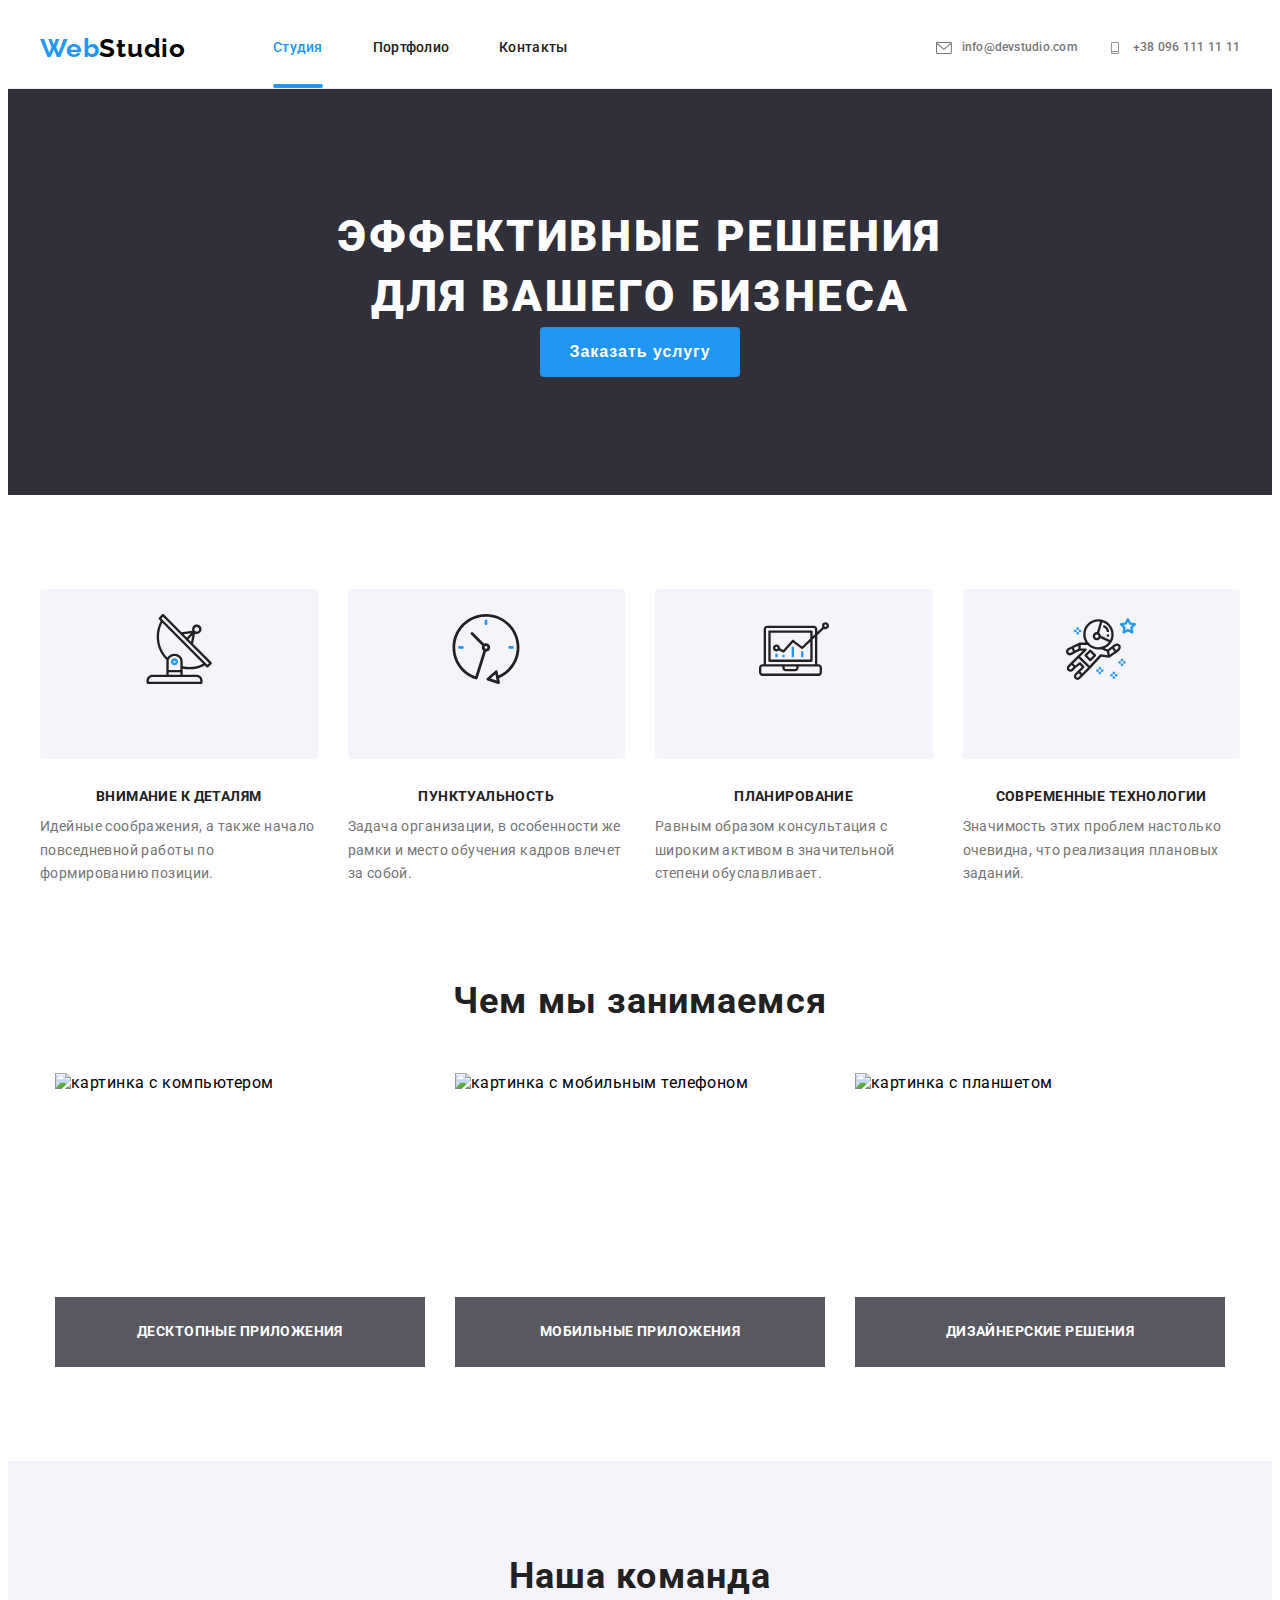
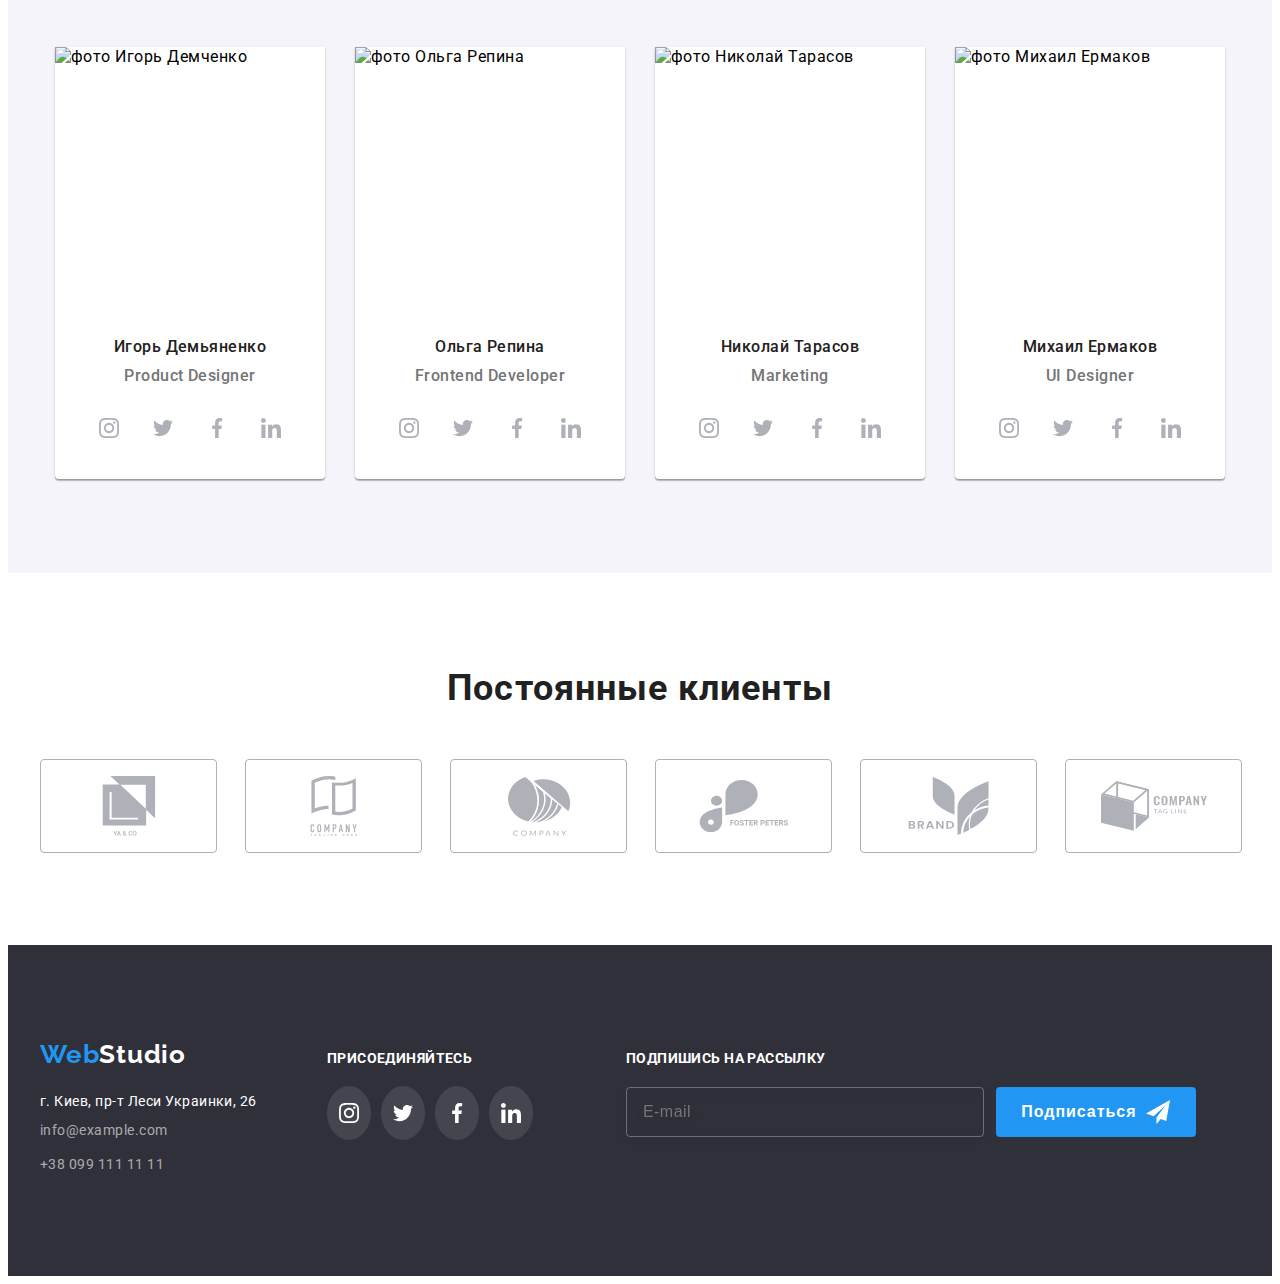
==== commit b3da281b: "add adaptive for mobile menu" ====
--- a/index.html
+++ b/index.html
@@ -37,7 +37,8 @@
           </li>
 
         </ul>
-        <svg width="40" height="40" class="mobile-menu-open-btn">
+        <svg width="40" height="40" class="mobile-menu-open-btn js-open-menu" aria-expanded="false"
+          aria-controls="mobile-menu">
           <use href="./images/icons.svg#mob_menu"></use>
         </svg>
         <svg width="40" height="40" class="mobile-menu-close-btn">
@@ -493,7 +494,7 @@
 
         <label class="order-form__lable">Имя
           <div class="order-form__input-wrap">
-            <input type="text" name="order-name" class="order-form__input" autofocus>
+            <input type="text" name="order-name" class="order-form__input">
             <svg class="order-form__icon" width="18" height="18">
               <use href="./images/icons.svg#person-black"></use>
             </svg>
@@ -546,71 +547,75 @@
   </div>
 
   <!-- ...............MOBILE MENU........... -->
-  <div class="mobile-menu">
-    <button class="mobile-menu__btn-close">
+  <div class="mobile-menu js-menu-container" id="mobile-menu">
+    <button class="mobile-menu__btn-close js-close-menu">
       <svg width="40" height="40">
         <use href="./images/icons.svg#mob_close"></use>
       </svg>
     </button>
 
-    <nav class="mobile-menu__nav">
-      <ul class="mobile-menu__list">
-        <li class="mobile-menu__item">
-          <a href="./" class="mobile-menu__link">
-            Студия
+    <div class="mobile-menu__nav-wrapper">
+      <nav class="mobile-menu__nav">
+        <ul class="mobile-menu__list">
+          <li class="mobile-menu__item">
+            <a href="./" class="mobile-menu__link mobile-menu__link--current">
+              Студия
+            </a>
+          </li>
+          <li class="mobile-menu__item">
+            <a href="./portfolio.html" class="mobile-menu__link">
+              Портфолио
+            </a>
+          </li>
+          <li class="mobile-menu__item">
+            <a href="#" class="mobile-menu__link">
+              Контакты
+            </a>
+          </li>
+        </ul>
+      </nav>
+    </div>
+
+    <div class="mobile-menu__contacts-wrapper">
+      <ul class="mobile-menu-contacts-list">
+        <li class="mobile-menu-contacts-list__item">
+          <a class="mobile-menu-contacts-list__link mobile-menu-contacts-list__link--phone" href="tel:+380991111111">+38
+            099 111 11 11</a>
+        </li>
+        <li class="mobile-menu-contacts-list__item">
+          <a class="mobile-menu-contacts-list__link mobile-menu-contacts-list__link--email"
+            href="mailto:info@example.com">info@example.com</a>
+        </li>
+
+      </ul>
+
+
+      <ul class="social-links-mini ">
+        <li class="social-links-mini__item">
+          <a class="social-links-mini__link mobile-menu--social-links" href="instagram.com">
+            Instagram
           </a>
         </li>
-        <li class="mobile-menu__item">
-          <a href="./portfolio.html" class="mobile-menu__link">
-            Портфолио
+
+        <li class="social-links-mini__item">
+          <a class="social-links-mini__link mobile-menu--social-links" href="twitter.com">
+            Twitter
           </a>
         </li>
-        <li class="mobile-menu__item">
-          <a href="#" class="mobile-menu__link">
-            Контакты
+
+        <li class="social-links-mini__item">
+          <a class="social-links-mini__link mobile-menu--social-links" href="fb.com">
+            Facebook
           </a>
         </li>
+
+        <li class="social-links-mini__item">
+          <a class="social-links-mini__link mobile-menu--social-links" href="linkedin.com">
+            LinkedIn
+          </a>
+        </li>
       </ul>
-    </nav>
-
-    <ul class="mobile-menu-contacts-list">
-      <li class="mobile-menu-contacts-list__item">
-        <a class="mobile-menu-contacts-list__link mobile-menu-contacts-list__link--phone" href="tel:+380991111111">+38
-          099 111 11 11</a>
-      </li>
-      <li class="mobile-menu-contacts-list__item">
-        <a class="mobile-menu-contacts-list__link mobile-menu-contacts-list__link--email"
-          href="mailto:info@example.com">info@example.com</a>
-      </li>
-
-    </ul>
-
-
-    <ul class="social-links-mini ">
-      <li class="social-links-mini__item">
-        <a class="social-links-mini__link mobile-menu--social-links" href="instagram.com">
-          Instagram
-        </a>
-      </li>
-
-      <li class="social-links-mini__item">
-        <a class="social-links-mini__link mobile-menu--social-links" href="twitter.com">
-          Twitter
-        </a>
-      </li>
-
-      <li class="social-links-mini__item">
-        <a class="social-links-mini__link mobile-menu--social-links" href="fb.com">
-          Facebook
-        </a>
-      </li>
-
-      <li class="social-links-mini__item">
-        <a class="social-links-mini__link mobile-menu--social-links" href="linkedin.com">
-          LinkedIn
-        </a>
-      </li>
-    </ul>
+    </div>
 
   </div>
   <script src="./js/modal.js"></script>
--- a/css/main.min.css
+++ b/css/main.min.css
@@ -1,2 +1,2 @@
-.nav-style,.social-links,.social-links__item,.social-links__link,.our-clients__list,.client__link,.button--mailing-form,.filter-btn,.projects .card-set{display:flex}.benefits,.our-team,.our-clients,.footer,.projects{padding-top:60px;padding-bottom:60px}@media screen and (min-width: 1200px){.benefits,.our-team,.our-clients,.footer,.projects{padding-top:94px;padding-bottom:94px}}.header-content,.hero-content,.benefits-content,.our-work-content,.our-team-content,.our-clients-content,.footer-content,.projects-content{max-width:480px;padding:0 15px;margin:0 auto}@media screen and (min-width: 768px) and (max-width: 1199px){.header-content,.hero-content,.benefits-content,.our-work-content,.our-team-content,.our-clients-content,.footer-content,.projects-content{max-width:768px}}@media screen and (min-width: 1200px){.header-content,.hero-content,.benefits-content,.our-work-content,.our-team-content,.our-clients-content,.footer-content,.projects-content{max-width:1200px}}.title--is-hidden{position:absolute;width:1px;height:1px;margin:-1px;padding:0;overflow:hidden;border:0;clip:rect(0 0 0 0)}h1,h2,h3,h4,p{margin:0 0}img{display:block;max-width:100%}ul{list-style:none;padding:0;margin-top:0;margin-bottom:0}a{display:inline-block;text-decoration:none;padding:5px 0}body{font-family:'Roboto', 'Verdana', 'Tahoma';background-color:#fff;letter-spacing:0.03em}.logo{font-family:Raleway;font-style:normal;font-weight:700;font-size:24px;line-height:1.1666;letter-spacing:0.03em;color:#2196f3;padding:0;width:145px;height:31px}.logo--header-color{color:#000}.logo--footer-color{color:#fff}@media screen and (min-width: 1200px){.logo{font-size:26px;line-height:1.19}}.title{font-weight:700;font-size:28px;line-height:1.17;letter-spacing:0.03em;color:#212121;text-align:center}@media screen and (min-width: 1200px){.title{font-size:36px}}.title--margin{margin-bottom:30px}@media screen and (min-width: 1200px){.title--margin{margin-bottom:50px}}.header{border-bottom:solid 1px #ececec}@media screen and (min-width: 768px){.header-content{display:flex;align-items:center}}.nav-style{height:60px;align-items:center;justify-content:space-between}@media screen and (min-width: 768px){.nav-style{height:80px;align-items:center;justify-content:center}}.mobile-menu-open-btn:hover{fill:#2196f3;cursor:pointer}.mobile-menu-close-btn{display:none}@media screen and (min-width: 768px){.mobile-menu-open-btn{display:none}}.navigation{display:none}@media screen and (min-width: 768px){.navigation{display:flex;margin-left:88px;align-items:baseline;align-self:flex-end}.navigation__item:not(:last-child){margin-right:50px}.navigation__link{color:#212121;font-weight:500;font-size:14px;line-height:1.14;letter-spacing:0.02em;transition-property:color;transition-duration:250ms;transition-timing-function:cubic-bezier(0.4, 0, 0.2, 1)}.navigation__link:hover,.navigation__link:focus{color:#2196f3}}.navigation__item--current{color:#2196f3;padding-bottom:0}.navigation__item--current::after{content:'';display:block;max-width:100%;height:4px;margin-top:28px;background-color:#2196f3;border-radius:2px}.contacts-header{display:none}@media screen and (min-width: 768px){.contacts-header{display:block;align-self:center;margin-left:auto}.contacts-header__link{display:flex;align-items:center;font-weight:500;font-size:12px;line-height:1.16;letter-spacing:0.02em;color:#757575;transition-property:color, background-color, box-shadow;transition-duration:250ms;transition-timing-function:cubic-bezier(0.4, 0, 0.2, 1)}.contacts-header .envelope,.contacts-header .smartphone{margin-right:10px;fill:currentColor}.contacts-header__link:hover,.contacts-header__link:focus{color:#2196f3}}@media screen and (min-width: 768px) and (min-width: 1200px){.contacts-header{display:flex}.contacts-header__item:not(:last-child){margin-right:30px}}.hero{background-color:#2f303a;color:#fff;text-align:center;padding-top:118px;padding-bottom:118px;background-image:linear-gradient(to right, rgba(47,48,58,0.4), rgba(47,48,58,0.4)),url(../images/hero-img.jpg);background-repeat:no-repeat;background-position:center}.hero__heading{max-width:360px;margin:0 auto;font-weight:900;font-size:26px;line-height:1.62;letter-spacing:0.06em;text-transform:uppercase}@media screen and (min-width: 1200px){.hero__heading{max-width:696px;font-size:44px;line-height:1.36}}.button{font-weight:700;font-size:16px;text-align:center;letter-spacing:0.06em;background:#2196f3;color:#fff;width:200px;height:50px;border-radius:4px;border-width:0px;cursor:pointer;transition-property:color background-color box-shadow;transition-duration:250ms;transition-timing-function:cubic-bezier(0.4, 0, 0.2, 1)}.button:hover,.button:focus{box-shadow:0px 3px 1px rgba(0,0,0,0.1),0px 1px 2px rgba(0,0,0,0.08),0px 2px 2px rgba(0,0,0,0.12)}@media screen and (min-width: 768px){.benefits__list{display:flex;flex-wrap:wrap;margin-right:-30px}}@media screen and (min-width: 1200px){.benefits__list{display:flex;flex-wrap:nowrap;margin-right:-30px}}.benefits__item:not(:last-child){margin-bottom:30px}.benefits__icon{height:120px;max-width:450px;margin-bottom:30px;padding-top:25px;padding-bottom:25px;text-align:center;background-color:#f5f4fa;border-radius:4px}.benefits__headings{text-align:center;font-weight:700;font-size:14px;line-height:1.14;letter-spacing:0.03em;text-transform:uppercase;color:#212121}.benefits__text{margin-top:10px;font-size:14px;line-height:1.71;letter-spacing:0.03em;color:#757575}@media screen and (min-width: 768px){.benefits__item{margin-right:30px;flex-basis:calc(100% / 2 - 30px)}.benefits__item:not(:last-child){margin-bottom:0}}@media screen and (min-width: 1200px){.benefits__item{margin-right:30px;margin-bottom:0;flex-basis:calc(100% - 30px)}}.our-work{display:none}@media screen and (min-width: 1200px){.our-work{display:flex;padding-bottom:94px}}@media screen and (min-width: 1200px){.our-work__list{display:flex;margin-right:-30px}.work-sample{margin-right:30px;flex-basis:calc(100% / 3 - 30px)}.work-sample__thumb{position:relative}.work-sample__text{display:flex;position:absolute;bottom:0;align-items:center;justify-content:center;width:100%;height:70px;background:rgba(47,48,58,0.8);font-weight:700;font-size:14px;line-height:1.14;letter-spacing:0.03em;color:#fff;text-transform:uppercase}}.our-team{background-color:#f5f4fa}.our-team__list{margin:-15px}@media screen and (min-width: 768px){.our-team__list{display:flex;justify-content:center;flex-wrap:wrap}}@media screen and (min-width: 1200px){.our-team__list{display:flex;flex-wrap:nowrap}}.team-member{margin:15px;max-width:450px;padding-bottom:24px;background-color:#fff;box-shadow:0px 1px 3px rgba(0,0,0,0.12),0px 1px 1px rgba(0,0,0,0.14),0px 2px 1px rgba(0,0,0,0.2);border-radius:0px 0px 4px 4px}@media screen and (min-width: 768px){.team-member{max-width:354px;flex-basis:calc(100% / 2 - 30px)}}@media screen and (min-width: 1200px){.team-member{max-width:270px}}.team-member__photo-capture{padding-top:30px;padding-bottom:16px;background-color:#fff}.team-member__name{font-weight:500;font-size:16px;line-height:1.19;letter-spacing:0.03em;text-align:center;color:#212121}.team-member__position{margin-top:10px;font-weight:500;font-size:16px;line-height:1.19;letter-spacing:0.03em;text-align:center;color:#757575}.social-links{align-items:center;justify-content:center;border-radius:0px 0px 4px 4px}.social-links__item{align-items:center;justify-content:center}.social-links__item:not(:last-child){margin-right:10px}.social-links__link{align-items:center;justify-content:center;height:44px;width:44px;border-radius:50%;fill:#afb1b8;transition-property:fill, background-color;transition-duration:250ms;transition-timing-function:cubic-bezier(0.4, 0, 0.2, 1)}.social-links__link:hover,.social-links__link:focus{background-color:#2196f3;fill:#fff}.our-clients__list{flex-wrap:wrap;margin:-15px}@media screen and (min-width: 1200px){.our-clients__list{flex-wrap:nowrap}}.client{width:210px;height:92px;margin:15px;flex-basis:calc(100% / 2 - 30px)}@media screen and (min-width: 768px){.client{width:226px;flex-basis:calc(100% / 3 - 30px)}}@media screen and (min-width: 1200px){.client{width:170px}}.client__link{min-width:100%;min-height:100%;padding:0;border:1px solid #afb1b8;border-radius:4px;align-items:center;justify-content:center;fill:#afb1b8;transition-property:fill, border-color;transition-duration:250ms;transition-timing-function:cubic-bezier(0.4, 0, 0.2, 1)}.client__link:hover,.client__link:focus{fill:#2196f3;border-color:#2196f3}.footer{background-color:#2f303a;color:#fff}.footer-content{text-align:center}@media screen and (min-width: 1200px){.footer-content{display:flex;align-items:baseline;text-align:left}}@media screen and (min-width: 768px){.footer-logo-social-wrap{display:flex;align-items:baseline;justify-content:space-between;padding-left:76px;padding-right:89px;padding-bottom:60px}}@media screen and (min-width: 1200px){.footer-logo-social-wrap{padding:0}}.address-style{margin-top:20px;font-size:14px;font-style:normal;line-height:1.71}.contact-footer__link{font-size:14px;line-height:1.71;color:rgba(255,255,255,0.6);transition-property:color;transition-duration:250ms;transition-timing-function:cubic-bezier(0.4, 0, 0.2, 1)}.contact-footer__link:hover,.contact-footer__link:focus{color:#2196f3}.footer-social{padding:60px 0}@media screen and (min-width: 768px){.footer-social{padding:0}}@media screen and (min-width: 1200px){.footer-social{padding-left:70px}}.footer-social__text{margin-bottom:20px;font-weight:700;font-size:14px;line-height:16px;letter-spacing:0.03em;text-transform:uppercase}.footer-social--social-links .social-links__link{background:rgba(255,255,255,0.1);fill:#fff}.footer-social--social-links .social-links__link:hover,.footer-social--social-links .social-links__link:focus{background:#2196f3}@media screen and (min-width: 1200px){.footer-form{padding-left:93px}}.mailing-form___box{margin-top:20px}@media screen and (min-width: 1200px){.mailing-form___box{display:flex;align-items:center}}.mailing-form__lable{font-weight:700;font-size:14px;line-height:1.14;letter-spacing:0.03em;text-transform:uppercase}.mailing-form__input-wrap{max-width:450px}@media screen and (min-width: 768px) and (max-width: 1199px){.mailing-form__input-wrap{margin:0 auto}}@media screen and (min-width: 1200px){.mailing-form__input-wrap{width:358px}}.mailing-form__input{width:100%;height:50px;padding:15px 16px;border:1px solid rgba(255,255,255,0.3);box-sizing:border-box;filter:drop-shadow(0px 4px 4px rgba(0,0,0,0.15));border-radius:4px;background-color:var(--bg-hero-footer-color);color:rgba(255,255,255,0.6);font-size:16px;line-height:1.25;letter-spacing:0.03em}.button--mailing-form{margin-left:auto;margin-right:auto;margin-top:20px;align-items:center;justify-content:center;fill:#fff}@media screen and (min-width: 1200px){.button--mailing-form{margin-top:0;margin-left:12px}}.filter-btn{justify-content:center;flex-wrap:wrap;justify-content:start;margin:-8px -8px -8px;margin-bottom:40px}.filter-btn__item{margin:8px}.filter-btn__item:not(:last-child){margin-right:8px}@media screen and (min-width: 768px){.filter-btn{justify-content:center}}.filter-btn--button{width:100%;padding:6px 22px;color:#212121;background-color:#f5f4fa;font-weight:500;font-size:16px;line-height:1.625;letter-spacing:0.03em}.filter-btn--button:hover,.filter-btn--button:focus{color:#fff;background-color:#2196f3}.projects .card-set{align-content:start;flex-wrap:wrap;margin:-15px}.product{margin:15px;width:450px;border:1px solid #eeeeee;transition-property:box-shadow;transition-duration:250ms;transition-timing-function:cubic-bezier(0.4, 0, 0.2, 1)}@media screen and (min-width: 768px){.product{width:354px}}@media screen and (min-width: 1200px){.product{width:370px}}.product:focus,.product:hover{box-shadow:0px 1px 1px rgba(0,0,0,0.12),0px 4px 4px rgba(0,0,0,0.06),1px 4px 6px rgba(0,0,0,0.16)}.product__link{padding:0;height:100%}.product__thumb{position:relative;overflow:hidden}.product__overlay{position:absolute;width:100%;height:100%;bottom:0;left:0;padding:63px 24px;color:#fff;font-size:18px;line-height:1.55;letter-spacing:0.03em;background-color:rgba(33,150,243,0.9);transform:translateY(100%);transition-property:transform;transition-duration:250ms;transition-timing-function:cubic-bezier(0.4, 0, 0.2, 1)}.product__link:focus .product__overlay,.product:hover .product__overlay{transform:translateY(0%)}.product__caption{font-weight:700;font-size:18px;line-height:2;letter-spacing:0.06em;color:#212121}.product__text{margin-top:4px;font-size:16px;line-height:1.87;letter-spacing:0.03em;color:#757575}.product__descrp{padding:20px 24px;border-left:1px solid #eeeeee;border-bottom:1px solid #eeeeee;border-right:1px solid #eeeeee}
+.nav-style,.social-links,.social-links__item,.social-links__link,.our-clients__list,.client__link,.button--mailing-form,.filter-btn,.projects .card-set{display:flex}.benefits,.our-team,.our-clients,.footer,.projects{padding-top:60px;padding-bottom:60px}@media screen and (min-width: 1200px){.benefits,.our-team,.our-clients,.footer,.projects{padding-top:94px;padding-bottom:94px}}.header-content,.hero-content,.benefits-content,.our-work-content,.our-team-content,.our-clients-content,.footer-content,.projects-content{max-width:480px;padding:0 15px;margin:0 auto}@media screen and (min-width: 768px) and (max-width: 1199px){.header-content,.hero-content,.benefits-content,.our-work-content,.our-team-content,.our-clients-content,.footer-content,.projects-content{max-width:768px}}@media screen and (min-width: 1200px){.header-content,.hero-content,.benefits-content,.our-work-content,.our-team-content,.our-clients-content,.footer-content,.projects-content{max-width:1200px}}.title--is-hidden,.order-form__checkbox{position:absolute;width:1px;height:1px;margin:-1px;padding:0;overflow:hidden;border:0;clip:rect(0 0 0 0)}h1,h2,h3,h4,p{margin:0 0}img{display:block;max-width:100%}ul{list-style:none;padding:0;margin-top:0;margin-bottom:0}a{display:inline-block;text-decoration:none;padding:5px 0}body{font-family:'Roboto', 'Verdana', 'Tahoma';background-color:#fff;letter-spacing:0.03em}.logo{font-family:Raleway;font-style:normal;font-weight:700;font-size:24px;line-height:1.1666;letter-spacing:0.03em;color:#2196f3;padding:0;width:145px;height:31px}.logo--header-color{color:#000}.logo--footer-color{color:#fff}@media screen and (min-width: 1200px){.logo{font-size:26px;line-height:1.19}}.title{font-weight:700;font-size:28px;line-height:1.17;letter-spacing:0.03em;color:#212121;text-align:center}@media screen and (min-width: 1200px){.title{font-size:36px}}.title--margin{margin-bottom:30px}@media screen and (min-width: 1200px){.title--margin{margin-bottom:50px}}.header{border-bottom:solid 1px #ececec}@media screen and (min-width: 768px){.header-content{display:flex;align-items:center}}.nav-style{height:60px;align-items:center;justify-content:space-between}@media screen and (min-width: 768px){.nav-style{height:80px;align-items:center;justify-content:center}}.mobile-menu-open-btn:hover{fill:#2196f3;cursor:pointer}.mobile-menu-close-btn{display:none}@media screen and (min-width: 768px){.mobile-menu-open-btn{display:none}}.navigation{display:none}@media screen and (min-width: 768px){.navigation{display:flex;margin-left:88px;align-items:baseline;align-self:flex-end}.navigation__item:not(:last-child){margin-right:50px}.navigation__link{color:#212121;font-weight:500;font-size:14px;line-height:1.14;letter-spacing:0.02em;transition-property:color;transition-duration:250ms;transition-timing-function:cubic-bezier(0.4, 0, 0.2, 1)}.navigation__link:hover,.navigation__link:focus{color:#2196f3}}.navigation__item--current{color:#2196f3;padding-bottom:0}.navigation__item--current::after{content:'';display:block;max-width:100%;height:4px;margin-top:28px;background-color:#2196f3;border-radius:2px}.contacts-header{display:none}@media screen and (min-width: 768px){.contacts-header{display:block;align-self:center;margin-left:auto}.contacts-header__link{display:flex;align-items:center;font-weight:500;font-size:12px;line-height:1.16;letter-spacing:0.02em;color:#757575;transition-property:color, background-color, box-shadow;transition-duration:250ms;transition-timing-function:cubic-bezier(0.4, 0, 0.2, 1)}.contacts-header .envelope,.contacts-header .smartphone{margin-right:10px;fill:currentColor}.contacts-header__link:hover,.contacts-header__link:focus{color:#2196f3}}@media screen and (min-width: 768px) and (min-width: 1200px){.contacts-header{display:flex}.contacts-header__item:not(:last-child){margin-right:30px}}.hero{background-color:#2f303a;color:#fff;text-align:center;padding-top:118px;padding-bottom:118px;background-image:linear-gradient(to right, rgba(47,48,58,0.4), rgba(47,48,58,0.4)),url(../images/hero-img.jpg);background-repeat:no-repeat;background-position:center}.hero__heading{max-width:360px;margin:0 auto;font-weight:900;font-size:26px;line-height:1.62;letter-spacing:0.06em;text-transform:uppercase}@media screen and (min-width: 1200px){.hero__heading{max-width:696px;font-size:44px;line-height:1.36}}.button{font-weight:700;font-size:16px;text-align:center;letter-spacing:0.06em;background:#2196f3;color:#fff;width:200px;height:50px;border-radius:4px;border-width:0px;cursor:pointer;transition-property:color background-color box-shadow;transition-duration:250ms;transition-timing-function:cubic-bezier(0.4, 0, 0.2, 1)}.button:hover,.button:focus{box-shadow:0px 3px 1px rgba(0,0,0,0.1),0px 1px 2px rgba(0,0,0,0.08),0px 2px 2px rgba(0,0,0,0.12)}@media screen and (min-width: 768px){.benefits__list{display:flex;flex-wrap:wrap;margin-right:-30px}}@media screen and (min-width: 1200px){.benefits__list{display:flex;flex-wrap:nowrap;margin-right:-30px}}.benefits__item:not(:last-child){margin-bottom:30px}.benefits__icon{height:120px;max-width:450px;margin-bottom:30px;padding-top:25px;padding-bottom:25px;text-align:center;background-color:#f5f4fa;border-radius:4px}.benefits__headings{text-align:center;font-weight:700;font-size:14px;line-height:1.14;letter-spacing:0.03em;text-transform:uppercase;color:#212121}.benefits__text{margin-top:10px;font-size:14px;line-height:1.71;letter-spacing:0.03em;color:#757575}@media screen and (min-width: 768px){.benefits__item{margin-right:30px;flex-basis:calc(100% / 2 - 30px)}.benefits__item:not(:last-child){margin-bottom:0}}@media screen and (min-width: 1200px){.benefits__item{margin-right:30px;margin-bottom:0;flex-basis:calc(100% - 30px)}}.our-work{display:none}@media screen and (min-width: 1200px){.our-work{display:flex;padding-bottom:94px}}@media screen and (min-width: 1200px){.our-work__list{display:flex;margin-right:-30px}.work-sample{margin-right:30px;flex-basis:calc(100% / 3 - 30px)}.work-sample__thumb{position:relative}.work-sample__text{display:flex;position:absolute;bottom:0;align-items:center;justify-content:center;width:100%;height:70px;background:rgba(47,48,58,0.8);font-weight:700;font-size:14px;line-height:1.14;letter-spacing:0.03em;color:#fff;text-transform:uppercase}}.our-team{background-color:#f5f4fa}.our-team__list{margin:-15px}@media screen and (min-width: 768px){.our-team__list{display:flex;justify-content:center;flex-wrap:wrap}}@media screen and (min-width: 1200px){.our-team__list{display:flex;flex-wrap:nowrap}}.team-member{margin:15px;max-width:450px;padding-bottom:24px;background-color:#fff;box-shadow:0px 1px 3px rgba(0,0,0,0.12),0px 1px 1px rgba(0,0,0,0.14),0px 2px 1px rgba(0,0,0,0.2);border-radius:0px 0px 4px 4px}@media screen and (min-width: 768px){.team-member{max-width:354px;flex-basis:calc(100% / 2 - 30px)}}@media screen and (min-width: 1200px){.team-member{max-width:270px}}.team-member__photo-capture{padding-top:30px;padding-bottom:16px;background-color:#fff}.team-member__name{font-weight:500;font-size:16px;line-height:1.19;letter-spacing:0.03em;text-align:center;color:#212121}.team-member__position{margin-top:10px;font-weight:500;font-size:16px;line-height:1.19;letter-spacing:0.03em;text-align:center;color:#757575}.social-links{align-items:center;justify-content:center;border-radius:0px 0px 4px 4px}.social-links__item{align-items:center;justify-content:center}.social-links__item:not(:last-child){margin-right:10px}.social-links__link{align-items:center;justify-content:center;height:44px;width:44px;border-radius:50%;fill:#afb1b8;transition-property:fill, background-color;transition-duration:250ms;transition-timing-function:cubic-bezier(0.4, 0, 0.2, 1)}.social-links__link:hover,.social-links__link:focus{background-color:#2196f3;fill:#fff}.our-clients__list{flex-wrap:wrap;margin:-15px}@media screen and (min-width: 1200px){.our-clients__list{flex-wrap:nowrap}}.client{width:210px;height:92px;margin:15px;flex-basis:calc(100% / 2 - 30px)}@media screen and (min-width: 768px){.client{width:226px;flex-basis:calc(100% / 3 - 30px)}}@media screen and (min-width: 1200px){.client{width:170px}}.client__link{min-width:100%;min-height:100%;padding:0;border:1px solid #afb1b8;border-radius:4px;align-items:center;justify-content:center;fill:#afb1b8;transition-property:fill, border-color;transition-duration:250ms;transition-timing-function:cubic-bezier(0.4, 0, 0.2, 1)}.client__link:hover,.client__link:focus{fill:#2196f3;border-color:#2196f3}.footer{background-color:#2f303a;color:#fff}.footer-content{text-align:center}@media screen and (min-width: 1200px){.footer-content{display:flex;align-items:baseline;text-align:left}}@media screen and (min-width: 768px){.footer-logo-social-wrap{display:flex;align-items:baseline;justify-content:space-between;padding-left:76px;padding-right:89px;padding-bottom:60px}}@media screen and (min-width: 1200px){.footer-logo-social-wrap{padding:0}}.address-style{margin-top:20px;font-size:14px;font-style:normal;line-height:1.71}.contact-footer__link{font-size:14px;line-height:1.71;color:rgba(255,255,255,0.6);transition-property:color;transition-duration:250ms;transition-timing-function:cubic-bezier(0.4, 0, 0.2, 1)}.contact-footer__link:hover,.contact-footer__link:focus{color:#2196f3}.footer-social{padding:60px 0}@media screen and (min-width: 768px){.footer-social{padding:0}}@media screen and (min-width: 1200px){.footer-social{padding-left:70px}}.footer-social__text{margin-bottom:20px;font-weight:700;font-size:14px;line-height:16px;letter-spacing:0.03em;text-transform:uppercase}.footer-social--social-links .social-links__link{background:rgba(255,255,255,0.1);fill:#fff}.footer-social--social-links .social-links__link:hover,.footer-social--social-links .social-links__link:focus{background:#2196f3}@media screen and (min-width: 1200px){.footer-form{padding-left:93px}}.mailing-form___box{margin-top:20px}@media screen and (min-width: 1200px){.mailing-form___box{display:flex;align-items:center}}.mailing-form__lable{font-weight:700;font-size:14px;line-height:1.14;letter-spacing:0.03em;text-transform:uppercase}.mailing-form__input-wrap{max-width:450px}@media screen and (min-width: 768px) and (max-width: 1199px){.mailing-form__input-wrap{margin:0 auto}}@media screen and (min-width: 1200px){.mailing-form__input-wrap{width:358px}}.mailing-form__input{width:100%;height:50px;padding:15px 16px;border:1px solid rgba(255,255,255,0.3);box-sizing:border-box;filter:drop-shadow(0px 4px 4px rgba(0,0,0,0.15));border-radius:4px;background-color:var(--bg-hero-footer-color);color:rgba(255,255,255,0.6);font-size:16px;line-height:1.25;letter-spacing:0.03em}.button--mailing-form{margin-left:auto;margin-right:auto;margin-top:20px;align-items:center;justify-content:center;fill:#fff}@media screen and (min-width: 1200px){.button--mailing-form{margin-top:0;margin-left:12px}}.backdrop.is-hidden{opacity:0;pointer-events:none;visibility:hidden}.backdrop{position:fixed;width:100vw;height:100vh;top:0;left:0;background-color:rgba(0,0,0,0.2);opacity:1;transition:opacity 250ms cubic-bezier(0.4, 0, 0.2, 1)}.modal{position:relative;top:50%;left:50%;transform:translate(-50%, -50%);max-width:450px;padding:40px;background-color:#fff;box-shadow:0px 1px 3px rgba(0,0,0,0.12),0px 1px 1px rgba(0,0,0,0.14),0px 2px 1px rgba(0,0,0,0.2);border-radius:4px}@media screen and (min-width: 1200px){.modal{max-width:528px}}.btn-close{position:fixed;top:8px;right:8px;display:flex;align-items:center;justify-content:center;width:30px;height:30px;border:1px solid rgba(0,0,0,0.1);border-radius:50%;background-color:#fff;fill:#000;transition:fill 250ms cubic-bezier(0.4, 0, 0.2, 1)}.btn-close:hover{cursor:pointer;fill:#2196f3}.order-form__title{margin-bottom:12px;font-weight:700;font-size:20px;line-height:1.15;text-align:center;letter-spacing:0.03em;color:#212121}.order-form__lable{font-size:12px;line-height:1.17;letter-spacing:0.01em;color:#757575}.order-form__input-wrap{position:relative;margin-top:4px;margin-bottom:10px}.order-form__icon{position:absolute;top:50%;left:12px;transform:translateY(-50%)}.order-form__input{width:100%;height:40px;padding-left:42px;border:1px solid rgba(33,33,33,0.2);box-sizing:border-box;border-radius:4px}.order-form__input:focus{border:1px solid #2196f3;outline-color:#2196f3}.order-form__input:focus ~ .order-form__icon{fill:#2196f3}.order-form__comments{width:100%;height:120px;margin-top:4px;margin-bottom:20px;padding:14px 16px;border:1px solid rgba(33,33,33,0.2);border-radius:4px;resize:none}.order-form__comments:focus{outline-color:#2196f3}.order-form__comments::placeholder{font-size:14px;line-height:1.14;letter-spacing:0.01em;color:rgba(117,117,117,0.5)}.order-form__check{position:relative;padding-left:23px;font-size:12px;line-height:1.7;letter-spacing:0.03em}@media screen and (min-width: 1200px){.order-form__check{font-size:14px;line-height:1.7}}.order-form__check-wrap{text-align:center;margin-bottom:30px}.order-form__check-icon{position:absolute;top:50%;left:0;transform:translateY(-50%);width:16px;height:15px;border:2px solid #000;border-radius:2px;fill:#fff}.order-form__checkbox:checked ~ .order-form__check-icon{background-color:#2196f3}.order-form__checkbox:focus ~ .order-form__check-icon{box-shadow:0 0 0 0.1em #000}.condition-link{color:#2196f3}.condition-link:focus{outline-color:#2196f3}.filter-btn{justify-content:center;flex-wrap:wrap;justify-content:start;margin:-8px -8px -8px;margin-bottom:40px}.filter-btn__item{margin:8px}.filter-btn__item:not(:last-child){margin-right:8px}@media screen and (min-width: 768px){.filter-btn{justify-content:center}}.filter-btn--button{width:100%;padding:6px 22px;color:#212121;background-color:#f5f4fa;font-weight:500;font-size:16px;line-height:1.625;letter-spacing:0.03em}.filter-btn--button:hover,.filter-btn--button:focus{color:#fff;background-color:#2196f3}.projects .card-set{align-content:start;flex-wrap:wrap;margin:-15px}.product{margin:15px;width:450px;border:1px solid #eeeeee;transition-property:box-shadow;transition-duration:250ms;transition-timing-function:cubic-bezier(0.4, 0, 0.2, 1)}@media screen and (min-width: 768px){.product{width:354px}}@media screen and (min-width: 1200px){.product{width:370px}}.product:focus,.product:hover{box-shadow:0px 1px 1px rgba(0,0,0,0.12),0px 4px 4px rgba(0,0,0,0.06),1px 4px 6px rgba(0,0,0,0.16)}.product__link{padding:0;height:100%}.product__thumb{position:relative;overflow:hidden}.product__overlay{position:absolute;width:100%;height:100%;bottom:0;left:0;padding:63px 24px;color:#fff;font-size:18px;line-height:1.55;letter-spacing:0.03em;background-color:rgba(33,150,243,0.9);transform:translateY(100%);transition-property:transform;transition-duration:250ms;transition-timing-function:cubic-bezier(0.4, 0, 0.2, 1)}.product__link:focus .product__overlay,.product:hover .product__overlay{transform:translateY(0%)}.product__caption{font-weight:700;font-size:18px;line-height:2;letter-spacing:0.06em;color:#212121}.product__text{margin-top:4px;font-size:16px;line-height:1.87;letter-spacing:0.03em;color:#757575}.product__descrp{padding:20px 24px;border-left:1px solid #eeeeee;border-bottom:1px solid #eeeeee;border-right:1px solid #eeeeee}.mobile-menu{position:fixed;top:0;left:0;height:100vh;width:100vw;padding:48px 40px;display:flex;flex-direction:column;justify-content:space-between;background-color:#fff;transform:translateX(100%);transition:transform 2250ms cubic-bezier(0.4, 0, 0.2, 1)}.mobile-menu.is-open{transform:translateX(0)}.mobile-menu__nav{position:relative}.mobile-menu__btn-close{position:fixed;top:10px;right:10px;width:40px;height:40px;display:flex;align-items:center;justify-content:center;border-style:none;background-color:inherit}.mobile-menu__btn-close:hover,.mobile-menu__btn-close:focus{fill:#2196f3}.mobile-menu__item:not(:last-child){margin-bottom:32px}.mobile-menu__link{color:#212121;font-weight:500;font-size:40px;line-height:1.175;letter-spacing:0.02em}.mobile-menu__link:hover,.mobile-menu__link:focus{color:#2196f3}.mobile-menu__link--current{color:#2196f3}.mobile-menu-contacts-list__link--phone{padding-bottom:32px;font-weight:500;font-size:34px;line-height:1.176;letter-spacing:0.02em;color:#2196f3}.mobile-menu-contacts-list__link--email{padding-bottom:64px;font-weight:500;font-size:24px;line-height:1.166;letter-spacing:0.02em;color:#757575}.social-links-mini{display:flex;justify-content:center}.social-links-mini__item:not(:last-child){margin-right:20px}.social-links-mini__link{font-weight:500;font-size:18px;line-height:1.22px;letter-spacing:0.02em;color:#2196f3}
 /*# sourceMappingURL=main.min.css.map */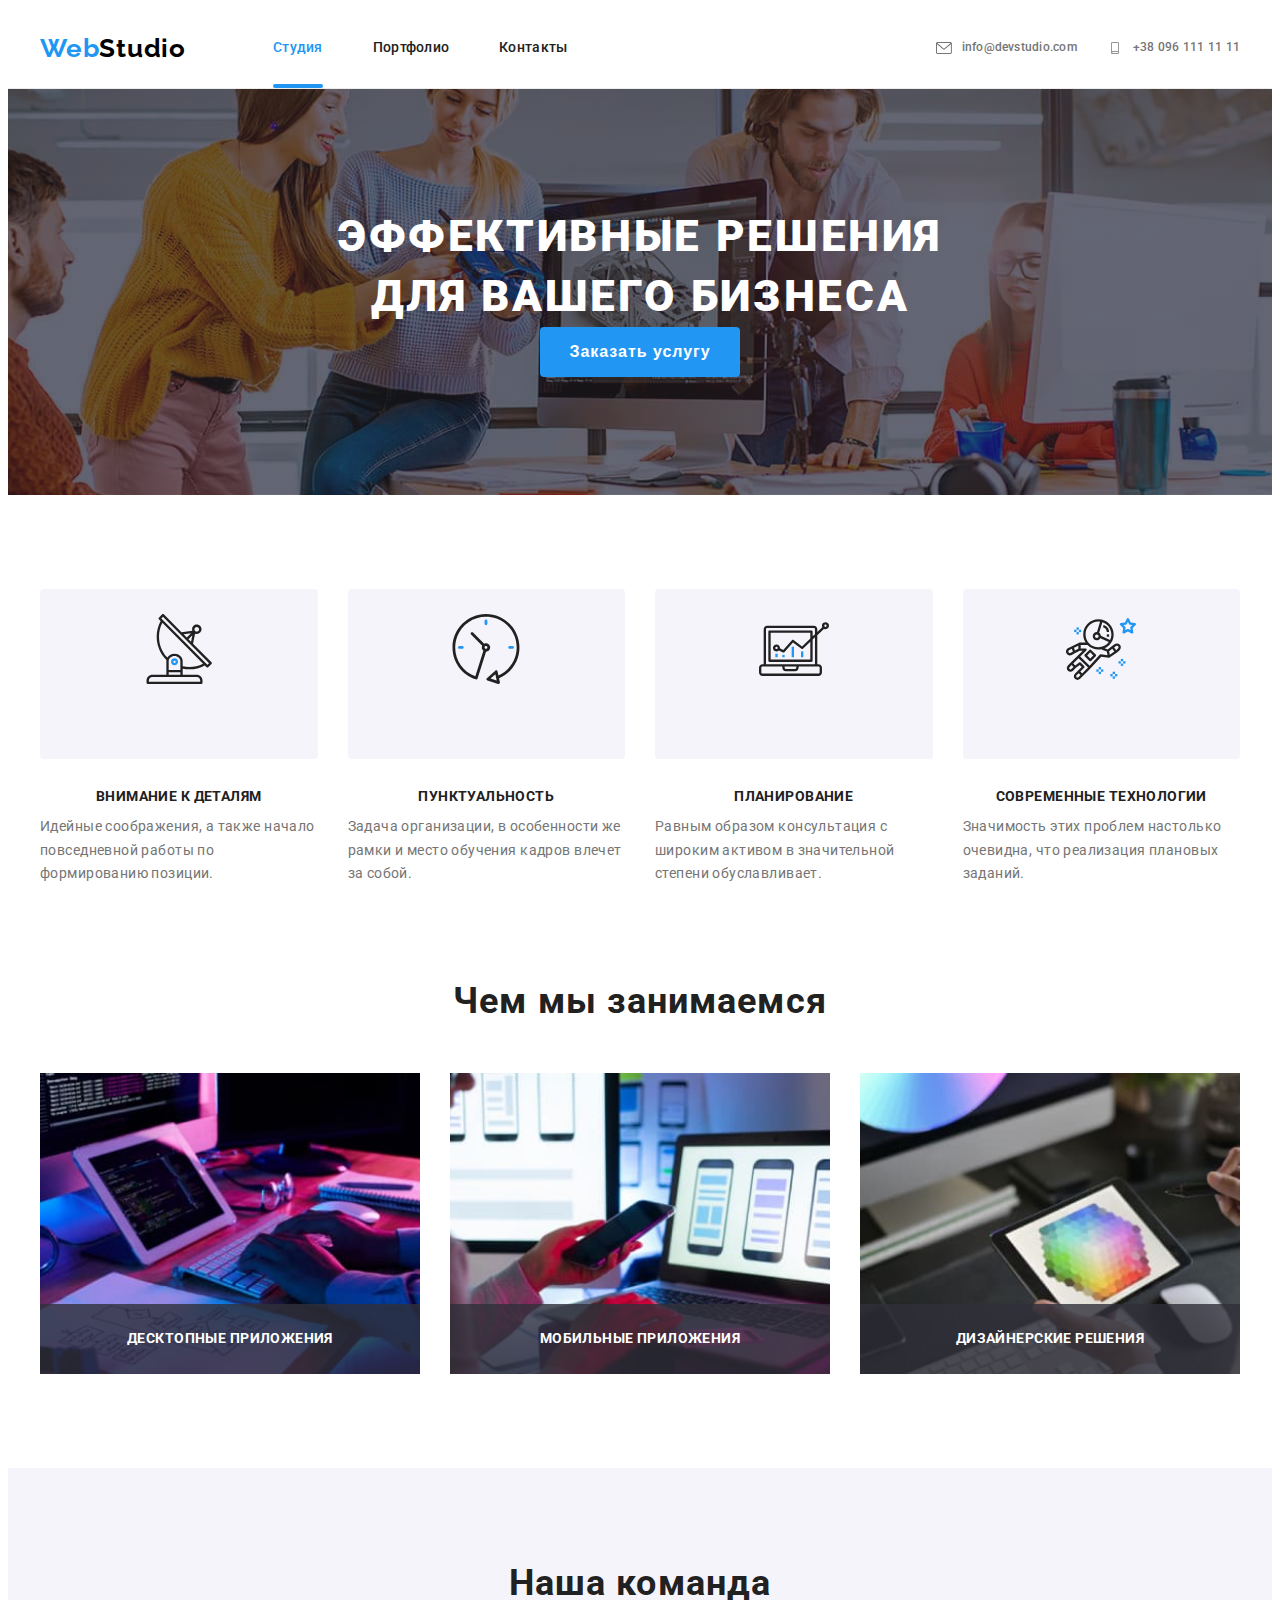
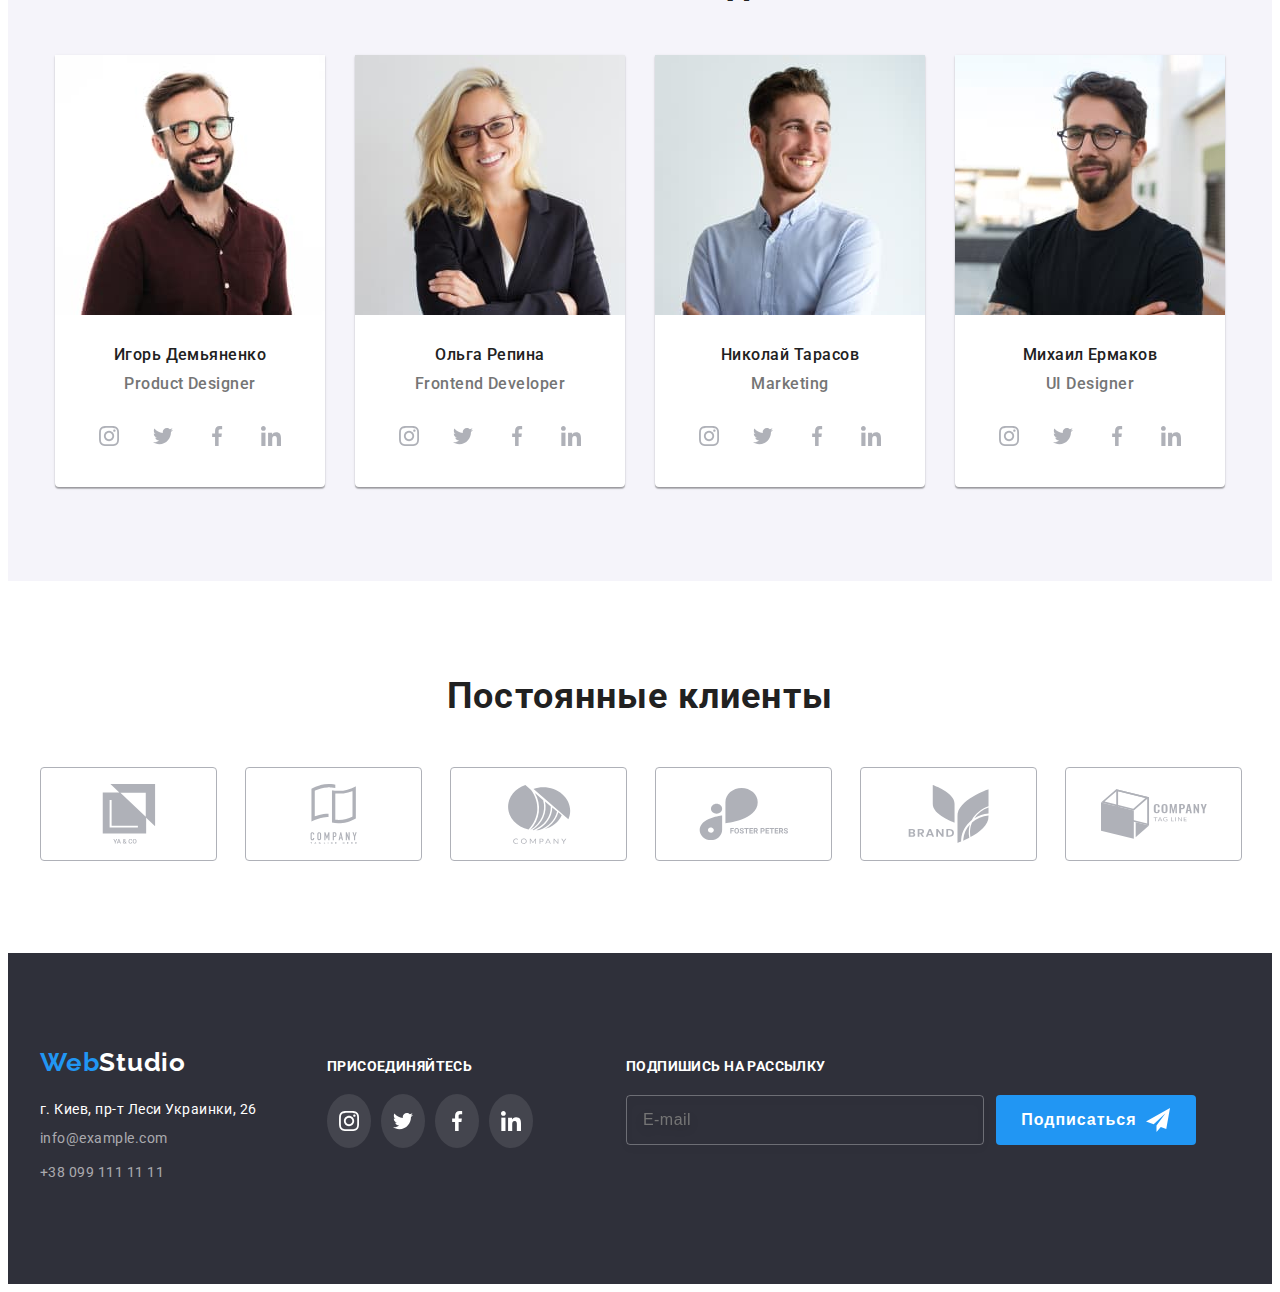
==== commit 0948cc17: "update img adaptive" ====
--- a/index.html
+++ b/index.html
@@ -147,7 +147,8 @@
           <li class="work-sample">
             <div class="work-sample__thumb">
               <div class="work-sample__image">
-                <img src="./images/box1.jpg" alt="картинка с компьютером" width="370" height="294" />
+                <img srcset="./images/box1-370.jpg 370w, ./images/box1-370@2x.jpg 720w" sizes="25vw"
+                  src="./images/box1-370.jpg" alt="картинка с компьютером" />
               </div>
 
               <div class="work-sample__text">
@@ -159,7 +160,8 @@
           <li class="work-sample">
             <div class="work-sample__thumb">
               <div class="work-sample__image">
-                <img src="./images/box2.jpg" alt="картинка с мобильным телефоном" width="370" height="294" />
+                <img srcset="./images/box2-370.jpg 370w, ./images/box2-370@2x.jpg 720w" sizes="25vw"
+                  src="./images/box2-370.jpg" alt="картинка с мобильным телефоном" />
               </div>
               <div class="work-sample__text">
                 <p>Мобильные приложения</p>
@@ -169,7 +171,8 @@
           <li class="work-sample">
             <div class="work-sample__thumb">
               <div class="work-sample__image">
-                <img src="./images/box3.jpg" alt="картинка с планшетом" width="370" height="294" />
+                <img srcset="./images/box3-370.jpg 370w, ./images/box3-370@2x.jpg 720w" sizes="25vw"
+                  src="./images/box3-370.jpg" alt="картинка с планшетом" />
               </div>
               <div class="work-sample__text">
                 <p>Дизайнерские решения</p>
@@ -187,7 +190,20 @@
         <h2 class="title title--margin">Наша команда</h2>
         <ul class="our-team__list">
           <li class="team-member">
-            <img src="./images/imgIgorDemch.jpg" alt="фото Игорь Демченко" max-width="270" height="260" />
+            <img srcset="
+            
+            ./images/imgIgorDem-270.jpg 300w,
+            ./images/imgIgorDem-354.jpg 360w,
+            ./images/imgIgorDem-450.jpg 450w,
+            ./images/imgIgorDem-354@2x.jpg 708w,
+            ./images/imgIgorDem-450@2x.jpg 900w
+            " sizes="  
+              (min-width: 1200px) 20vw,
+              (min-width: 768px) 40vw,
+               (min-width: 450px) 90vw,
+              100vw
+              " src="imgIgorDem-450.jpg" alt="фото Игорь Демьяненко" />
+
             <div class="team-member__photo-capture">
               <h3 class="team-member__name">Игорь Демьяненко</h3>
               <p class="team-member__position">Product Designer</p>
@@ -229,7 +245,19 @@
 
           </li>
           <li class="team-member">
-            <img src="./images/imgOlgaRepina.jpg" alt="фото Ольга Репина" width="270" height="260" />
+            <img srcset="
+                              
+                              ./images/imgOlgaRepina-270.jpg 300w,
+                              ./images/imgOlgaRepina-354.jpg 360w,
+                              ./images/imgOlgaRepina-450.jpg 450w,
+                              ./images/imgOlgaRepina-354@2x.jpg 708w,
+                              ./images/imgOlgaRepina-450@2x.jpg 900w
+                              " sizes="  
+                                (min-width: 1200px) 20vw,
+                                (min-width: 768px) 40vw,
+                                 (min-width: 450px) 90vw,
+                                100vw
+                                " src="imgIgorDem-450.jpg" alt="фото Ольга Репина" />
             <div class="team-member__photo-capture">
               <h3 class="team-member__name">Ольга Репина</h3>
               <p class="team-member__position">Frontend Developer</p>
@@ -269,7 +297,19 @@
             </ul>
           </li>
           <li class="team-member">
-            <img src="./images/imgNikTarasov.jpg" alt="фото Николай Тарасов" width="270" height="260" />
+            <img srcset="
+                                            
+                                            ./images/imgNikTarasov-270.jpg 300w,
+                                            ./images/imgNikTarasov-354.jpg 360w,
+                                            ./images/imgNikTarasov-450.jpg 450w,
+                                            ./images/imgNikTarasov-354@2x.jpg 708w,
+                                            ./images/imgNikTarasov-450@2x.jpg 900w
+                                            " sizes="  
+                                              (min-width: 1200px) 20vw,
+                                              (min-width: 768px) 40vw,
+                                               (min-width: 450px) 90vw,
+                                              100vw
+                                              " src="imgIgorDem-450.jpg" alt="фото Николай Тарасов" />
             <div class="team-member__photo-capture">
               <h3 class="team-member__name">Николай Тарасов</h3>
               <p class="team-member__position">Marketing</p>
@@ -309,7 +349,20 @@
             </ul>
           </li>
           <li class="team-member">
-            <img src="./images/imgMihErmakov.jpg" alt="фото Михаил Ермаков" width="270" height="260" />
+            <img srcset="
+                                            
+                                            ./images/imgMihErmakov-270.jpg 300w,
+                                            ./images/imgMihErmakov-354.jpg 360w,
+                                            ./images/imgMihErmakov-450.jpg 450w,
+                                            ./images/imgMihErmakov-354@2x.jpg 708w,
+                                            ./images/imgMihErmakov-450@2x.jpg 900w
+                                            " sizes="  
+                                              (min-width: 1200px) 20vw,
+                                              (min-width: 768px) 40vw,
+                                               (min-width: 450px) 90vw,
+                                              100vw
+                                              " src="imgIgorDem-450.jpg" alt="фото Михаил Ермаков" />
+
             <div class="team-member__photo-capture">
               <h3 class="team-member__name">Михаил Ермаков</h3>
               <p class="team-member__position">UI Designer</p>
--- a/css/main.min.css
+++ b/css/main.min.css
@@ -1,2 +1,2 @@
-.nav-style,.social-links,.social-links__item,.social-links__link,.our-clients__list,.client__link,.button--mailing-form,.filter-btn,.projects .card-set{display:flex}.benefits,.our-team,.our-clients,.footer,.projects{padding-top:60px;padding-bottom:60px}@media screen and (min-width: 1200px){.benefits,.our-team,.our-clients,.footer,.projects{padding-top:94px;padding-bottom:94px}}.header-content,.hero-content,.benefits-content,.our-work-content,.our-team-content,.our-clients-content,.footer-content,.projects-content{max-width:480px;padding:0 15px;margin:0 auto}@media screen and (min-width: 768px) and (max-width: 1199px){.header-content,.hero-content,.benefits-content,.our-work-content,.our-team-content,.our-clients-content,.footer-content,.projects-content{max-width:768px}}@media screen and (min-width: 1200px){.header-content,.hero-content,.benefits-content,.our-work-content,.our-team-content,.our-clients-content,.footer-content,.projects-content{max-width:1200px}}.title--is-hidden,.order-form__checkbox{position:absolute;width:1px;height:1px;margin:-1px;padding:0;overflow:hidden;border:0;clip:rect(0 0 0 0)}h1,h2,h3,h4,p{margin:0 0}img{display:block;max-width:100%}ul{list-style:none;padding:0;margin-top:0;margin-bottom:0}a{display:inline-block;text-decoration:none;padding:5px 0}body{font-family:'Roboto', 'Verdana', 'Tahoma';background-color:#fff;letter-spacing:0.03em}.logo{font-family:Raleway;font-style:normal;font-weight:700;font-size:24px;line-height:1.1666;letter-spacing:0.03em;color:#2196f3;padding:0;width:145px;height:31px}.logo--header-color{color:#000}.logo--footer-color{color:#fff}@media screen and (min-width: 1200px){.logo{font-size:26px;line-height:1.19}}.title{font-weight:700;font-size:28px;line-height:1.17;letter-spacing:0.03em;color:#212121;text-align:center}@media screen and (min-width: 1200px){.title{font-size:36px}}.title--margin{margin-bottom:30px}@media screen and (min-width: 1200px){.title--margin{margin-bottom:50px}}.header{border-bottom:solid 1px #ececec}@media screen and (min-width: 768px){.header-content{display:flex;align-items:center}}.nav-style{height:60px;align-items:center;justify-content:space-between}@media screen and (min-width: 768px){.nav-style{height:80px;align-items:center;justify-content:center}}.mobile-menu-open-btn:hover{fill:#2196f3;cursor:pointer}.mobile-menu-close-btn{display:none}@media screen and (min-width: 768px){.mobile-menu-open-btn{display:none}}.navigation{display:none}@media screen and (min-width: 768px){.navigation{display:flex;margin-left:88px;align-items:baseline;align-self:flex-end}.navigation__item:not(:last-child){margin-right:50px}.navigation__link{color:#212121;font-weight:500;font-size:14px;line-height:1.14;letter-spacing:0.02em;transition-property:color;transition-duration:250ms;transition-timing-function:cubic-bezier(0.4, 0, 0.2, 1)}.navigation__link:hover,.navigation__link:focus{color:#2196f3}}.navigation__item--current{color:#2196f3;padding-bottom:0}.navigation__item--current::after{content:'';display:block;max-width:100%;height:4px;margin-top:28px;background-color:#2196f3;border-radius:2px}.contacts-header{display:none}@media screen and (min-width: 768px){.contacts-header{display:block;align-self:center;margin-left:auto}.contacts-header__link{display:flex;align-items:center;font-weight:500;font-size:12px;line-height:1.16;letter-spacing:0.02em;color:#757575;transition-property:color, background-color, box-shadow;transition-duration:250ms;transition-timing-function:cubic-bezier(0.4, 0, 0.2, 1)}.contacts-header .envelope,.contacts-header .smartphone{margin-right:10px;fill:currentColor}.contacts-header__link:hover,.contacts-header__link:focus{color:#2196f3}}@media screen and (min-width: 768px) and (min-width: 1200px){.contacts-header{display:flex}.contacts-header__item:not(:last-child){margin-right:30px}}.hero{background-color:#2f303a;color:#fff;text-align:center;padding-top:118px;padding-bottom:118px;background-image:linear-gradient(to right, rgba(47,48,58,0.4), rgba(47,48,58,0.4)),url(../images/hero-img.jpg);background-repeat:no-repeat;background-position:center}.hero__heading{max-width:360px;margin:0 auto;font-weight:900;font-size:26px;line-height:1.62;letter-spacing:0.06em;text-transform:uppercase}@media screen and (min-width: 1200px){.hero__heading{max-width:696px;font-size:44px;line-height:1.36}}.button{font-weight:700;font-size:16px;text-align:center;letter-spacing:0.06em;background:#2196f3;color:#fff;width:200px;height:50px;border-radius:4px;border-width:0px;cursor:pointer;transition-property:color background-color box-shadow;transition-duration:250ms;transition-timing-function:cubic-bezier(0.4, 0, 0.2, 1)}.button:hover,.button:focus{box-shadow:0px 3px 1px rgba(0,0,0,0.1),0px 1px 2px rgba(0,0,0,0.08),0px 2px 2px rgba(0,0,0,0.12)}@media screen and (min-width: 768px){.benefits__list{display:flex;flex-wrap:wrap;margin-right:-30px}}@media screen and (min-width: 1200px){.benefits__list{display:flex;flex-wrap:nowrap;margin-right:-30px}}.benefits__item:not(:last-child){margin-bottom:30px}.benefits__icon{height:120px;max-width:450px;margin-bottom:30px;padding-top:25px;padding-bottom:25px;text-align:center;background-color:#f5f4fa;border-radius:4px}.benefits__headings{text-align:center;font-weight:700;font-size:14px;line-height:1.14;letter-spacing:0.03em;text-transform:uppercase;color:#212121}.benefits__text{margin-top:10px;font-size:14px;line-height:1.71;letter-spacing:0.03em;color:#757575}@media screen and (min-width: 768px){.benefits__item{margin-right:30px;flex-basis:calc(100% / 2 - 30px)}.benefits__item:not(:last-child){margin-bottom:0}}@media screen and (min-width: 1200px){.benefits__item{margin-right:30px;margin-bottom:0;flex-basis:calc(100% - 30px)}}.our-work{display:none}@media screen and (min-width: 1200px){.our-work{display:flex;padding-bottom:94px}}@media screen and (min-width: 1200px){.our-work__list{display:flex;margin-right:-30px}.work-sample{margin-right:30px;flex-basis:calc(100% / 3 - 30px)}.work-sample__thumb{position:relative}.work-sample__text{display:flex;position:absolute;bottom:0;align-items:center;justify-content:center;width:100%;height:70px;background:rgba(47,48,58,0.8);font-weight:700;font-size:14px;line-height:1.14;letter-spacing:0.03em;color:#fff;text-transform:uppercase}}.our-team{background-color:#f5f4fa}.our-team__list{margin:-15px}@media screen and (min-width: 768px){.our-team__list{display:flex;justify-content:center;flex-wrap:wrap}}@media screen and (min-width: 1200px){.our-team__list{display:flex;flex-wrap:nowrap}}.team-member{margin:15px;max-width:450px;padding-bottom:24px;background-color:#fff;box-shadow:0px 1px 3px rgba(0,0,0,0.12),0px 1px 1px rgba(0,0,0,0.14),0px 2px 1px rgba(0,0,0,0.2);border-radius:0px 0px 4px 4px}@media screen and (min-width: 768px){.team-member{max-width:354px;flex-basis:calc(100% / 2 - 30px)}}@media screen and (min-width: 1200px){.team-member{max-width:270px}}.team-member__photo-capture{padding-top:30px;padding-bottom:16px;background-color:#fff}.team-member__name{font-weight:500;font-size:16px;line-height:1.19;letter-spacing:0.03em;text-align:center;color:#212121}.team-member__position{margin-top:10px;font-weight:500;font-size:16px;line-height:1.19;letter-spacing:0.03em;text-align:center;color:#757575}.social-links{align-items:center;justify-content:center;border-radius:0px 0px 4px 4px}.social-links__item{align-items:center;justify-content:center}.social-links__item:not(:last-child){margin-right:10px}.social-links__link{align-items:center;justify-content:center;height:44px;width:44px;border-radius:50%;fill:#afb1b8;transition-property:fill, background-color;transition-duration:250ms;transition-timing-function:cubic-bezier(0.4, 0, 0.2, 1)}.social-links__link:hover,.social-links__link:focus{background-color:#2196f3;fill:#fff}.our-clients__list{flex-wrap:wrap;margin:-15px}@media screen and (min-width: 1200px){.our-clients__list{flex-wrap:nowrap}}.client{width:210px;height:92px;margin:15px;flex-basis:calc(100% / 2 - 30px)}@media screen and (min-width: 768px){.client{width:226px;flex-basis:calc(100% / 3 - 30px)}}@media screen and (min-width: 1200px){.client{width:170px}}.client__link{min-width:100%;min-height:100%;padding:0;border:1px solid #afb1b8;border-radius:4px;align-items:center;justify-content:center;fill:#afb1b8;transition-property:fill, border-color;transition-duration:250ms;transition-timing-function:cubic-bezier(0.4, 0, 0.2, 1)}.client__link:hover,.client__link:focus{fill:#2196f3;border-color:#2196f3}.footer{background-color:#2f303a;color:#fff}.footer-content{text-align:center}@media screen and (min-width: 1200px){.footer-content{display:flex;align-items:baseline;text-align:left}}@media screen and (min-width: 768px){.footer-logo-social-wrap{display:flex;align-items:baseline;justify-content:space-between;padding-left:76px;padding-right:89px;padding-bottom:60px}}@media screen and (min-width: 1200px){.footer-logo-social-wrap{padding:0}}.address-style{margin-top:20px;font-size:14px;font-style:normal;line-height:1.71}.contact-footer__link{font-size:14px;line-height:1.71;color:rgba(255,255,255,0.6);transition-property:color;transition-duration:250ms;transition-timing-function:cubic-bezier(0.4, 0, 0.2, 1)}.contact-footer__link:hover,.contact-footer__link:focus{color:#2196f3}.footer-social{padding:60px 0}@media screen and (min-width: 768px){.footer-social{padding:0}}@media screen and (min-width: 1200px){.footer-social{padding-left:70px}}.footer-social__text{margin-bottom:20px;font-weight:700;font-size:14px;line-height:16px;letter-spacing:0.03em;text-transform:uppercase}.footer-social--social-links .social-links__link{background:rgba(255,255,255,0.1);fill:#fff}.footer-social--social-links .social-links__link:hover,.footer-social--social-links .social-links__link:focus{background:#2196f3}@media screen and (min-width: 1200px){.footer-form{padding-left:93px}}.mailing-form___box{margin-top:20px}@media screen and (min-width: 1200px){.mailing-form___box{display:flex;align-items:center}}.mailing-form__lable{font-weight:700;font-size:14px;line-height:1.14;letter-spacing:0.03em;text-transform:uppercase}.mailing-form__input-wrap{max-width:450px}@media screen and (min-width: 768px) and (max-width: 1199px){.mailing-form__input-wrap{margin:0 auto}}@media screen and (min-width: 1200px){.mailing-form__input-wrap{width:358px}}.mailing-form__input{width:100%;height:50px;padding:15px 16px;border:1px solid rgba(255,255,255,0.3);box-sizing:border-box;filter:drop-shadow(0px 4px 4px rgba(0,0,0,0.15));border-radius:4px;background-color:var(--bg-hero-footer-color);color:rgba(255,255,255,0.6);font-size:16px;line-height:1.25;letter-spacing:0.03em}.button--mailing-form{margin-left:auto;margin-right:auto;margin-top:20px;align-items:center;justify-content:center;fill:#fff}@media screen and (min-width: 1200px){.button--mailing-form{margin-top:0;margin-left:12px}}.backdrop.is-hidden{opacity:0;pointer-events:none;visibility:hidden}.backdrop{position:fixed;width:100vw;height:100vh;top:0;left:0;background-color:rgba(0,0,0,0.2);opacity:1;transition:opacity 250ms cubic-bezier(0.4, 0, 0.2, 1)}.modal{position:relative;top:50%;left:50%;transform:translate(-50%, -50%);max-width:450px;padding:40px;background-color:#fff;box-shadow:0px 1px 3px rgba(0,0,0,0.12),0px 1px 1px rgba(0,0,0,0.14),0px 2px 1px rgba(0,0,0,0.2);border-radius:4px}@media screen and (min-width: 1200px){.modal{max-width:528px}}.btn-close{position:fixed;top:8px;right:8px;display:flex;align-items:center;justify-content:center;width:30px;height:30px;border:1px solid rgba(0,0,0,0.1);border-radius:50%;background-color:#fff;fill:#000;transition:fill 250ms cubic-bezier(0.4, 0, 0.2, 1)}.btn-close:hover{cursor:pointer;fill:#2196f3}.order-form__title{margin-bottom:12px;font-weight:700;font-size:20px;line-height:1.15;text-align:center;letter-spacing:0.03em;color:#212121}.order-form__lable{font-size:12px;line-height:1.17;letter-spacing:0.01em;color:#757575}.order-form__input-wrap{position:relative;margin-top:4px;margin-bottom:10px}.order-form__icon{position:absolute;top:50%;left:12px;transform:translateY(-50%)}.order-form__input{width:100%;height:40px;padding-left:42px;border:1px solid rgba(33,33,33,0.2);box-sizing:border-box;border-radius:4px}.order-form__input:focus{border:1px solid #2196f3;outline-color:#2196f3}.order-form__input:focus ~ .order-form__icon{fill:#2196f3}.order-form__comments{width:100%;height:120px;margin-top:4px;margin-bottom:20px;padding:14px 16px;border:1px solid rgba(33,33,33,0.2);border-radius:4px;resize:none}.order-form__comments:focus{outline-color:#2196f3}.order-form__comments::placeholder{font-size:14px;line-height:1.14;letter-spacing:0.01em;color:rgba(117,117,117,0.5)}.order-form__check{position:relative;padding-left:23px;font-size:12px;line-height:1.7;letter-spacing:0.03em}@media screen and (min-width: 1200px){.order-form__check{font-size:14px;line-height:1.7}}.order-form__check-wrap{text-align:center;margin-bottom:30px}.order-form__check-icon{position:absolute;top:50%;left:0;transform:translateY(-50%);width:16px;height:15px;border:2px solid #000;border-radius:2px;fill:#fff}.order-form__checkbox:checked ~ .order-form__check-icon{background-color:#2196f3}.order-form__checkbox:focus ~ .order-form__check-icon{box-shadow:0 0 0 0.1em #000}.condition-link{color:#2196f3}.condition-link:focus{outline-color:#2196f3}.filter-btn{justify-content:center;flex-wrap:wrap;justify-content:start;margin:-8px -8px -8px;margin-bottom:40px}.filter-btn__item{margin:8px}.filter-btn__item:not(:last-child){margin-right:8px}@media screen and (min-width: 768px){.filter-btn{justify-content:center}}.filter-btn--button{width:100%;padding:6px 22px;color:#212121;background-color:#f5f4fa;font-weight:500;font-size:16px;line-height:1.625;letter-spacing:0.03em}.filter-btn--button:hover,.filter-btn--button:focus{color:#fff;background-color:#2196f3}.projects .card-set{align-content:start;flex-wrap:wrap;margin:-15px}.product{margin:15px;width:450px;border:1px solid #eeeeee;transition-property:box-shadow;transition-duration:250ms;transition-timing-function:cubic-bezier(0.4, 0, 0.2, 1)}@media screen and (min-width: 768px){.product{width:354px}}@media screen and (min-width: 1200px){.product{width:370px}}.product:focus,.product:hover{box-shadow:0px 1px 1px rgba(0,0,0,0.12),0px 4px 4px rgba(0,0,0,0.06),1px 4px 6px rgba(0,0,0,0.16)}.product__link{padding:0;height:100%}.product__thumb{position:relative;overflow:hidden}.product__overlay{position:absolute;width:100%;height:100%;bottom:0;left:0;padding:63px 24px;color:#fff;font-size:18px;line-height:1.55;letter-spacing:0.03em;background-color:rgba(33,150,243,0.9);transform:translateY(100%);transition-property:transform;transition-duration:250ms;transition-timing-function:cubic-bezier(0.4, 0, 0.2, 1)}.product__link:focus .product__overlay,.product:hover .product__overlay{transform:translateY(0%)}.product__caption{font-weight:700;font-size:18px;line-height:2;letter-spacing:0.06em;color:#212121}.product__text{margin-top:4px;font-size:16px;line-height:1.87;letter-spacing:0.03em;color:#757575}.product__descrp{padding:20px 24px;border-left:1px solid #eeeeee;border-bottom:1px solid #eeeeee;border-right:1px solid #eeeeee}.mobile-menu{position:fixed;top:0;left:0;height:100vh;width:100vw;padding:48px 40px;display:flex;flex-direction:column;justify-content:space-between;background-color:#fff;transform:translateX(100%);transition:transform 2250ms cubic-bezier(0.4, 0, 0.2, 1)}.mobile-menu.is-open{transform:translateX(0)}.mobile-menu__nav{position:relative}.mobile-menu__btn-close{position:fixed;top:10px;right:10px;width:40px;height:40px;display:flex;align-items:center;justify-content:center;border-style:none;background-color:inherit}.mobile-menu__btn-close:hover,.mobile-menu__btn-close:focus{fill:#2196f3}.mobile-menu__item:not(:last-child){margin-bottom:32px}.mobile-menu__link{color:#212121;font-weight:500;font-size:40px;line-height:1.175;letter-spacing:0.02em}.mobile-menu__link:hover,.mobile-menu__link:focus{color:#2196f3}.mobile-menu__link--current{color:#2196f3}.mobile-menu-contacts-list__link--phone{padding-bottom:32px;font-weight:500;font-size:34px;line-height:1.176;letter-spacing:0.02em;color:#2196f3}.mobile-menu-contacts-list__link--email{padding-bottom:64px;font-weight:500;font-size:24px;line-height:1.166;letter-spacing:0.02em;color:#757575}.social-links-mini{display:flex;justify-content:center}.social-links-mini__item:not(:last-child){margin-right:20px}.social-links-mini__link{font-weight:500;font-size:18px;line-height:1.22px;letter-spacing:0.02em;color:#2196f3}
+.nav-style,.social-links,.social-links__item,.social-links__link,.our-clients__list,.client__link,.button--mailing-form,.filter-btn,.projects .card-set{display:flex}.benefits,.our-team,.our-clients,.footer,.projects{padding-top:60px;padding-bottom:60px}@media screen and (min-width: 1200px){.benefits,.our-team,.our-clients,.footer,.projects{padding-top:94px;padding-bottom:94px}}.header-content,.hero-content,.benefits-content,.our-work-content,.our-team-content,.our-clients-content,.footer-content,.projects-content{max-width:480px;padding:0 15px;margin:0 auto}@media screen and (min-width: 768px) and (max-width: 1199px){.header-content,.hero-content,.benefits-content,.our-work-content,.our-team-content,.our-clients-content,.footer-content,.projects-content{max-width:768px}}@media screen and (min-width: 1200px){.header-content,.hero-content,.benefits-content,.our-work-content,.our-team-content,.our-clients-content,.footer-content,.projects-content{max-width:1200px}}.title--is-hidden,.order-form__checkbox{position:absolute;width:1px;height:1px;margin:-1px;padding:0;overflow:hidden;border:0;clip:rect(0 0 0 0)}h1,h2,h3,h4,p{margin:0 0}img{display:block;width:100%;height:auto}ul{list-style:none;padding:0;margin-top:0;margin-bottom:0}a{display:inline-block;text-decoration:none;padding:5px 0}body{font-family:'Roboto', 'Verdana', 'Tahoma';background-color:#fff;letter-spacing:0.03em}.logo{font-family:Raleway;font-style:normal;font-weight:700;font-size:24px;line-height:1.1666;letter-spacing:0.03em;color:#2196f3;padding:0;width:145px;height:31px}.logo--header-color{color:#000}.logo--footer-color{color:#fff}@media screen and (min-width: 1200px){.logo{font-size:26px;line-height:1.19}}.title{font-weight:700;font-size:28px;line-height:1.17;letter-spacing:0.03em;color:#212121;text-align:center}@media screen and (min-width: 1200px){.title{font-size:36px}}.title--margin{margin-bottom:30px}@media screen and (min-width: 1200px){.title--margin{margin-bottom:50px}}.header{border-bottom:solid 1px #ececec}@media screen and (min-width: 768px){.header-content{display:flex;align-items:center}}.nav-style{height:60px;align-items:center;justify-content:space-between}@media screen and (min-width: 768px){.nav-style{height:80px;align-items:center;justify-content:center}}.mobile-menu-open-btn:hover{fill:#2196f3;cursor:pointer}.mobile-menu-close-btn{display:none}@media screen and (min-width: 768px){.mobile-menu-open-btn{display:none}}.navigation{display:none}@media screen and (min-width: 768px){.navigation{display:flex;margin-left:88px;align-items:baseline;align-self:flex-end}.navigation__item:not(:last-child){margin-right:50px}.navigation__link{color:#212121;font-weight:500;font-size:14px;line-height:1.14;letter-spacing:0.02em;transition-property:color;transition-duration:250ms;transition-timing-function:cubic-bezier(0.4, 0, 0.2, 1)}.navigation__link:hover,.navigation__link:focus{color:#2196f3}}.navigation__item--current{color:#2196f3;padding-bottom:0}.navigation__item--current::after{content:'';display:block;max-width:100%;height:4px;margin-top:28px;background-color:#2196f3;border-radius:2px}.contacts-header{display:none}@media screen and (min-width: 768px){.contacts-header{display:block;align-self:center;margin-left:auto}.contacts-header__link{display:flex;align-items:center;font-weight:500;font-size:12px;line-height:1.16;letter-spacing:0.02em;color:#757575;transition-property:color, background-color, box-shadow;transition-duration:250ms;transition-timing-function:cubic-bezier(0.4, 0, 0.2, 1)}.contacts-header .envelope,.contacts-header .smartphone{margin-right:10px;fill:currentColor}.contacts-header__link:hover,.contacts-header__link:focus{color:#2196f3}}@media screen and (min-width: 768px) and (min-width: 1200px){.contacts-header{display:flex}.contacts-header__item:not(:last-child){margin-right:30px}}.hero{background-color:#2f303a;color:#fff;text-align:center;padding-top:118px;padding-bottom:118px;background-image:linear-gradient(to right, rgba(47,48,58,0.4), rgba(47,48,58,0.4)),url(../images/hero-img-480.jpg);background-repeat:no-repeat;background-position:center}@media screen and (min-device-pixel-ratio: 2), screen and (-webkit-min-device-pixel-ratio: 2), screen and (min-resolution: 192dpi), screen and (min-resolution: 2dppx){.hero{background-image:linear-gradient(to right, rgba(47,48,58,0.4), rgba(47,48,58,0.4)),url(../images/hero-img-480@2x.jpg);background-repeat:no-repeat;background-position:center}}@media screen and (min-width: 576px){.hero{background-image:linear-gradient(to right, rgba(47,48,58,0.4), rgba(47,48,58,0.4)),url(../images/hero-img-768.jpg);background-repeat:no-repeat;background-position:center}}@media screen and (min-width: 576px) and (min-device-pixel-ratio: 2), screen and (min-width: 576px) and (-webkit-min-device-pixel-ratio: 2), screen and (min-width: 576px) and (min-resolution: 192dpi), screen and (min-width: 576px) and (min-resolution: 2dppx){.hero{background-image:linear-gradient(to right, rgba(47,48,58,0.4), rgba(47,48,58,0.4)),url(../images/hero-img-768@2x.jpg);background-repeat:no-repeat;background-position:center}}@media screen and (min-width: 960px){.hero{background-image:linear-gradient(to right, rgba(47,48,58,0.4), rgba(47,48,58,0.4)),url(../images/hero-img-1600.jpg);background-repeat:no-repeat;background-position:center}}@media screen and (min-width: 960px) and (min-device-pixel-ratio: 2), screen and (min-width: 960px) and (-webkit-min-device-pixel-ratio: 2), screen and (min-width: 960px) and (min-resolution: 192dpi), screen and (min-width: 960px) and (min-resolution: 2dppx){.hero{background-image:linear-gradient(to right, rgba(47,48,58,0.4), rgba(47,48,58,0.4)),url(../images/hero-img-1600@2x.jpg);background-repeat:no-repeat;background-position:center}}.hero__heading{max-width:360px;margin:0 auto;font-weight:900;font-size:26px;line-height:1.62;letter-spacing:0.06em;text-transform:uppercase}@media screen and (min-width: 1200px){.hero__heading{max-width:696px;font-size:44px;line-height:1.36}}.button{font-weight:700;font-size:16px;text-align:center;letter-spacing:0.06em;background:#2196f3;color:#fff;width:200px;height:50px;border-radius:4px;border-width:0px;cursor:pointer;transition-property:color background-color box-shadow;transition-duration:250ms;transition-timing-function:cubic-bezier(0.4, 0, 0.2, 1)}.button:hover,.button:focus{box-shadow:0px 3px 1px rgba(0,0,0,0.1),0px 1px 2px rgba(0,0,0,0.08),0px 2px 2px rgba(0,0,0,0.12)}@media screen and (min-width: 768px){.benefits__list{display:flex;flex-wrap:wrap;margin-right:-30px}}@media screen and (min-width: 1200px){.benefits__list{display:flex;flex-wrap:nowrap;margin-right:-30px}}.benefits__item:not(:last-child){margin-bottom:30px}.benefits__icon{height:120px;max-width:450px;margin-bottom:30px;padding-top:25px;padding-bottom:25px;text-align:center;background-color:#f5f4fa;border-radius:4px}.benefits__headings{text-align:center;font-weight:700;font-size:14px;line-height:1.14;letter-spacing:0.03em;text-transform:uppercase;color:#212121}.benefits__text{margin-top:10px;font-size:14px;line-height:1.71;letter-spacing:0.03em;color:#757575}@media screen and (min-width: 768px){.benefits__item{margin-right:30px;flex-basis:calc(100% / 2 - 30px)}.benefits__item:not(:last-child){margin-bottom:0}}@media screen and (min-width: 1200px){.benefits__item{margin-right:30px;margin-bottom:0;flex-basis:calc(100% - 30px)}}.our-work{display:none}@media screen and (min-width: 1200px){.our-work{display:block;padding-bottom:94px}}@media screen and (min-width: 1200px){.our-work__list{display:flex;margin-right:-30px}.work-sample{margin-right:30px;flex-basis:calc(100% / 3 - 30px)}.work-sample__thumb{position:relative}.work-sample__text{display:flex;position:absolute;bottom:0;align-items:center;justify-content:center;width:100%;height:70px;background:rgba(47,48,58,0.8);font-weight:700;font-size:14px;line-height:1.14;letter-spacing:0.03em;color:#fff;text-transform:uppercase}}.our-team{background-color:#f5f4fa}.our-team__list{margin:-15px}@media screen and (min-width: 768px){.our-team__list{display:flex;justify-content:center;flex-wrap:wrap}}@media screen and (min-width: 1200px){.our-team__list{display:flex;flex-wrap:nowrap}}.team-member{margin:15px;max-width:450px;padding-bottom:24px;background-color:#fff;box-shadow:0px 1px 3px rgba(0,0,0,0.12),0px 1px 1px rgba(0,0,0,0.14),0px 2px 1px rgba(0,0,0,0.2);border-radius:0px 0px 4px 4px}@media screen and (min-width: 768px){.team-member{max-width:354px;flex-basis:calc(100% / 2 - 30px)}}@media screen and (min-width: 1200px){.team-member{max-width:270px}}.team-member__photo-capture{padding-top:30px;padding-bottom:16px;background-color:#fff}.team-member__name{font-weight:500;font-size:16px;line-height:1.19;letter-spacing:0.03em;text-align:center;color:#212121}.team-member__position{margin-top:10px;font-weight:500;font-size:16px;line-height:1.19;letter-spacing:0.03em;text-align:center;color:#757575}.social-links{align-items:center;justify-content:center;border-radius:0px 0px 4px 4px}.social-links__item{align-items:center;justify-content:center}.social-links__item:not(:last-child){margin-right:10px}.social-links__link{align-items:center;justify-content:center;height:44px;width:44px;border-radius:50%;fill:#afb1b8;transition-property:fill, background-color;transition-duration:250ms;transition-timing-function:cubic-bezier(0.4, 0, 0.2, 1)}.social-links__link:hover,.social-links__link:focus{background-color:#2196f3;fill:#fff}.our-clients__list{flex-wrap:wrap;margin:-15px}@media screen and (min-width: 1200px){.our-clients__list{flex-wrap:nowrap}}.client{width:210px;height:92px;margin:15px;flex-basis:calc(100% / 2 - 30px)}@media screen and (min-width: 768px){.client{width:226px;flex-basis:calc(100% / 3 - 30px)}}@media screen and (min-width: 1200px){.client{width:170px}}.client__link{min-width:100%;min-height:100%;padding:0;border:1px solid #afb1b8;border-radius:4px;align-items:center;justify-content:center;fill:#afb1b8;transition-property:fill, border-color;transition-duration:250ms;transition-timing-function:cubic-bezier(0.4, 0, 0.2, 1)}.client__link:hover,.client__link:focus{fill:#2196f3;border-color:#2196f3}.footer{background-color:#2f303a;color:#fff}.footer-content{text-align:center}@media screen and (min-width: 1200px){.footer-content{display:flex;align-items:baseline;text-align:left}}@media screen and (min-width: 768px){.footer-logo-social-wrap{display:flex;align-items:baseline;justify-content:space-between;padding-left:76px;padding-right:89px;padding-bottom:60px}}@media screen and (min-width: 1200px){.footer-logo-social-wrap{padding:0}}.address-style{margin-top:20px;font-size:14px;font-style:normal;line-height:1.71}.contact-footer__link{font-size:14px;line-height:1.71;color:rgba(255,255,255,0.6);transition-property:color;transition-duration:250ms;transition-timing-function:cubic-bezier(0.4, 0, 0.2, 1)}.contact-footer__link:hover,.contact-footer__link:focus{color:#2196f3}.footer-social{padding:60px 0}@media screen and (min-width: 768px){.footer-social{padding:0}}@media screen and (min-width: 1200px){.footer-social{padding-left:70px}}.footer-social__text{margin-bottom:20px;font-weight:700;font-size:14px;line-height:16px;letter-spacing:0.03em;text-transform:uppercase}.footer-social--social-links .social-links__link{background:rgba(255,255,255,0.1);fill:#fff}.footer-social--social-links .social-links__link:hover,.footer-social--social-links .social-links__link:focus{background:#2196f3}@media screen and (min-width: 1200px){.footer-form{padding-left:93px}}.mailing-form___box{margin-top:20px}@media screen and (min-width: 1200px){.mailing-form___box{display:flex;align-items:center}}.mailing-form__lable{font-weight:700;font-size:14px;line-height:1.14;letter-spacing:0.03em;text-transform:uppercase}.mailing-form__input-wrap{max-width:450px}@media screen and (min-width: 768px) and (max-width: 1199px){.mailing-form__input-wrap{margin:0 auto}}@media screen and (min-width: 1200px){.mailing-form__input-wrap{width:358px}}.mailing-form__input{width:100%;height:50px;padding:15px 16px;border:1px solid rgba(255,255,255,0.3);box-sizing:border-box;filter:drop-shadow(0px 4px 4px rgba(0,0,0,0.15));border-radius:4px;background-color:var(--bg-hero-footer-color);color:rgba(255,255,255,0.6);font-size:16px;line-height:1.25;letter-spacing:0.03em}.button--mailing-form{margin-left:auto;margin-right:auto;margin-top:20px;align-items:center;justify-content:center;fill:#fff}@media screen and (min-width: 1200px){.button--mailing-form{margin-top:0;margin-left:12px}}.backdrop.is-hidden{opacity:0;pointer-events:none;visibility:hidden}.backdrop{position:fixed;width:100vw;height:100vh;top:0;left:0;background-color:rgba(0,0,0,0.2);opacity:1;transition:opacity 250ms cubic-bezier(0.4, 0, 0.2, 1)}.modal{position:relative;top:50%;left:50%;transform:translate(-50%, -50%);max-width:450px;padding:40px;background-color:#fff;box-shadow:0px 1px 3px rgba(0,0,0,0.12),0px 1px 1px rgba(0,0,0,0.14),0px 2px 1px rgba(0,0,0,0.2);border-radius:4px}@media screen and (min-width: 1200px){.modal{max-width:528px}}.btn-close{position:fixed;top:8px;right:8px;display:flex;align-items:center;justify-content:center;width:30px;height:30px;border:1px solid rgba(0,0,0,0.1);border-radius:50%;background-color:#fff;fill:#000;transition:fill 250ms cubic-bezier(0.4, 0, 0.2, 1)}.btn-close:hover{cursor:pointer;fill:#2196f3}.order-form__title{margin-bottom:12px;font-weight:700;font-size:20px;line-height:1.15;text-align:center;letter-spacing:0.03em;color:#212121}.order-form__lable{font-size:12px;line-height:1.17;letter-spacing:0.01em;color:#757575}.order-form__input-wrap{position:relative;margin-top:4px;margin-bottom:10px}.order-form__icon{position:absolute;top:50%;left:12px;transform:translateY(-50%)}.order-form__input{width:100%;height:40px;padding-left:42px;border:1px solid rgba(33,33,33,0.2);box-sizing:border-box;border-radius:4px}.order-form__input:focus{border:1px solid #2196f3;outline-color:#2196f3}.order-form__input:focus ~ .order-form__icon{fill:#2196f3}.order-form__comments{width:100%;height:120px;margin-top:4px;margin-bottom:20px;padding:14px 16px;border:1px solid rgba(33,33,33,0.2);border-radius:4px;resize:none}.order-form__comments:focus{outline-color:#2196f3}.order-form__comments::placeholder{font-size:14px;line-height:1.14;letter-spacing:0.01em;color:rgba(117,117,117,0.5)}.order-form__check{position:relative;padding-left:23px;font-size:12px;line-height:1.7;letter-spacing:0.03em}@media screen and (min-width: 1200px){.order-form__check{font-size:14px;line-height:1.7}}.order-form__check-wrap{text-align:center;margin-bottom:30px}.order-form__check-icon{position:absolute;top:50%;left:0;transform:translateY(-50%);width:16px;height:15px;border:2px solid #000;border-radius:2px;fill:#fff}.order-form__checkbox:checked ~ .order-form__check-icon{background-color:#2196f3}.order-form__checkbox:focus ~ .order-form__check-icon{box-shadow:0 0 0 0.1em #000}.condition-link{color:#2196f3}.condition-link:focus{outline-color:#2196f3}.filter-btn{justify-content:center;flex-wrap:wrap;justify-content:start;margin:-8px -8px -8px;margin-bottom:40px}.filter-btn__item{margin:8px}.filter-btn__item:not(:last-child){margin-right:8px}@media screen and (min-width: 768px){.filter-btn{justify-content:center}}.filter-btn--button{width:100%;padding:6px 22px;color:#212121;background-color:#f5f4fa;font-weight:500;font-size:16px;line-height:1.625;letter-spacing:0.03em}.filter-btn--button:hover,.filter-btn--button:focus{color:#fff;background-color:#2196f3}.projects .card-set{align-content:start;flex-wrap:wrap;margin:-15px}.product{margin:15px;width:450px;border:1px solid #eeeeee;transition-property:box-shadow;transition-duration:250ms;transition-timing-function:cubic-bezier(0.4, 0, 0.2, 1)}@media screen and (min-width: 768px){.product{width:354px}}@media screen and (min-width: 1200px){.product{width:370px}}.product:focus,.product:hover{box-shadow:0px 1px 1px rgba(0,0,0,0.12),0px 4px 4px rgba(0,0,0,0.06),1px 4px 6px rgba(0,0,0,0.16)}.product__link{padding:0;width:100%}.product__thumb{position:relative;overflow:hidden}.product__overlay{position:absolute;width:100%;height:100%;bottom:0;left:0;padding:63px 24px;color:#fff;font-size:18px;line-height:1.55;letter-spacing:0.03em;background-color:rgba(33,150,243,0.9);transform:translateY(100%);transition-property:transform;transition-duration:250ms;transition-timing-function:cubic-bezier(0.4, 0, 0.2, 1)}.product__link:focus .product__overlay,.product:hover .product__overlay{transform:translateY(0%)}.product__caption{font-weight:700;font-size:18px;line-height:2;letter-spacing:0.06em;color:#212121}.product__text{margin-top:4px;font-size:16px;line-height:1.87;letter-spacing:0.03em;color:#757575}.product__descrp{padding:20px 24px}.mobile-menu{position:fixed;top:0;left:0;height:100vh;width:100vw;padding:48px 40px;display:flex;flex-direction:column;justify-content:space-between;background-color:#fff;transform:translateX(100%);transition:transform 250ms cubic-bezier(0.4, 0, 0.2, 1)}.mobile-menu.is-open{transform:translateX(0)}.mobile-menu__nav{position:relative}.mobile-menu__btn-close{position:fixed;top:10px;right:10px;width:40px;height:40px;display:flex;align-items:center;justify-content:center;border-style:none;background-color:inherit}.mobile-menu__btn-close:hover,.mobile-menu__btn-close:focus{fill:#2196f3}.mobile-menu__item:not(:last-child){margin-bottom:32px}.mobile-menu__link{color:#212121;font-weight:500;font-size:40px;line-height:1.175;letter-spacing:0.02em}.mobile-menu__link:hover,.mobile-menu__link:focus{color:#2196f3}.mobile-menu__link--current{color:#2196f3}.mobile-menu-contacts-list__link--phone{padding-bottom:32px;font-weight:500;font-size:34px;line-height:1.176;letter-spacing:0.02em;color:#2196f3}.mobile-menu-contacts-list__link--email{padding-bottom:64px;font-weight:500;font-size:24px;line-height:1.166;letter-spacing:0.02em;color:#757575}.social-links-mini{display:flex;justify-content:center;flex-wrap:wrap}.social-links-mini__item:not(:last-child){margin-right:20px}.social-links-mini__link{font-weight:500;font-size:18px;line-height:1.22px;letter-spacing:0.02em;color:#2196f3}
 /*# sourceMappingURL=main.min.css.map */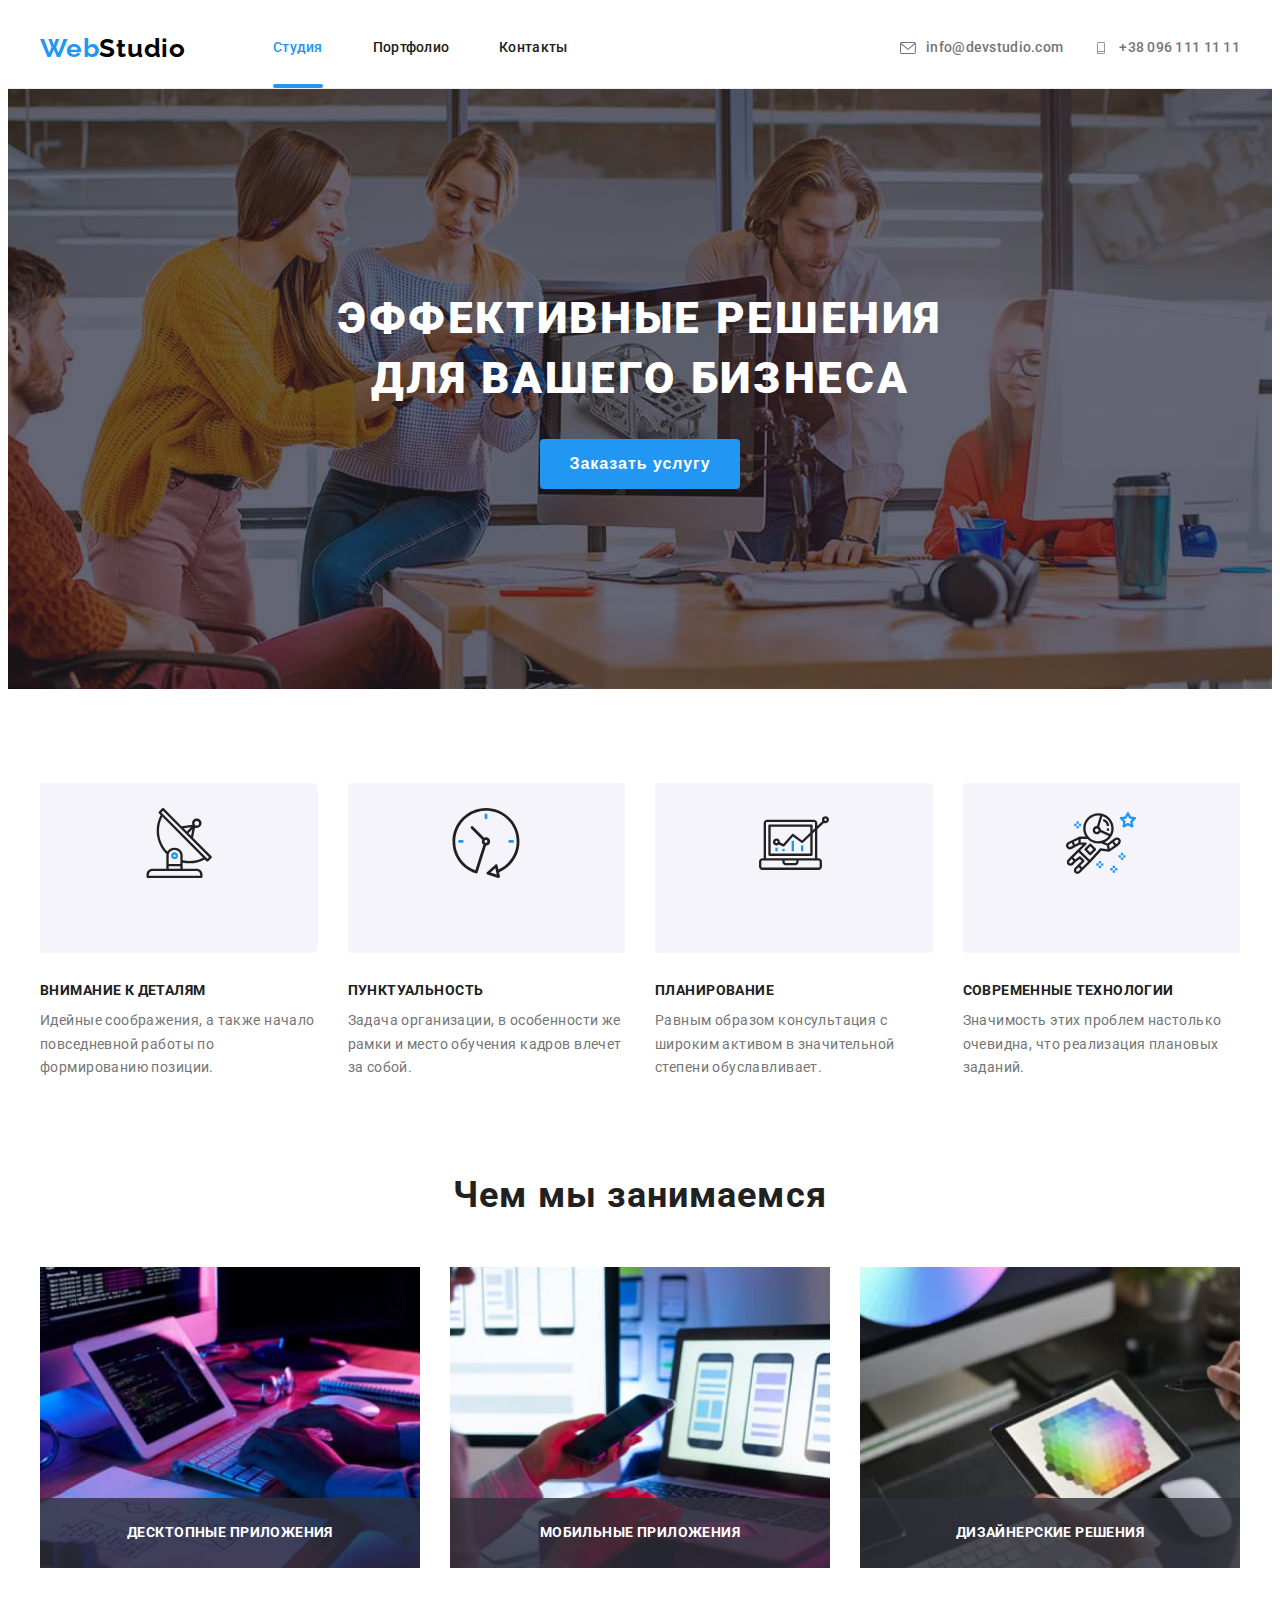
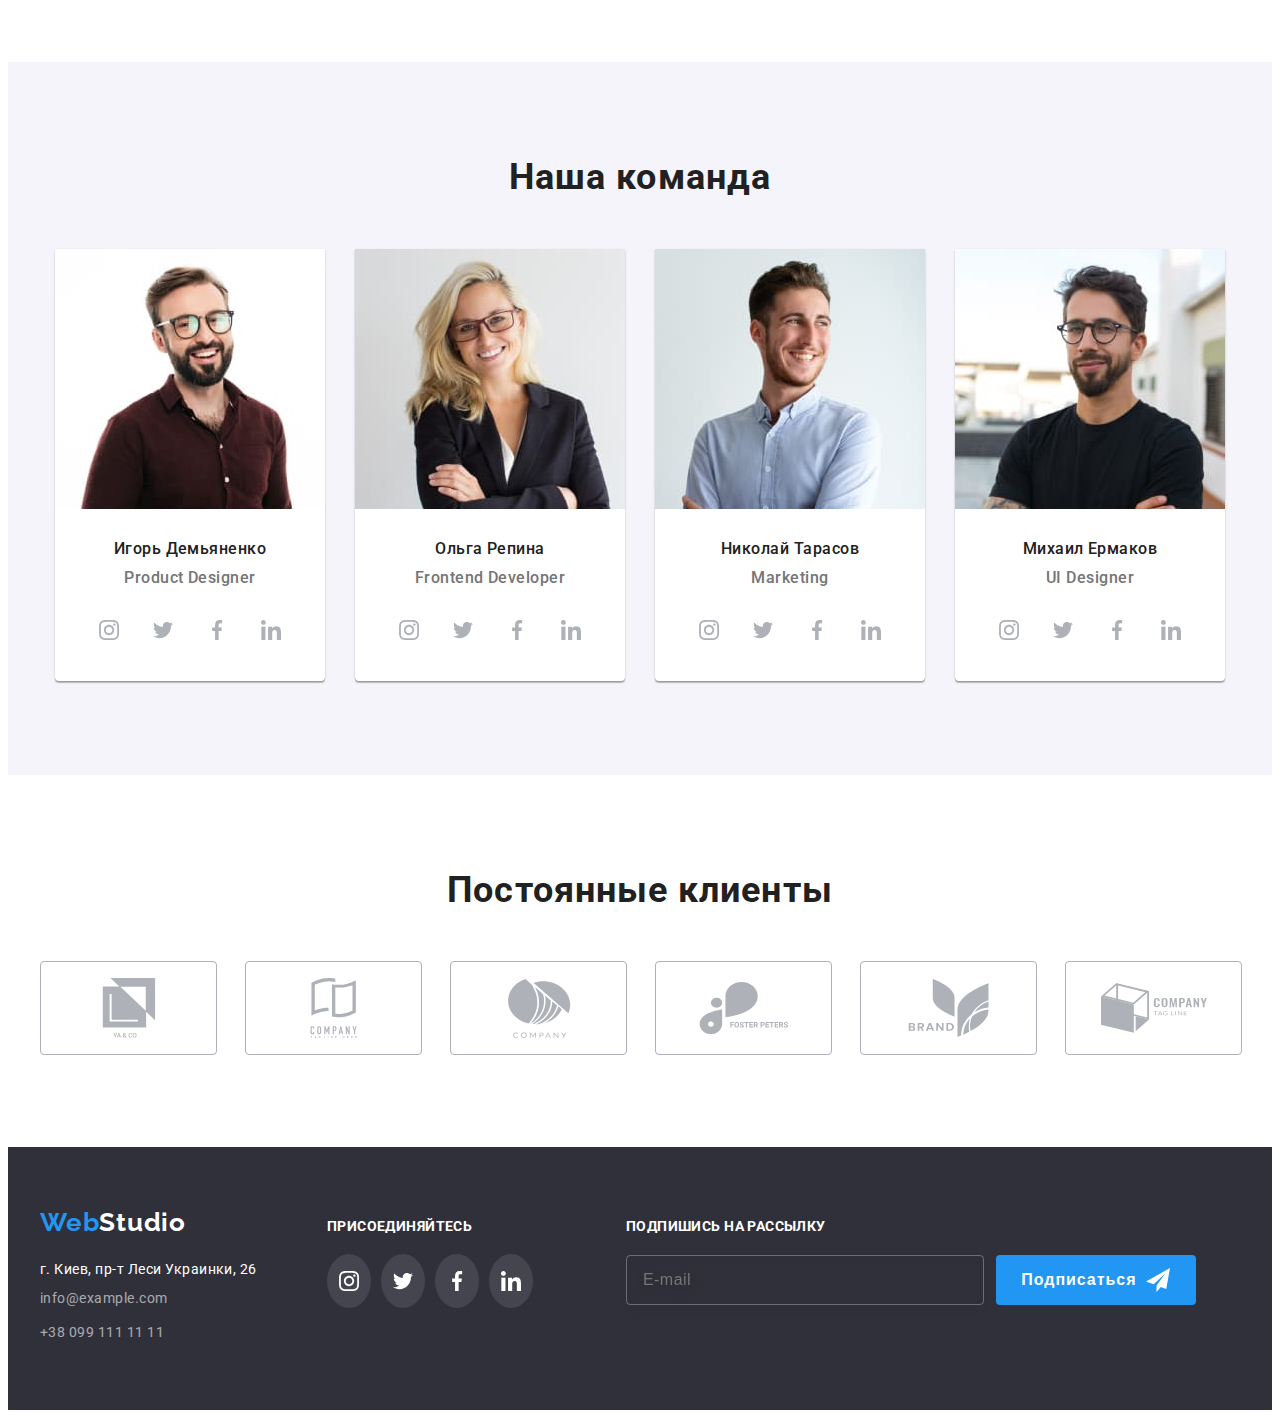
==== commit a64f2bbf: "error correction ater 1st submition" ====
--- a/index.html
+++ b/index.html
@@ -72,7 +72,7 @@
         <h1 class="hero__heading">
           Эффективные решения для вашего бизнеса
         </h1>
-        <button data-modal-open class="button" type="button">
+        <button data-modal-open class="button hero--button" type="button">
           Заказать услугу
         </button>
       </div>
--- a/css/main.min.css
+++ b/css/main.min.css
@@ -1,2 +1,2 @@
-.nav-style,.social-links,.social-links__item,.social-links__link,.our-clients__list,.client__link,.button--mailing-form,.filter-btn,.projects .card-set{display:flex}.benefits,.our-team,.our-clients,.footer,.projects{padding-top:60px;padding-bottom:60px}@media screen and (min-width: 1200px){.benefits,.our-team,.our-clients,.footer,.projects{padding-top:94px;padding-bottom:94px}}.header-content,.hero-content,.benefits-content,.our-work-content,.our-team-content,.our-clients-content,.footer-content,.projects-content{max-width:480px;padding:0 15px;margin:0 auto}@media screen and (min-width: 768px) and (max-width: 1199px){.header-content,.hero-content,.benefits-content,.our-work-content,.our-team-content,.our-clients-content,.footer-content,.projects-content{max-width:768px}}@media screen and (min-width: 1200px){.header-content,.hero-content,.benefits-content,.our-work-content,.our-team-content,.our-clients-content,.footer-content,.projects-content{max-width:1200px}}.title--is-hidden,.order-form__checkbox{position:absolute;width:1px;height:1px;margin:-1px;padding:0;overflow:hidden;border:0;clip:rect(0 0 0 0)}h1,h2,h3,h4,p{margin:0 0}img{display:block;width:100%;height:auto}ul{list-style:none;padding:0;margin-top:0;margin-bottom:0}a{display:inline-block;text-decoration:none;padding:5px 0}body{font-family:'Roboto', 'Verdana', 'Tahoma';background-color:#fff;letter-spacing:0.03em}.logo{font-family:Raleway;font-style:normal;font-weight:700;font-size:24px;line-height:1.1666;letter-spacing:0.03em;color:#2196f3;padding:0;width:145px;height:31px}.logo--header-color{color:#000}.logo--footer-color{color:#fff}@media screen and (min-width: 1200px){.logo{font-size:26px;line-height:1.19}}.title{font-weight:700;font-size:28px;line-height:1.17;letter-spacing:0.03em;color:#212121;text-align:center}@media screen and (min-width: 1200px){.title{font-size:36px}}.title--margin{margin-bottom:30px}@media screen and (min-width: 1200px){.title--margin{margin-bottom:50px}}.header{border-bottom:solid 1px #ececec}@media screen and (min-width: 768px){.header-content{display:flex;align-items:center}}.nav-style{height:60px;align-items:center;justify-content:space-between}@media screen and (min-width: 768px){.nav-style{height:80px;align-items:center;justify-content:center}}.mobile-menu-open-btn:hover{fill:#2196f3;cursor:pointer}.mobile-menu-close-btn{display:none}@media screen and (min-width: 768px){.mobile-menu-open-btn{display:none}}.navigation{display:none}@media screen and (min-width: 768px){.navigation{display:flex;margin-left:88px;align-items:baseline;align-self:flex-end}.navigation__item:not(:last-child){margin-right:50px}.navigation__link{color:#212121;font-weight:500;font-size:14px;line-height:1.14;letter-spacing:0.02em;transition-property:color;transition-duration:250ms;transition-timing-function:cubic-bezier(0.4, 0, 0.2, 1)}.navigation__link:hover,.navigation__link:focus{color:#2196f3}}.navigation__item--current{color:#2196f3;padding-bottom:0}.navigation__item--current::after{content:'';display:block;max-width:100%;height:4px;margin-top:28px;background-color:#2196f3;border-radius:2px}.contacts-header{display:none}@media screen and (min-width: 768px){.contacts-header{display:block;align-self:center;margin-left:auto}.contacts-header__link{display:flex;align-items:center;font-weight:500;font-size:12px;line-height:1.16;letter-spacing:0.02em;color:#757575;transition-property:color, background-color, box-shadow;transition-duration:250ms;transition-timing-function:cubic-bezier(0.4, 0, 0.2, 1)}.contacts-header .envelope,.contacts-header .smartphone{margin-right:10px;fill:currentColor}.contacts-header__link:hover,.contacts-header__link:focus{color:#2196f3}}@media screen and (min-width: 768px) and (min-width: 1200px){.contacts-header{display:flex}.contacts-header__item:not(:last-child){margin-right:30px}}.hero{background-color:#2f303a;color:#fff;text-align:center;padding-top:118px;padding-bottom:118px;background-image:linear-gradient(to right, rgba(47,48,58,0.4), rgba(47,48,58,0.4)),url(../images/hero-img-480.jpg);background-repeat:no-repeat;background-position:center}@media screen and (min-device-pixel-ratio: 2), screen and (-webkit-min-device-pixel-ratio: 2), screen and (min-resolution: 192dpi), screen and (min-resolution: 2dppx){.hero{background-image:linear-gradient(to right, rgba(47,48,58,0.4), rgba(47,48,58,0.4)),url(../images/hero-img-480@2x.jpg);background-repeat:no-repeat;background-position:center}}@media screen and (min-width: 576px){.hero{background-image:linear-gradient(to right, rgba(47,48,58,0.4), rgba(47,48,58,0.4)),url(../images/hero-img-768.jpg);background-repeat:no-repeat;background-position:center}}@media screen and (min-width: 576px) and (min-device-pixel-ratio: 2), screen and (min-width: 576px) and (-webkit-min-device-pixel-ratio: 2), screen and (min-width: 576px) and (min-resolution: 192dpi), screen and (min-width: 576px) and (min-resolution: 2dppx){.hero{background-image:linear-gradient(to right, rgba(47,48,58,0.4), rgba(47,48,58,0.4)),url(../images/hero-img-768@2x.jpg);background-repeat:no-repeat;background-position:center}}@media screen and (min-width: 960px){.hero{background-image:linear-gradient(to right, rgba(47,48,58,0.4), rgba(47,48,58,0.4)),url(../images/hero-img-1600.jpg);background-repeat:no-repeat;background-position:center}}@media screen and (min-width: 960px) and (min-device-pixel-ratio: 2), screen and (min-width: 960px) and (-webkit-min-device-pixel-ratio: 2), screen and (min-width: 960px) and (min-resolution: 192dpi), screen and (min-width: 960px) and (min-resolution: 2dppx){.hero{background-image:linear-gradient(to right, rgba(47,48,58,0.4), rgba(47,48,58,0.4)),url(../images/hero-img-1600@2x.jpg);background-repeat:no-repeat;background-position:center}}.hero__heading{max-width:360px;margin:0 auto;font-weight:900;font-size:26px;line-height:1.62;letter-spacing:0.06em;text-transform:uppercase}@media screen and (min-width: 1200px){.hero__heading{max-width:696px;font-size:44px;line-height:1.36}}.button{font-weight:700;font-size:16px;text-align:center;letter-spacing:0.06em;background:#2196f3;color:#fff;width:200px;height:50px;border-radius:4px;border-width:0px;cursor:pointer;transition-property:color background-color box-shadow;transition-duration:250ms;transition-timing-function:cubic-bezier(0.4, 0, 0.2, 1)}.button:hover,.button:focus{box-shadow:0px 3px 1px rgba(0,0,0,0.1),0px 1px 2px rgba(0,0,0,0.08),0px 2px 2px rgba(0,0,0,0.12)}@media screen and (min-width: 768px){.benefits__list{display:flex;flex-wrap:wrap;margin-right:-30px}}@media screen and (min-width: 1200px){.benefits__list{display:flex;flex-wrap:nowrap;margin-right:-30px}}.benefits__item:not(:last-child){margin-bottom:30px}.benefits__icon{height:120px;max-width:450px;margin-bottom:30px;padding-top:25px;padding-bottom:25px;text-align:center;background-color:#f5f4fa;border-radius:4px}.benefits__headings{text-align:center;font-weight:700;font-size:14px;line-height:1.14;letter-spacing:0.03em;text-transform:uppercase;color:#212121}.benefits__text{margin-top:10px;font-size:14px;line-height:1.71;letter-spacing:0.03em;color:#757575}@media screen and (min-width: 768px){.benefits__item{margin-right:30px;flex-basis:calc(100% / 2 - 30px)}.benefits__item:not(:last-child){margin-bottom:0}}@media screen and (min-width: 1200px){.benefits__item{margin-right:30px;margin-bottom:0;flex-basis:calc(100% - 30px)}}.our-work{display:none}@media screen and (min-width: 1200px){.our-work{display:block;padding-bottom:94px}}@media screen and (min-width: 1200px){.our-work__list{display:flex;margin-right:-30px}.work-sample{margin-right:30px;flex-basis:calc(100% / 3 - 30px)}.work-sample__thumb{position:relative}.work-sample__text{display:flex;position:absolute;bottom:0;align-items:center;justify-content:center;width:100%;height:70px;background:rgba(47,48,58,0.8);font-weight:700;font-size:14px;line-height:1.14;letter-spacing:0.03em;color:#fff;text-transform:uppercase}}.our-team{background-color:#f5f4fa}.our-team__list{margin:-15px}@media screen and (min-width: 768px){.our-team__list{display:flex;justify-content:center;flex-wrap:wrap}}@media screen and (min-width: 1200px){.our-team__list{display:flex;flex-wrap:nowrap}}.team-member{margin:15px;max-width:450px;padding-bottom:24px;background-color:#fff;box-shadow:0px 1px 3px rgba(0,0,0,0.12),0px 1px 1px rgba(0,0,0,0.14),0px 2px 1px rgba(0,0,0,0.2);border-radius:0px 0px 4px 4px}@media screen and (min-width: 768px){.team-member{max-width:354px;flex-basis:calc(100% / 2 - 30px)}}@media screen and (min-width: 1200px){.team-member{max-width:270px}}.team-member__photo-capture{padding-top:30px;padding-bottom:16px;background-color:#fff}.team-member__name{font-weight:500;font-size:16px;line-height:1.19;letter-spacing:0.03em;text-align:center;color:#212121}.team-member__position{margin-top:10px;font-weight:500;font-size:16px;line-height:1.19;letter-spacing:0.03em;text-align:center;color:#757575}.social-links{align-items:center;justify-content:center;border-radius:0px 0px 4px 4px}.social-links__item{align-items:center;justify-content:center}.social-links__item:not(:last-child){margin-right:10px}.social-links__link{align-items:center;justify-content:center;height:44px;width:44px;border-radius:50%;fill:#afb1b8;transition-property:fill, background-color;transition-duration:250ms;transition-timing-function:cubic-bezier(0.4, 0, 0.2, 1)}.social-links__link:hover,.social-links__link:focus{background-color:#2196f3;fill:#fff}.our-clients__list{flex-wrap:wrap;margin:-15px}@media screen and (min-width: 1200px){.our-clients__list{flex-wrap:nowrap}}.client{width:210px;height:92px;margin:15px;flex-basis:calc(100% / 2 - 30px)}@media screen and (min-width: 768px){.client{width:226px;flex-basis:calc(100% / 3 - 30px)}}@media screen and (min-width: 1200px){.client{width:170px}}.client__link{min-width:100%;min-height:100%;padding:0;border:1px solid #afb1b8;border-radius:4px;align-items:center;justify-content:center;fill:#afb1b8;transition-property:fill, border-color;transition-duration:250ms;transition-timing-function:cubic-bezier(0.4, 0, 0.2, 1)}.client__link:hover,.client__link:focus{fill:#2196f3;border-color:#2196f3}.footer{background-color:#2f303a;color:#fff}.footer-content{text-align:center}@media screen and (min-width: 1200px){.footer-content{display:flex;align-items:baseline;text-align:left}}@media screen and (min-width: 768px){.footer-logo-social-wrap{display:flex;align-items:baseline;justify-content:space-between;padding-left:76px;padding-right:89px;padding-bottom:60px}}@media screen and (min-width: 1200px){.footer-logo-social-wrap{padding:0}}.address-style{margin-top:20px;font-size:14px;font-style:normal;line-height:1.71}.contact-footer__link{font-size:14px;line-height:1.71;color:rgba(255,255,255,0.6);transition-property:color;transition-duration:250ms;transition-timing-function:cubic-bezier(0.4, 0, 0.2, 1)}.contact-footer__link:hover,.contact-footer__link:focus{color:#2196f3}.footer-social{padding:60px 0}@media screen and (min-width: 768px){.footer-social{padding:0}}@media screen and (min-width: 1200px){.footer-social{padding-left:70px}}.footer-social__text{margin-bottom:20px;font-weight:700;font-size:14px;line-height:16px;letter-spacing:0.03em;text-transform:uppercase}.footer-social--social-links .social-links__link{background:rgba(255,255,255,0.1);fill:#fff}.footer-social--social-links .social-links__link:hover,.footer-social--social-links .social-links__link:focus{background:#2196f3}@media screen and (min-width: 1200px){.footer-form{padding-left:93px}}.mailing-form___box{margin-top:20px}@media screen and (min-width: 1200px){.mailing-form___box{display:flex;align-items:center}}.mailing-form__lable{font-weight:700;font-size:14px;line-height:1.14;letter-spacing:0.03em;text-transform:uppercase}.mailing-form__input-wrap{max-width:450px}@media screen and (min-width: 768px) and (max-width: 1199px){.mailing-form__input-wrap{margin:0 auto}}@media screen and (min-width: 1200px){.mailing-form__input-wrap{width:358px}}.mailing-form__input{width:100%;height:50px;padding:15px 16px;border:1px solid rgba(255,255,255,0.3);box-sizing:border-box;filter:drop-shadow(0px 4px 4px rgba(0,0,0,0.15));border-radius:4px;background-color:var(--bg-hero-footer-color);color:rgba(255,255,255,0.6);font-size:16px;line-height:1.25;letter-spacing:0.03em}.button--mailing-form{margin-left:auto;margin-right:auto;margin-top:20px;align-items:center;justify-content:center;fill:#fff}@media screen and (min-width: 1200px){.button--mailing-form{margin-top:0;margin-left:12px}}.backdrop.is-hidden{opacity:0;pointer-events:none;visibility:hidden}.backdrop{position:fixed;width:100vw;height:100vh;top:0;left:0;background-color:rgba(0,0,0,0.2);opacity:1;transition:opacity 250ms cubic-bezier(0.4, 0, 0.2, 1)}.modal{position:relative;top:50%;left:50%;transform:translate(-50%, -50%);max-width:450px;padding:40px;background-color:#fff;box-shadow:0px 1px 3px rgba(0,0,0,0.12),0px 1px 1px rgba(0,0,0,0.14),0px 2px 1px rgba(0,0,0,0.2);border-radius:4px}@media screen and (min-width: 1200px){.modal{max-width:528px}}.btn-close{position:fixed;top:8px;right:8px;display:flex;align-items:center;justify-content:center;width:30px;height:30px;border:1px solid rgba(0,0,0,0.1);border-radius:50%;background-color:#fff;fill:#000;transition:fill 250ms cubic-bezier(0.4, 0, 0.2, 1)}.btn-close:hover{cursor:pointer;fill:#2196f3}.order-form__title{margin-bottom:12px;font-weight:700;font-size:20px;line-height:1.15;text-align:center;letter-spacing:0.03em;color:#212121}.order-form__lable{font-size:12px;line-height:1.17;letter-spacing:0.01em;color:#757575}.order-form__input-wrap{position:relative;margin-top:4px;margin-bottom:10px}.order-form__icon{position:absolute;top:50%;left:12px;transform:translateY(-50%)}.order-form__input{width:100%;height:40px;padding-left:42px;border:1px solid rgba(33,33,33,0.2);box-sizing:border-box;border-radius:4px}.order-form__input:focus{border:1px solid #2196f3;outline-color:#2196f3}.order-form__input:focus ~ .order-form__icon{fill:#2196f3}.order-form__comments{width:100%;height:120px;margin-top:4px;margin-bottom:20px;padding:14px 16px;border:1px solid rgba(33,33,33,0.2);border-radius:4px;resize:none}.order-form__comments:focus{outline-color:#2196f3}.order-form__comments::placeholder{font-size:14px;line-height:1.14;letter-spacing:0.01em;color:rgba(117,117,117,0.5)}.order-form__check{position:relative;padding-left:23px;font-size:12px;line-height:1.7;letter-spacing:0.03em}@media screen and (min-width: 1200px){.order-form__check{font-size:14px;line-height:1.7}}.order-form__check-wrap{text-align:center;margin-bottom:30px}.order-form__check-icon{position:absolute;top:50%;left:0;transform:translateY(-50%);width:16px;height:15px;border:2px solid #000;border-radius:2px;fill:#fff}.order-form__checkbox:checked ~ .order-form__check-icon{background-color:#2196f3}.order-form__checkbox:focus ~ .order-form__check-icon{box-shadow:0 0 0 0.1em #000}.condition-link{color:#2196f3}.condition-link:focus{outline-color:#2196f3}.filter-btn{justify-content:center;flex-wrap:wrap;justify-content:start;margin:-8px -8px -8px;margin-bottom:40px}.filter-btn__item{margin:8px}.filter-btn__item:not(:last-child){margin-right:8px}@media screen and (min-width: 768px){.filter-btn{justify-content:center}}.filter-btn--button{width:100%;padding:6px 22px;color:#212121;background-color:#f5f4fa;font-weight:500;font-size:16px;line-height:1.625;letter-spacing:0.03em}.filter-btn--button:hover,.filter-btn--button:focus{color:#fff;background-color:#2196f3}.projects .card-set{align-content:start;flex-wrap:wrap;margin:-15px}.product{margin:15px;width:450px;border:1px solid #eeeeee;transition-property:box-shadow;transition-duration:250ms;transition-timing-function:cubic-bezier(0.4, 0, 0.2, 1)}@media screen and (min-width: 768px){.product{width:354px}}@media screen and (min-width: 1200px){.product{width:370px}}.product:focus,.product:hover{box-shadow:0px 1px 1px rgba(0,0,0,0.12),0px 4px 4px rgba(0,0,0,0.06),1px 4px 6px rgba(0,0,0,0.16)}.product__link{padding:0;width:100%}.product__thumb{position:relative;overflow:hidden}.product__overlay{position:absolute;width:100%;height:100%;bottom:0;left:0;padding:63px 24px;color:#fff;font-size:18px;line-height:1.55;letter-spacing:0.03em;background-color:rgba(33,150,243,0.9);transform:translateY(100%);transition-property:transform;transition-duration:250ms;transition-timing-function:cubic-bezier(0.4, 0, 0.2, 1)}.product__link:focus .product__overlay,.product:hover .product__overlay{transform:translateY(0%)}.product__caption{font-weight:700;font-size:18px;line-height:2;letter-spacing:0.06em;color:#212121}.product__text{margin-top:4px;font-size:16px;line-height:1.87;letter-spacing:0.03em;color:#757575}.product__descrp{padding:20px 24px}.mobile-menu{position:fixed;top:0;left:0;height:100vh;width:100vw;padding:48px 40px;display:flex;flex-direction:column;justify-content:space-between;background-color:#fff;transform:translateX(100%);transition:transform 250ms cubic-bezier(0.4, 0, 0.2, 1)}.mobile-menu.is-open{transform:translateX(0)}.mobile-menu__nav{position:relative}.mobile-menu__btn-close{position:fixed;top:10px;right:10px;width:40px;height:40px;display:flex;align-items:center;justify-content:center;border-style:none;background-color:inherit}.mobile-menu__btn-close:hover,.mobile-menu__btn-close:focus{fill:#2196f3}.mobile-menu__item:not(:last-child){margin-bottom:32px}.mobile-menu__link{color:#212121;font-weight:500;font-size:40px;line-height:1.175;letter-spacing:0.02em}.mobile-menu__link:hover,.mobile-menu__link:focus{color:#2196f3}.mobile-menu__link--current{color:#2196f3}.mobile-menu-contacts-list__link--phone{padding-bottom:32px;font-weight:500;font-size:34px;line-height:1.176;letter-spacing:0.02em;color:#2196f3}.mobile-menu-contacts-list__link--email{padding-bottom:64px;font-weight:500;font-size:24px;line-height:1.166;letter-spacing:0.02em;color:#757575}.social-links-mini{display:flex;justify-content:center;flex-wrap:wrap}.social-links-mini__item:not(:last-child){margin-right:20px}.social-links-mini__link{font-weight:500;font-size:18px;line-height:1.22px;letter-spacing:0.02em;color:#2196f3}
+.nav-style,.social-links,.social-links__item,.social-links__link,.our-clients__list,.client__link,.button--mailing-form,.filter-btn,.projects .card-set{display:flex}.benefits,.our-team,.our-clients,.footer,.projects{padding-top:60px;padding-bottom:60px}@media screen and (min-width: 1200px){.benefits,.our-team,.our-clients,.footer,.projects{padding-top:94px;padding-bottom:94px}}.header-content,.hero-content,.benefits-content,.our-work-content,.our-team-content,.our-clients-content,.footer-content,.projects-content{max-width:480px;padding:0 15px;margin:0 auto}@media screen and (min-width: 768px) and (max-width: 1199px){.header-content,.hero-content,.benefits-content,.our-work-content,.our-team-content,.our-clients-content,.footer-content,.projects-content{max-width:768px}}@media screen and (min-width: 1200px){.header-content,.hero-content,.benefits-content,.our-work-content,.our-team-content,.our-clients-content,.footer-content,.projects-content{max-width:1200px}}.title--is-hidden,.order-form__checkbox{position:absolute;width:1px;height:1px;margin:-1px;padding:0;overflow:hidden;border:0;clip:rect(0 0 0 0)}h1,h2,h3,h4,p{margin:0 0}img{display:block;width:100%;height:auto}ul{list-style:none;padding:0;margin-top:0;margin-bottom:0}a{display:inline-block;text-decoration:none;padding:5px 0}body{font-family:'Roboto', 'Verdana', 'Tahoma';background-color:#fff;letter-spacing:0.03em}.logo{font-family:Raleway;font-style:normal;font-weight:700;font-size:24px;line-height:1.1666;letter-spacing:0.03em;color:#2196f3;padding:0;width:145px;height:31px}.logo--header-color{color:#000}.logo--footer-color{color:#fff}@media screen and (min-width: 1200px){.logo{font-size:26px;line-height:1.19}}.title{font-weight:700;font-size:28px;line-height:1.17;letter-spacing:0.03em;color:#212121;text-align:center}@media screen and (min-width: 1200px){.title{font-size:36px}}.title--margin{margin-bottom:30px}@media screen and (min-width: 1200px){.title--margin{margin-bottom:50px}}.header{border-bottom:solid 1px #ececec}@media screen and (min-width: 768px){.header-content{display:flex;align-items:center}}.nav-style{height:60px;align-items:center;justify-content:space-between}@media screen and (min-width: 768px){.nav-style{height:80px;align-items:center;justify-content:center}}.mobile-menu-open-btn:hover{fill:#2196f3;cursor:pointer}.mobile-menu-close-btn{display:none}@media screen and (min-width: 768px){.mobile-menu-open-btn{display:none}}.navigation{display:none}@media screen and (min-width: 768px){.navigation{display:flex;margin-left:88px;align-items:baseline;align-self:flex-end}.navigation__item:not(:last-child){margin-right:50px}.navigation__link{color:#212121;font-weight:500;font-size:14px;line-height:1.14;letter-spacing:0.02em;transition-property:color;transition-duration:250ms;transition-timing-function:cubic-bezier(0.4, 0, 0.2, 1)}.navigation__link:hover,.navigation__link:focus{color:#2196f3}}.navigation__item--current{color:#2196f3;padding-bottom:0}.navigation__item--current::after{content:'';display:block;max-width:100%;height:4px;margin-top:28px;background-color:#2196f3;border-radius:2px}.contacts-header{display:none}@media screen and (min-width: 768px){.contacts-header{display:block;align-self:center;margin-left:auto}.contacts-header__link{display:flex;align-items:center;font-weight:500;font-size:12px;line-height:1.16;letter-spacing:0.02em;color:#757575;transition-property:color, background-color, box-shadow;transition-duration:250ms;transition-timing-function:cubic-bezier(0.4, 0, 0.2, 1)}.contacts-header .envelope,.contacts-header .smartphone{margin-right:10px;fill:currentColor}.contacts-header__link:hover,.contacts-header__link:focus{color:#2196f3}}@media screen and (min-width: 1200px){.contacts-header{display:flex;align-self:center;margin-left:auto}.contacts-header__item:not(:last-child){margin-right:30px}.contacts-header__link{display:flex;align-items:center;font-weight:500;font-size:14px;line-height:1.14;letter-spacing:0.02em;color:#757575;transition-property:color, background-color, box-shadow;transition-duration:250ms;transition-timing-function:cubic-bezier(0.4, 0, 0.2, 1)}.contacts-header .envelope,.contacts-header .smartphone{margin-right:10px;fill:currentColor}.contacts-header__link:hover,.contacts-header__link:focus{color:#2196f3}}.hero{background-color:#2f303a;color:#fff;text-align:center;padding-top:118px;padding-bottom:118px;background-image:linear-gradient(to right, rgba(47,48,58,0.4), rgba(47,48,58,0.4)),url(../images/hero-img-480.jpg);background-repeat:no-repeat;background-position:center}@media screen and (min-width: 1200px){.hero{padding-top:200px;padding-bottom:200px}}.hero--button{margin-top:30px}@media screen and (min-device-pixel-ratio: 2), screen and (-webkit-min-device-pixel-ratio: 2), screen and (min-resolution: 192dpi), screen and (min-resolution: 2dppx){.hero{background-image:linear-gradient(to right, rgba(47,48,58,0.4), rgba(47,48,58,0.4)),url(../images/hero-img-480@2x.jpg);background-repeat:no-repeat;background-position:center}}@media screen and (min-width: 576px){.hero{background-image:linear-gradient(to right, rgba(47,48,58,0.4), rgba(47,48,58,0.4)),url(../images/hero-img-768.jpg);background-repeat:no-repeat;background-position:center}}@media screen and (min-width: 576px) and (min-device-pixel-ratio: 2), screen and (min-width: 576px) and (-webkit-min-device-pixel-ratio: 2), screen and (min-width: 576px) and (min-resolution: 192dpi), screen and (min-width: 576px) and (min-resolution: 2dppx){.hero{background-image:linear-gradient(to right, rgba(47,48,58,0.4), rgba(47,48,58,0.4)),url(../images/hero-img-768@2x.jpg);background-repeat:no-repeat;background-position:center}}@media screen and (min-width: 960px){.hero{background-image:linear-gradient(to right, rgba(47,48,58,0.4), rgba(47,48,58,0.4)),url(../images/hero-img-1600.jpg);background-repeat:no-repeat;background-position:center}}@media screen and (min-width: 960px) and (min-device-pixel-ratio: 2), screen and (min-width: 960px) and (-webkit-min-device-pixel-ratio: 2), screen and (min-width: 960px) and (min-resolution: 192dpi), screen and (min-width: 960px) and (min-resolution: 2dppx){.hero{background-image:linear-gradient(to right, rgba(47,48,58,0.4), rgba(47,48,58,0.4)),url(../images/hero-img-1600@2x.jpg);background-repeat:no-repeat;background-position:center}}.hero__heading{max-width:360px;margin:0 auto;font-weight:900;font-size:26px;line-height:1.62;letter-spacing:0.06em;text-transform:uppercase}@media screen and (min-width: 1200px){.hero__heading{max-width:696px;font-size:44px;line-height:1.36}}.button{font-weight:700;font-size:16px;text-align:center;letter-spacing:0.06em;background:#2196f3;color:#fff;width:200px;height:50px;border-radius:4px;border-width:0px;cursor:pointer;transition-property:color background-color box-shadow;transition-duration:250ms;transition-timing-function:cubic-bezier(0.4, 0, 0.2, 1)}.button:hover,.button:focus{box-shadow:0px 3px 1px rgba(0,0,0,0.1),0px 1px 2px rgba(0,0,0,0.08),0px 2px 2px rgba(0,0,0,0.12)}@media screen and (min-width: 768px){.benefits__list{display:flex;flex-wrap:wrap;margin-right:-30px}}@media screen and (min-width: 1200px){.benefits__list{display:flex;flex-wrap:nowrap;margin-right:-30px}}.benefits__item:not(:last-child){margin-bottom:30px}.benefits__icon{height:120px;max-width:450px;margin-bottom:30px;padding-top:25px;padding-bottom:25px;text-align:center;background-color:#f5f4fa;border-radius:4px}.benefits__headings{text-align:center;font-weight:700;font-size:14px;line-height:1.14;letter-spacing:0.03em;text-transform:uppercase;color:#212121}.benefits__text{margin-top:10px;font-size:14px;line-height:1.71;letter-spacing:0.03em;color:#757575}@media screen and (min-width: 768px){.benefits__headings{text-align:left}.benefits__item{margin-right:30px;flex-basis:calc(100% / 2 - 30px)}.benefits__item:not(:last-child){margin-bottom:0}}@media screen and (min-width: 1200px){.benefits__headings{text-align:left}.benefits__item{margin-right:30px;margin-bottom:0;flex-basis:calc(100% - 30px)}}.our-work{display:none}@media screen and (min-width: 1200px){.our-work{display:block;padding-bottom:94px}}@media screen and (min-width: 1200px){.our-work__list{display:flex;margin-right:-30px}.work-sample{margin-right:30px;flex-basis:calc(100% / 3 - 30px)}.work-sample__thumb{position:relative}.work-sample__text{display:flex;position:absolute;bottom:0;align-items:center;justify-content:center;width:100%;height:70px;background:rgba(47,48,58,0.8);font-weight:700;font-size:14px;line-height:1.14;letter-spacing:0.03em;color:#fff;text-transform:uppercase}}.our-team{background-color:#f5f4fa}.our-team__list{display:flex;justify-content:center;flex-wrap:wrap;margin:-15px}@media screen and (min-width: 768px){.our-team__list{display:flex;justify-content:center;flex-wrap:wrap}}@media screen and (min-width: 1200px){.our-team__list{display:flex;flex-wrap:nowrap}}.team-member{margin:15px;max-width:450px;padding-bottom:24px;background-color:#fff;box-shadow:0px 1px 3px rgba(0,0,0,0.12),0px 1px 1px rgba(0,0,0,0.14),0px 2px 1px rgba(0,0,0,0.2);border-radius:0px 0px 4px 4px}@media screen and (min-width: 768px){.team-member{max-width:354px;flex-basis:calc(100% / 2 - 30px)}}@media screen and (min-width: 1200px){.team-member{max-width:270px}}.team-member__photo-capture{padding-top:30px;padding-bottom:16px;background-color:#fff}.team-member__name{font-weight:500;font-size:16px;line-height:1.19;letter-spacing:0.03em;text-align:center;color:#212121}.team-member__position{margin-top:10px;font-weight:500;font-size:16px;line-height:1.19;letter-spacing:0.03em;text-align:center;color:#757575}.social-links{align-items:center;justify-content:center;border-radius:0px 0px 4px 4px}.social-links__item{align-items:center;justify-content:center}.social-links__item:not(:last-child){margin-right:10px}.social-links__link{align-items:center;justify-content:center;height:44px;width:44px;border-radius:50%;fill:#afb1b8;transition-property:fill, background-color;transition-duration:250ms;transition-timing-function:cubic-bezier(0.4, 0, 0.2, 1)}.social-links__link:hover,.social-links__link:focus{background-color:#2196f3;fill:#fff}.our-clients__list{flex-wrap:wrap;margin:-15px}@media screen and (min-width: 1200px){.our-clients__list{flex-wrap:nowrap}}.client{width:210px;height:92px;margin:15px;flex-basis:calc(100% / 2 - 30px)}@media screen and (min-width: 768px){.client{width:226px;flex-basis:calc(100% / 3 - 30px)}}@media screen and (min-width: 1200px){.client{width:170px}}.client__link{min-width:100%;min-height:100%;padding:0;border:1px solid #afb1b8;border-radius:4px;align-items:center;justify-content:center;fill:#afb1b8;transition-property:fill, border-color;transition-duration:250ms;transition-timing-function:cubic-bezier(0.4, 0, 0.2, 1)}.client__link:hover,.client__link:focus{fill:#2196f3;border-color:#2196f3}.footer{background-color:#2f303a;color:#fff}@media screen and (min-width: 1200px){.footer{padding-top:60px;padding-bottom:60px}}.footer-content{text-align:center}@media screen and (min-width: 1200px){.footer-content{display:flex;align-items:baseline;text-align:left}}@media screen and (min-width: 768px){.footer-logo-social-wrap{display:flex;align-items:baseline;justify-content:space-between;padding-left:76px;padding-right:89px;padding-bottom:60px}}@media screen and (min-width: 1200px){.footer-logo-social-wrap{padding:0}}.address-style{margin-top:20px;font-size:14px;font-style:normal;line-height:1.71}.contact-footer__link{font-size:14px;line-height:1.71;color:rgba(255,255,255,0.6);transition-property:color;transition-duration:250ms;transition-timing-function:cubic-bezier(0.4, 0, 0.2, 1)}.contact-footer__link:hover,.contact-footer__link:focus{color:#2196f3}.footer-social{padding:60px 0}@media screen and (min-width: 768px){.footer-social{padding:0}}@media screen and (min-width: 1200px){.footer-social{padding-left:70px}}.footer-social__text{margin-bottom:20px;font-weight:700;font-size:14px;line-height:16px;letter-spacing:0.03em;text-transform:uppercase}.footer-social--social-links .social-links__link{background:rgba(255,255,255,0.1);fill:#fff}.footer-social--social-links .social-links__link:hover,.footer-social--social-links .social-links__link:focus{background:#2196f3}@media screen and (min-width: 1200px){.footer-form{padding-left:93px}}.mailing-form___box{margin-top:20px}@media screen and (min-width: 1200px){.mailing-form___box{display:flex;align-items:center}}.mailing-form__lable{font-weight:700;font-size:14px;line-height:1.14;letter-spacing:0.03em;text-transform:uppercase}.mailing-form__input-wrap{max-width:450px}@media screen and (min-width: 768px) and (max-width: 1199px){.mailing-form__input-wrap{margin:0 auto}}@media screen and (min-width: 1200px){.mailing-form__input-wrap{width:358px}}.mailing-form__input{width:100%;height:50px;padding:15px 16px;border:1px solid rgba(255,255,255,0.3);box-sizing:border-box;filter:drop-shadow(0px 4px 4px rgba(0,0,0,0.15));border-radius:4px;background-color:var(--bg-hero-footer-color);color:rgba(255,255,255,0.6);font-size:16px;line-height:1.25;letter-spacing:0.03em}.button--mailing-form{margin-left:auto;margin-right:auto;margin-top:20px;align-items:center;justify-content:center;fill:#fff}@media screen and (min-width: 1200px){.button--mailing-form{margin-top:0;margin-left:12px}}.backdrop.is-hidden{opacity:0;pointer-events:none;visibility:hidden}.backdrop{position:fixed;width:100vw;height:100vh;top:0;left:0;background-color:rgba(0,0,0,0.2);opacity:1;transition:opacity 250ms cubic-bezier(0.4, 0, 0.2, 1)}.modal{position:relative;top:50%;left:50%;transform:translate(-50%, -50%);max-width:450px;padding:40px;background-color:#fff;box-shadow:0px 1px 3px rgba(0,0,0,0.12),0px 1px 1px rgba(0,0,0,0.14),0px 2px 1px rgba(0,0,0,0.2);border-radius:4px}@media screen and (min-width: 1200px){.modal{max-width:528px}}.btn-close{position:fixed;top:8px;right:8px;display:flex;align-items:center;justify-content:center;width:30px;height:30px;border:1px solid rgba(0,0,0,0.1);border-radius:50%;background-color:#fff;fill:#000;transition:fill 250ms cubic-bezier(0.4, 0, 0.2, 1)}.btn-close:hover{cursor:pointer;fill:#2196f3}.order-form__title{margin-bottom:12px;font-weight:700;font-size:20px;line-height:1.15;text-align:center;letter-spacing:0.03em;color:#212121}.order-form__lable{font-size:12px;line-height:1.17;letter-spacing:0.01em;color:#757575}.order-form__input-wrap{position:relative;margin-top:4px;margin-bottom:10px}.order-form__icon{position:absolute;top:50%;left:12px;transform:translateY(-50%)}.order-form__input{width:100%;height:40px;padding-left:42px;border:1px solid rgba(33,33,33,0.2);box-sizing:border-box;border-radius:4px}.order-form__input:focus{border:1px solid #2196f3;outline-color:#2196f3}.order-form__input:focus ~ .order-form__icon{fill:#2196f3}.order-form__comments{width:100%;height:120px;margin-top:4px;margin-bottom:20px;padding:14px 16px;border:1px solid rgba(33,33,33,0.2);border-radius:4px;resize:none}.order-form__comments:focus{outline-color:#2196f3}.order-form__comments::placeholder{font-size:14px;line-height:1.14;letter-spacing:0.01em;color:rgba(117,117,117,0.5)}.order-form__check{position:relative;padding-left:23px;font-size:12px;line-height:1.7;letter-spacing:0.03em}@media screen and (min-width: 1200px){.order-form__check{font-size:14px;line-height:1.7}}.order-form__check-wrap{text-align:center;margin-bottom:30px}.order-form__check-icon{position:absolute;top:50%;left:0;transform:translateY(-50%);width:16px;height:15px;border:2px solid #000;border-radius:2px;fill:#fff}.order-form__checkbox:checked ~ .order-form__check-icon{background-color:#2196f3}.order-form__checkbox:focus ~ .order-form__check-icon{box-shadow:0 0 0 0.1em #000}.condition-link{color:#2196f3}.condition-link:focus{outline-color:#2196f3}.filter-btn{justify-content:center;flex-wrap:wrap;justify-content:start;margin:-8px -8px -8px;margin-bottom:40px}.filter-btn__item{margin:8px}.filter-btn__item:not(:last-child){margin-right:8px}@media screen and (min-width: 768px){.filter-btn{justify-content:center;margin-bottom:30px}}@media screen and (min-width: 1200px){.filter-btn{margin-bottom:50px}}.filter-btn--button{width:100%;height:100%;padding:6px 22px;color:#212121;background-color:#f5f4fa;font-weight:500;font-size:16px;line-height:1.625;letter-spacing:0.03em}.filter-btn--button:hover,.filter-btn--button:focus{color:#fff;background-color:#2196f3}.projects .card-set{align-content:start;flex-wrap:wrap;margin:-15px}.product{margin:15px;width:450px;border:1px solid #eeeeee;transition-property:box-shadow;transition-duration:250ms;transition-timing-function:cubic-bezier(0.4, 0, 0.2, 1)}@media screen and (min-width: 768px){.product{width:354px}}@media screen and (min-width: 1200px){.product{width:370px}}.product:focus,.product:hover{box-shadow:0px 1px 1px rgba(0,0,0,0.12),0px 4px 4px rgba(0,0,0,0.06),1px 4px 6px rgba(0,0,0,0.16)}.product__link{padding:0;width:100%}.product__thumb{position:relative;overflow:hidden}.product__overlay{position:absolute;width:100%;height:100%;bottom:0;left:0;padding:63px 24px;color:#fff;font-size:18px;line-height:1.55;letter-spacing:0.03em;background-color:rgba(33,150,243,0.9);transform:translateY(100%);transition-property:transform;transition-duration:250ms;transition-timing-function:cubic-bezier(0.4, 0, 0.2, 1)}.product__link:focus .product__overlay,.product:hover .product__overlay{transform:translateY(0%)}.product__caption{font-weight:700;font-size:18px;line-height:2;letter-spacing:0.06em;color:#212121}.product__text{margin-top:4px;font-size:16px;line-height:1.87;letter-spacing:0.03em;color:#757575}.product__descrp{padding:20px 24px}.mobile-menu{position:fixed;top:0;left:0;height:100vh;width:100vw;padding:48px 40px;display:flex;flex-direction:column;justify-content:space-between;background-color:#fff;transform:translateX(100%);transition:transform 250ms cubic-bezier(0.4, 0, 0.2, 1)}.mobile-menu.is-open{transform:translateX(0)}.mobile-menu__nav{position:relative}.mobile-menu__btn-close{position:fixed;top:10px;right:10px;width:40px;height:40px;display:flex;align-items:center;justify-content:center;border-style:none;background-color:inherit}.mobile-menu__btn-close:hover,.mobile-menu__btn-close:focus{fill:#2196f3}.mobile-menu__item:not(:last-child){margin-bottom:32px}.mobile-menu__link{color:#212121;font-weight:500;font-size:40px;line-height:1.175;letter-spacing:0.02em}.mobile-menu__link:hover,.mobile-menu__link:focus{color:#2196f3}.mobile-menu__link--current{color:#2196f3}.mobile-menu-contacts-list__link--phone{padding-bottom:32px;font-weight:500;font-size:34px;line-height:1.176;letter-spacing:0.02em;color:#2196f3}.mobile-menu-contacts-list__link--email{padding-bottom:64px;font-weight:500;font-size:24px;line-height:1.166;letter-spacing:0.02em;color:#757575}.social-links-mini{display:flex;justify-content:left;flex-wrap:wrap}.social-links-mini__item{display:flex;align-items:center}.social-links-mini__item:not(:last-child)::after{content:'';margin-left:10px;margin-right:10px;height:22px;width:1px;border:1px solid rgba(33,33,33,0.2)}.social-links-mini__link{font-weight:500;font-size:18px;line-height:1.22px;letter-spacing:0.02em;color:#2196f3}
 /*# sourceMappingURL=main.min.css.map */